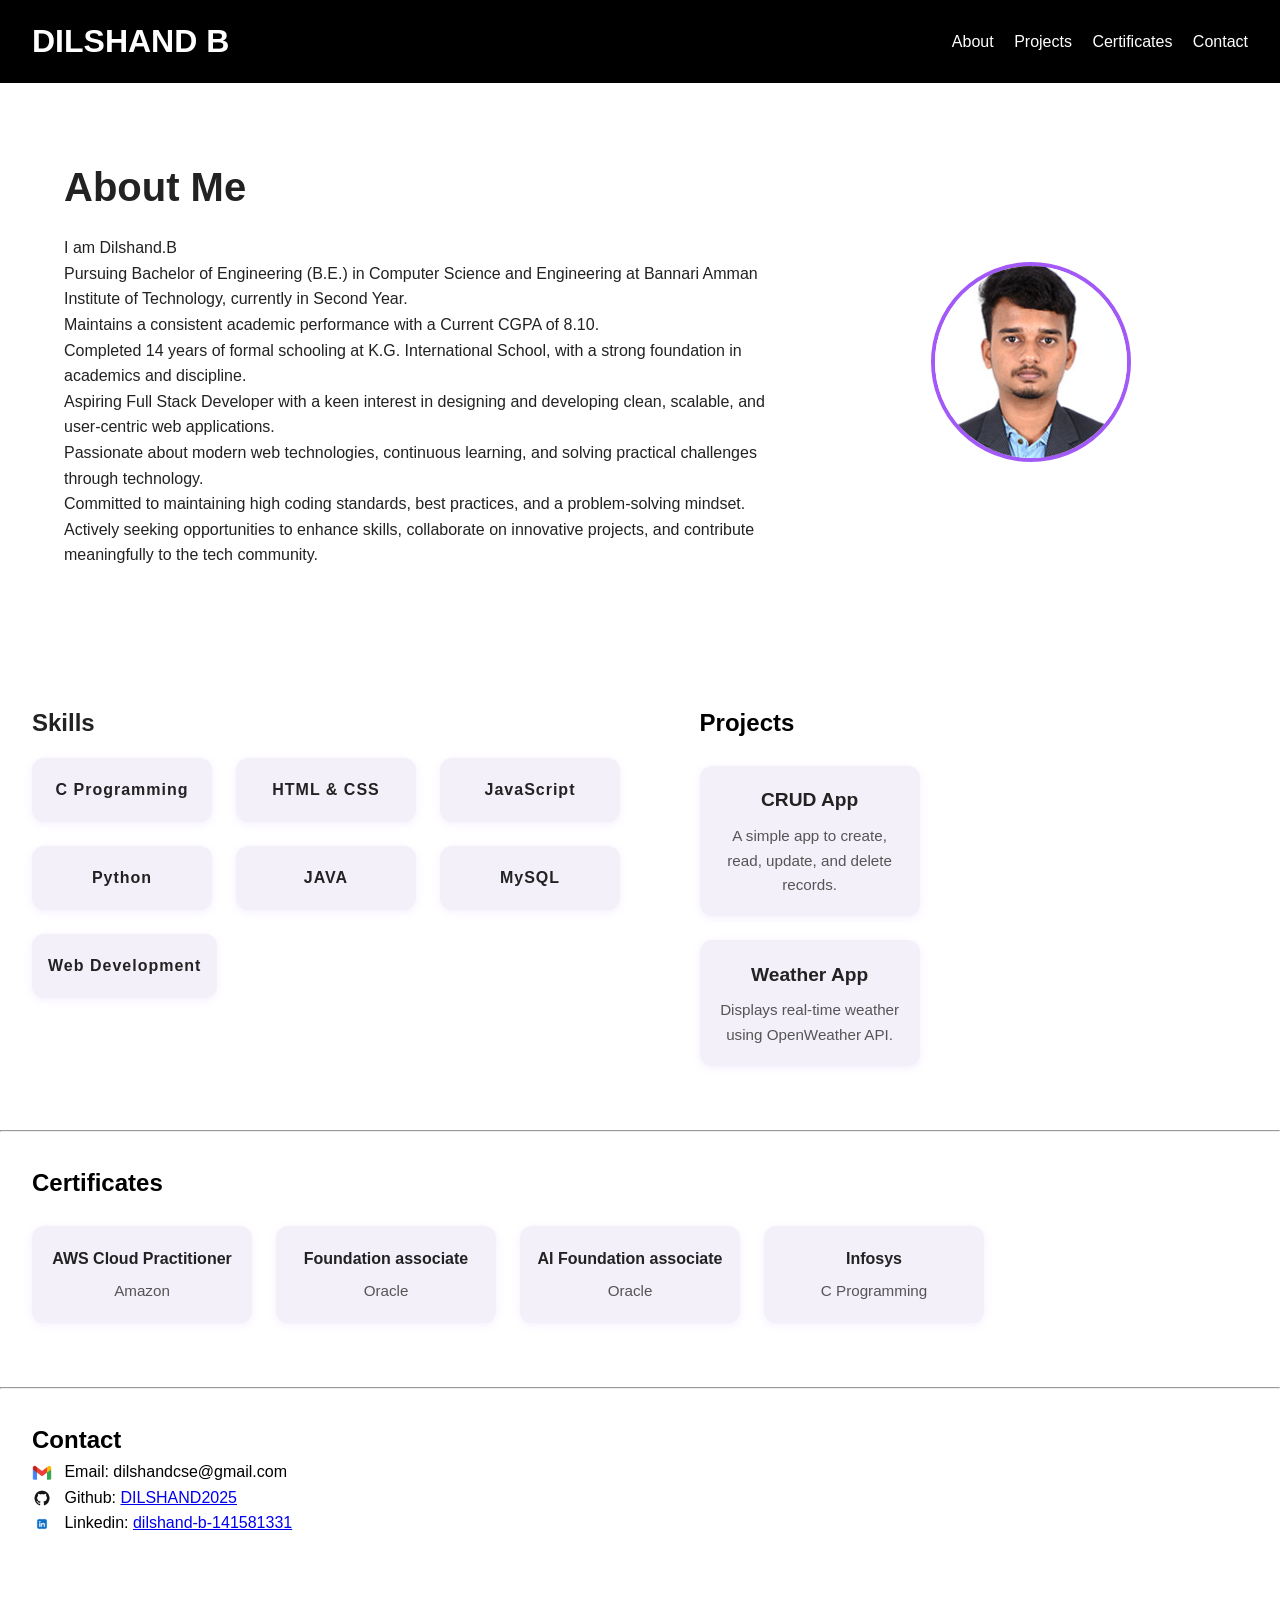
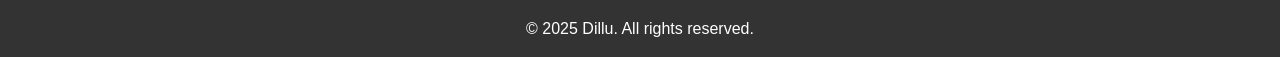
==== index.html @ a8beb942 "initial commit to portfolio" ====
<!DOCTYPE html>
<html lang="en">
<head>
  <meta charset="UTF-8" />
  <meta name="viewport" content="width=device-width, initial-scale=1.0"/>
  <title>Dilshand's Portfolio</title>
  <link rel="icon" type="image/png" href="images/DILLU.jpg" />
  <link rel="stylesheet" href="portfolio.css" />
</head>
<body>
  <header>
    <h1>DILSHAND B</h1>
    <nav>
      <a href="#about">About</a>
      <a href="#projects">Projects</a>
      <a href="#certificates">Certificates</a>
      <a href="#contact">Contact</a>
    </nav>
  </header>

<section id="about">
  <div class="about-container">
    <div class="about-text">
      <h2>About Me</h2>
      <p>I am Dilshand.B</p>
      <p>Pursuing Bachelor of Engineering (B.E.) in Computer Science and Engineering at Bannari Amman Institute of Technology, currently in Second Year.</p>
      <p>Maintains a consistent academic performance with a Current CGPA of 8.10.</p>
      <p>Completed 14 years of formal schooling at K.G. International School, with a strong foundation in academics and discipline.</p>
      <p>Aspiring Full Stack Developer with a keen interest in designing and developing clean, scalable, and user-centric web applications.</p>
      <p>Passionate about modern web technologies, continuous learning, and solving practical challenges through technology.</p>
      <p>Committed to maintaining high coding standards, best practices, and a problem-solving mindset.</p>
      <p>Actively seeking opportunities to enhance skills, collaborate on innovative projects, and contribute meaningfully to the tech community.</p>
    </div>
    <div class="about-image">
      <img src="images/DILLU.jpg" alt="Profile Photo" class="profile-photo">
    </div>
  </div>
</section>

<section class="main-sections">
  <div class="skills-container">
    <h2>Skills</h2>
    <ul class="skills-list">
      <li><a href="c programming.html">C Programming</a></li>
      <li><a href="Htmlcss.html">HTML &amp; CSS</a></li>
      <li><a href="javascript.html">JavaScript</a></li>
      <li><a href="python.html">Python</a></li>
      <li><a href="MongoDB.html">JAVA</a></li>
      <li><a href="Mysql.html">MySQL</a></li>
      <li><a href="Web Development.html">Web Development</a></li>
    </ul>
  </div>
  <div class="projects-container">
    <h2>Projects</h2>
    <div class="project">
      <h3>CRUD App</h3>
      <p>A simple app to create, read, update, and delete records.</p>
    </div>
    <div class="project">
      <h3>Weather App</h3>
      <p>Displays real-time weather using OpenWeather API.</p>
    </div>
  </div>
</section>

<hr>

<section id="certificates">
  <h2>Certificates</h2>
  <div class="certificates-grid">
    <a href="certificates\AWS Course Completion Certificate.pdf" target="_self" class="certificate-box">
      <span>AWS Cloud Practitioner</span>
      <small>Amazon</small>
    </a>
    <a href="certificates\eCertificate oracle  foundation associate.pdf" target="_self" class="certificate-box">
      <span>Foundation associate</span>
      <small>Oracle</small>
    </a>
    <a href="certificates\eCertificate oracle ai foundation associate.pdf" target="_self" class="certificate-box">
      <span>AI Foundation associate</span>
      <small>Oracle</small>
    </a>
    <a href="certificates\programming in c.pdf" target="_self" class="certificate-box">
      <span>Infosys</span>
      <small>C Programming</small>
    </a>
  </div>
</section>

<hr>

<section id="contact">
  <h2>Contact</h2>
  <p>
    <img src="images/mail.jpg" alt="Email" class="icon">
    Email: dilshandcse@gmail.com
  </p>
  <p>
    <img src="images/github.png" alt="GitHub" class="icon">
    Github: <a href="https://github.com/DILSHAND2025" target="_blank">DILSHAND2025</a>
  </p>
  <p>
    <img src="images/linkedin.jpg" alt="LinkedIn" class="icon">
    Linkedin: <a href="https://www.linkedin.com/in/dilshand-b-141581331" target="_blank">dilshand-b-141581331</a>
  </p>
</section>

  <footer>
    <p>&copy; 2025 Dillu. All rights reserved.</p>
  </footer>
</body>
---- portfolio.css ----
* {
  margin: 0;
  padding: 0;
  box-sizing: border-box;
}

body {
  font-family: Arial, sans-serif;
  line-height: 1.6;
}

header {
  background: black;
  color:white;
  padding: 1rem 2rem;
  display: flex;
  justify-content: space-between;
  align-items: center;
  flex-wrap: wrap;
  position: relative;
}

header nav a {
  color: white;
  margin-left: 1rem;
  text-decoration: none;
}

section {
  padding: 2rem;
}

footer {
  text-align: center;
  padding: 1rem;
  background: #333;
  color: white;
  margin-top: 2rem;
}

/* Responsive Design */
@media (max-width: 600px) {
  header {
    flex-direction: column;
    align-items: flex-start;
  }

  header nav {
    margin-top: 1rem;
  }
  .main-sections {
    flex-direction: column;
    gap: 1rem;
  }
  .certificates-grid {
    flex-direction: column;
    gap: 1rem;
  }
  .skills-list {
    flex-direction: column;
    gap: 1rem;
  }
  .projects-container {
    gap: 1rem;
  }
}

.about-container {
  display: flex;
  align-items: center;
  justify-content: space-between;
  gap: 40px;
  flex-wrap: wrap;
  padding: 2.5rem 2rem;
  margin-bottom: 2rem;
}

.about-text {
  flex: 2;
  min-width: 250px;
  color: #222;
}

.about-image {
  flex: 1;
  display: flex;
  justify-content: flex-end;
}

.profile-photo {
  width: 200px;
  height: 200px;
  border-radius: 50%;
  object-fit: cover;
  object-position: center;
  display: block;
  margin: 0 auto;
  border: 4px solid #a259f7;
}

.icon {
  width: 20px;
  height: 20px;
  vertical-align: middle;
  margin-right: 8px;
}

.about-text h2 {
  font-size: 2.5rem;
  font-weight: bold;
  margin-bottom: 1rem;
  color: #222;
}

.skills-container {
  background: none;
  border-radius: 0;
  box-shadow: none;
  padding: 0;
  margin-bottom: 2rem;
  color: #222;
  max-width: 100%;
  margin-left: 0;
  margin-right: 0;
  text-align: left;
}

.skills-list {
  list-style: none;
  padding: 0;
  margin: 1rem 0 0 0;
  display: flex;
  flex-wrap: wrap;
  gap: 1.5rem;
}

.skills-list li {
  margin-bottom: 0;
}

.skills-list a {
  display: flex;
  flex-direction: column;
  align-items: center;
  justify-content: center;
  background: #f3f0fa;
  color: #222;
  padding: 1.2rem 1rem;
  border-radius: 12px;
  font-weight: bold;
  letter-spacing: 1px;
  text-decoration: none;
  box-shadow: 0 2px 8px rgba(162, 89, 247, 0.10);
  transition: background 0.2s, color 0.2s, transform 0.2s;
  min-width: 180px;
  max-width: 220px;
  text-align: center;
}

.skills-list a:hover {
  background: #a259f7;
  color: #fff;
  transform: translateY(-4px) scale(1.03);
}

.main-sections {
  display: flex;
  gap: 2rem;
  align-items: flex-start;
  justify-content: center;
  margin-bottom: 2rem;
}

.projects-container {
  display: flex;
  flex-direction: column;
  gap: 1.5rem;
  width: 100%;
}

.project {
  background: #f3f0fa;
  color: #222;
  border-radius: 12px;
  padding: 1.2rem 1rem;
  box-shadow: 0 2px 8px rgba(162, 89, 247, 0.10);
  transition: background 0.2s, color 0.2s, transform 0.2s;
  font-weight: bold;
  min-width: 180px;
  max-width: 220px;
  text-align: center;
  margin-bottom: 0;
  display: flex;
  flex-direction: column;
  align-items: center;
}

.project:hover {
  background: #a259f7;
  color: #fff;
  transform: translateY(-4px) scale(1.03);
}

.project h3 {
  margin-bottom: 0.5rem;
  font-size: 1.2rem;
  font-weight: bold;
}

.project p {
  font-weight: normal;
  font-size: 0.95rem;
  margin: 0;
  color: #555;
}

.project:hover p {
  color: #fff;
}

/* Certificates Section */
.certificates-grid {
  display: flex;
  gap: 1.5rem;
  flex-wrap: wrap;
  margin: 1.5rem 0 2rem 0;
  justify-content: flex-start;
}

.certificate-box {
  flex: 1 1 180px;
  min-width: 180px;
  max-width: 220px;
  background: #f3f0fa;
  color: #222;
  border-radius: 12px;
  padding: 1.2rem 1rem;
  text-align: center;
  text-decoration: none;
  box-shadow: 0 2px 8px rgba(162, 89, 247, 0.10);
  transition: background 0.2s, transform 0.2s;
  font-weight: bold;
  display: flex;
  flex-direction: column;
  align-items: center;
}

.certificate-box:hover {
  background: #a259f7;
  color: #fff;
  transform: translateY(-4px) scale(1.03);
}

.certificate-box small {
  font-weight: normal;
  font-size: 0.95rem;
  margin-top: 0.5rem;
  color: #555;
}

.certificate-box:hover small {
  color: #fff;
}
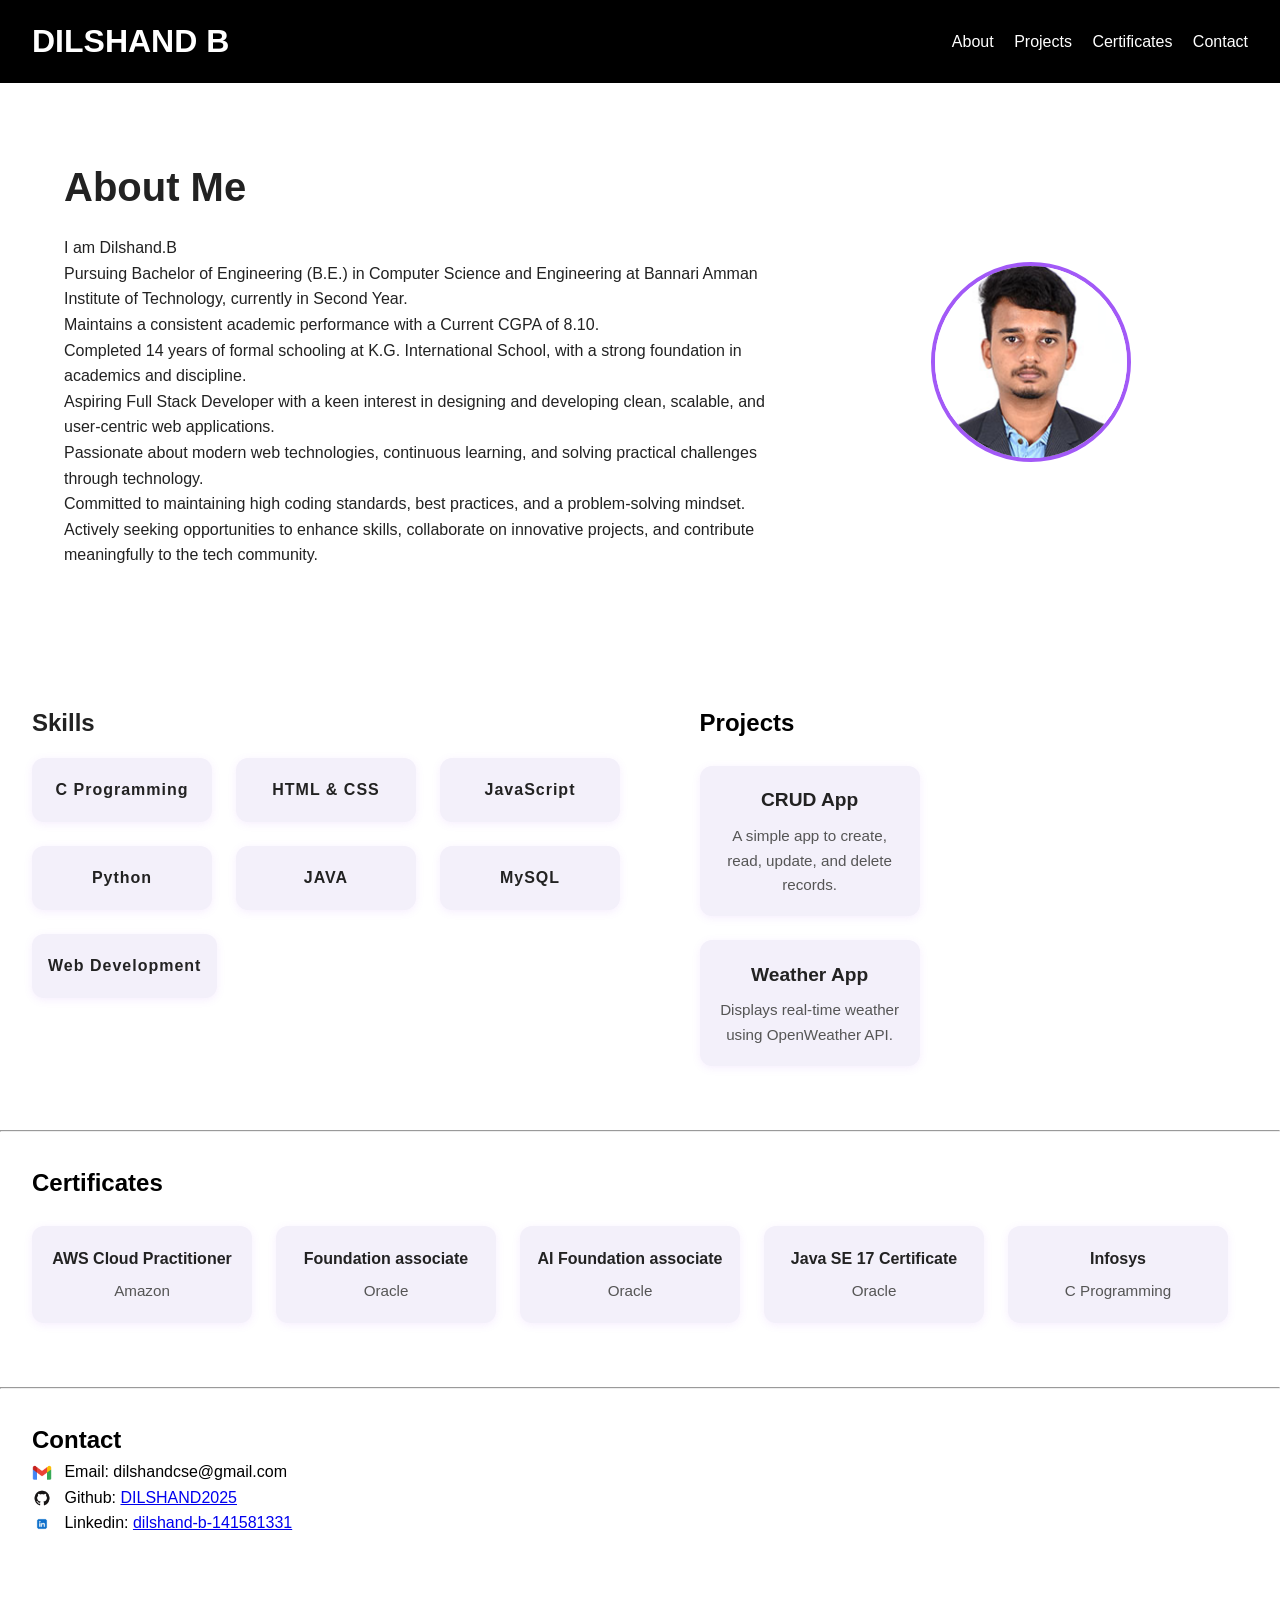
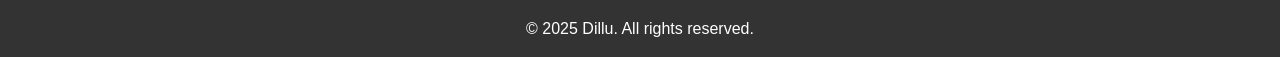
==== commit 3204ec58: "Add Oracle Java SE-17 certificate to portfolio" ====
--- a/index.html
+++ b/index.html
@@ -80,6 +80,10 @@
       <span>AI Foundation associate</span>
       <small>Oracle</small>
     </a>
+    <a href="certificates\Oracle java SE-17 Certificate.pdf" target="_self" class="certificate-box">
+      <span>Java SE 17 Certificate</span>
+      <small>Oracle</small>
+    </a>
     <a href="certificates\programming in c.pdf" target="_self" class="certificate-box">
       <span>Infosys</span>
       <small>C Programming</small>
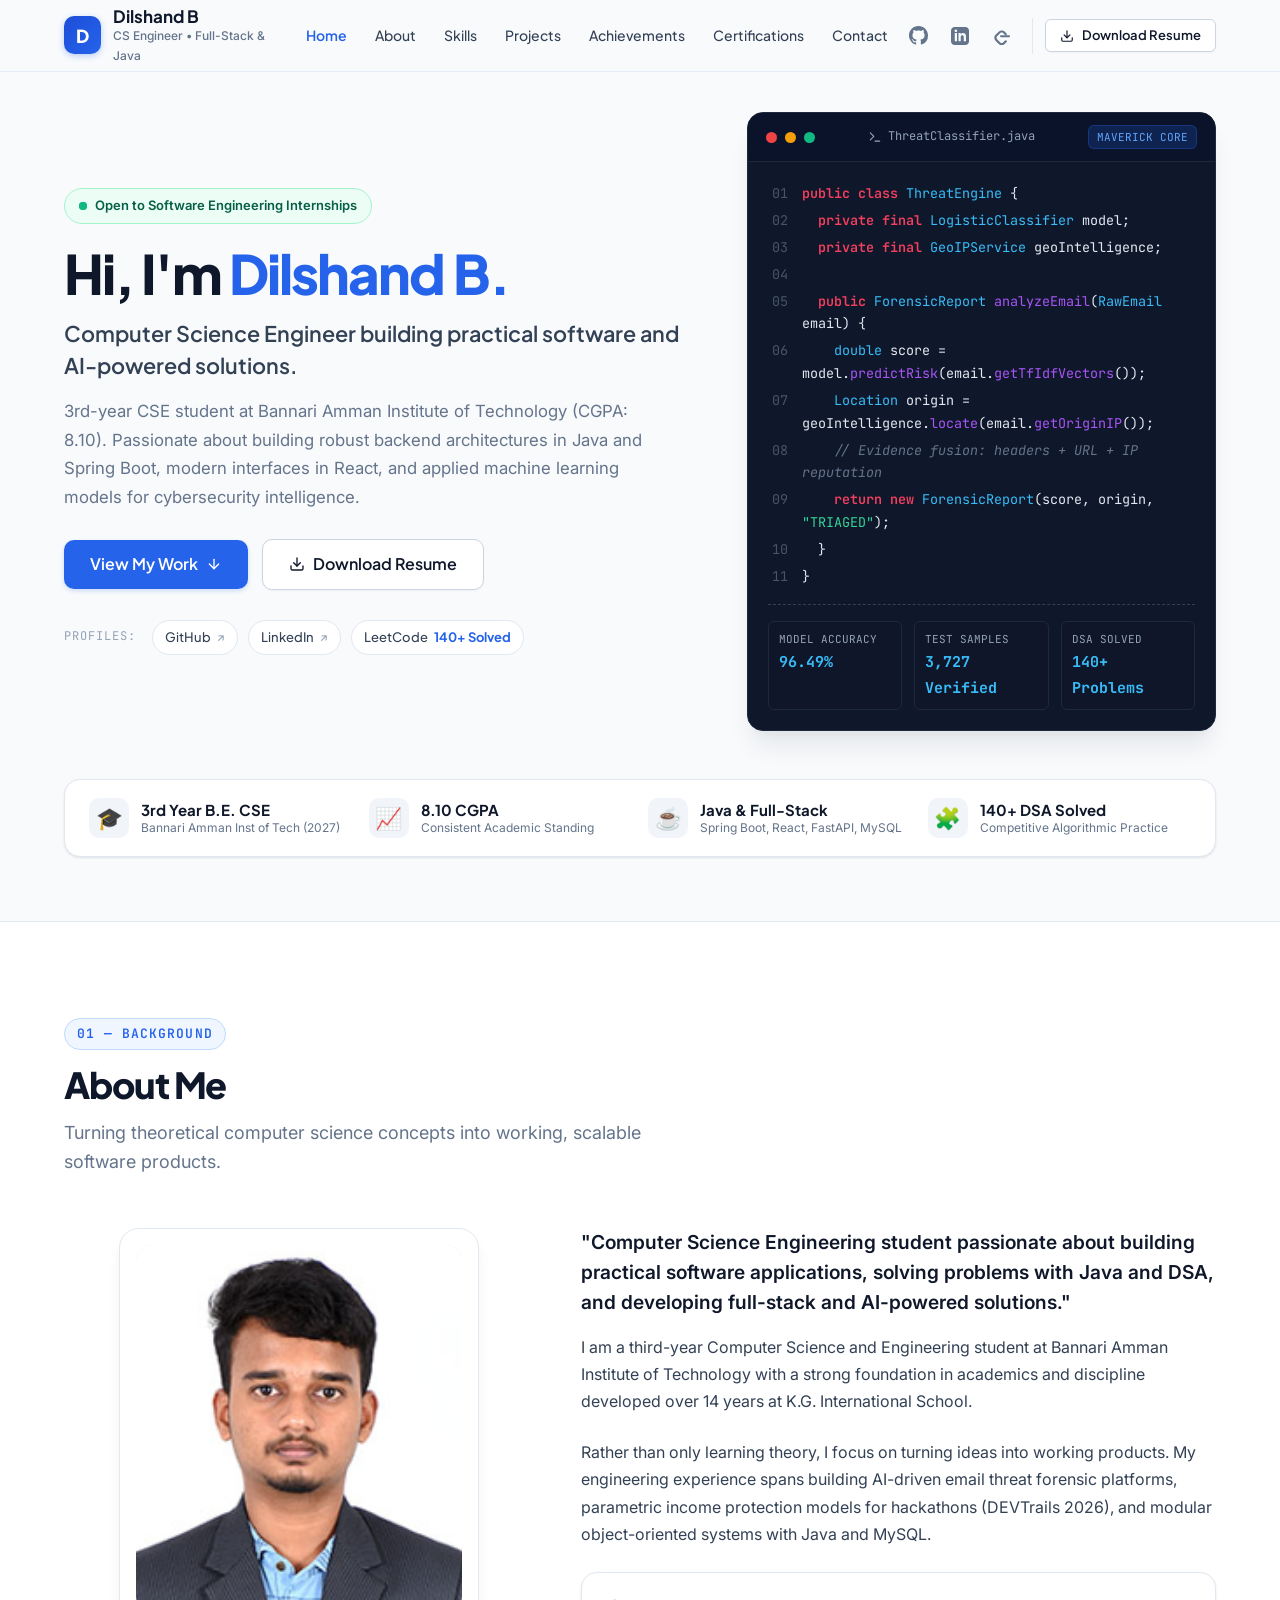
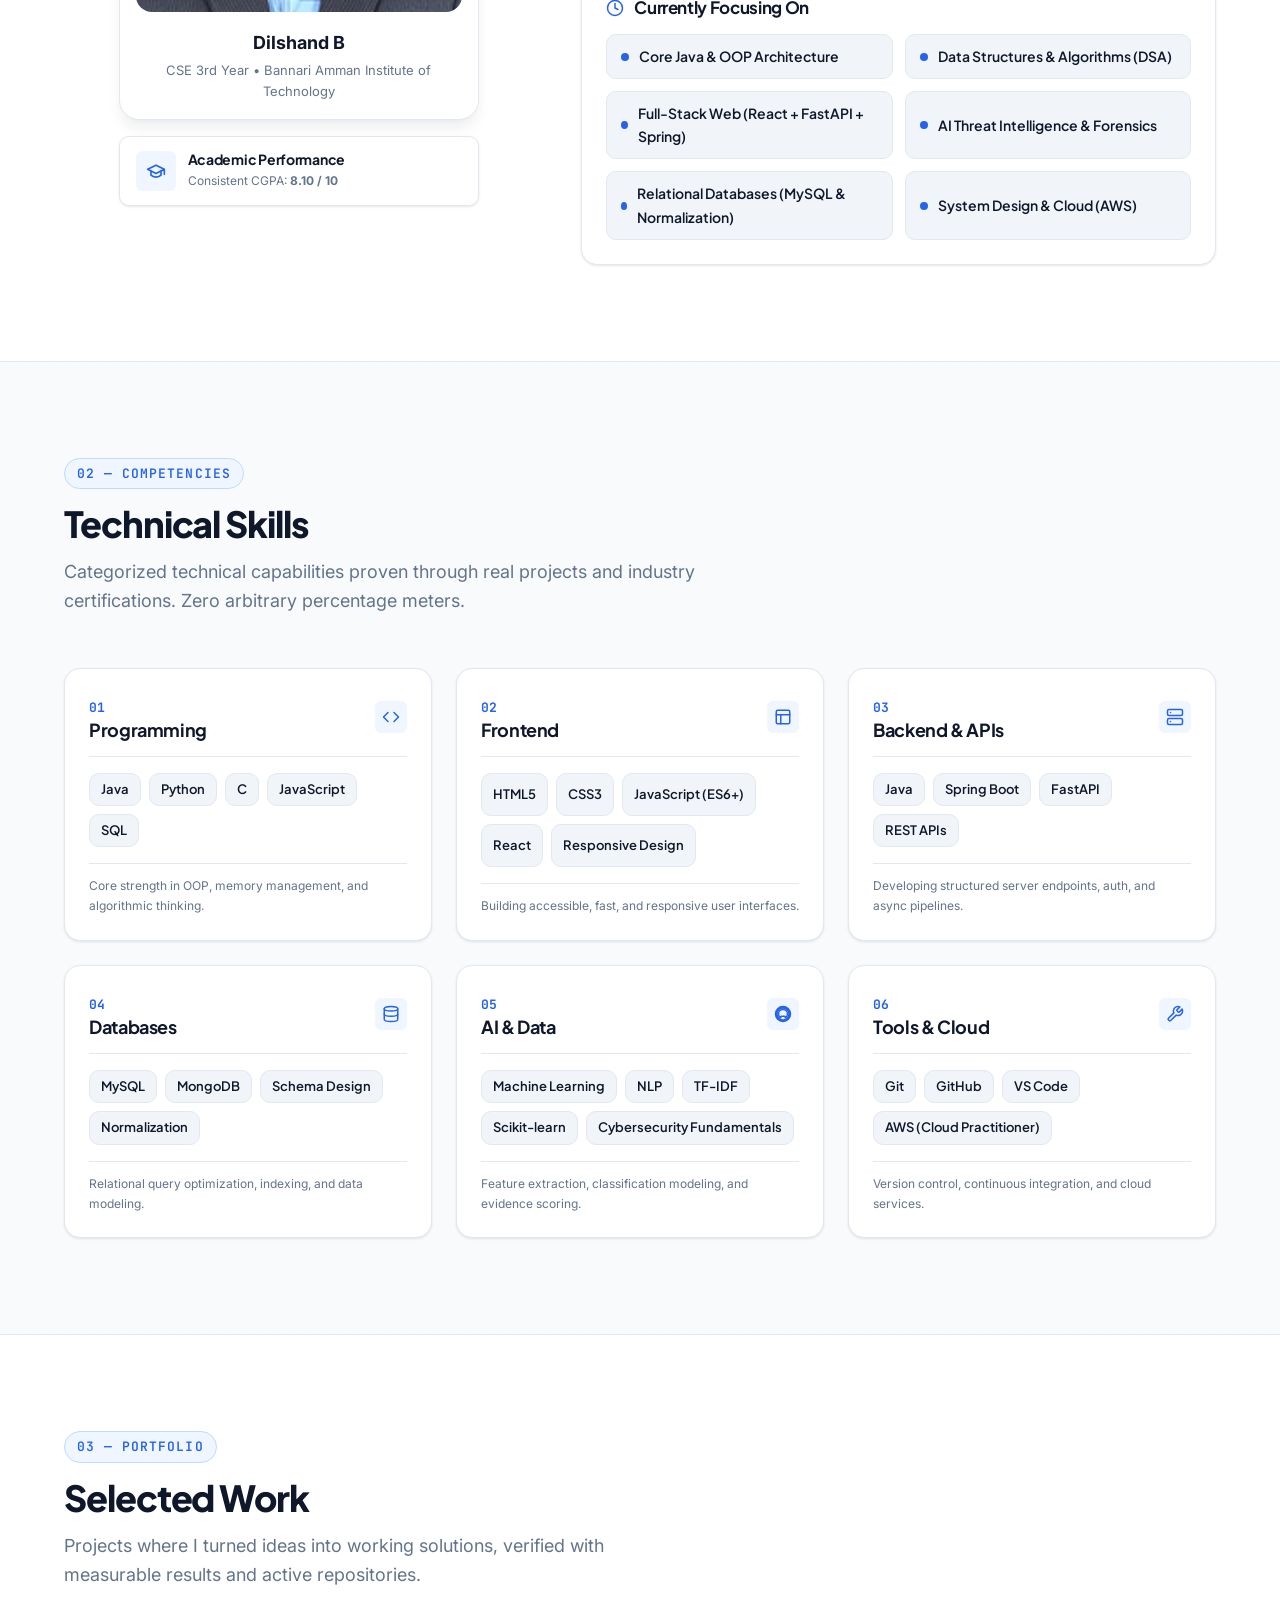
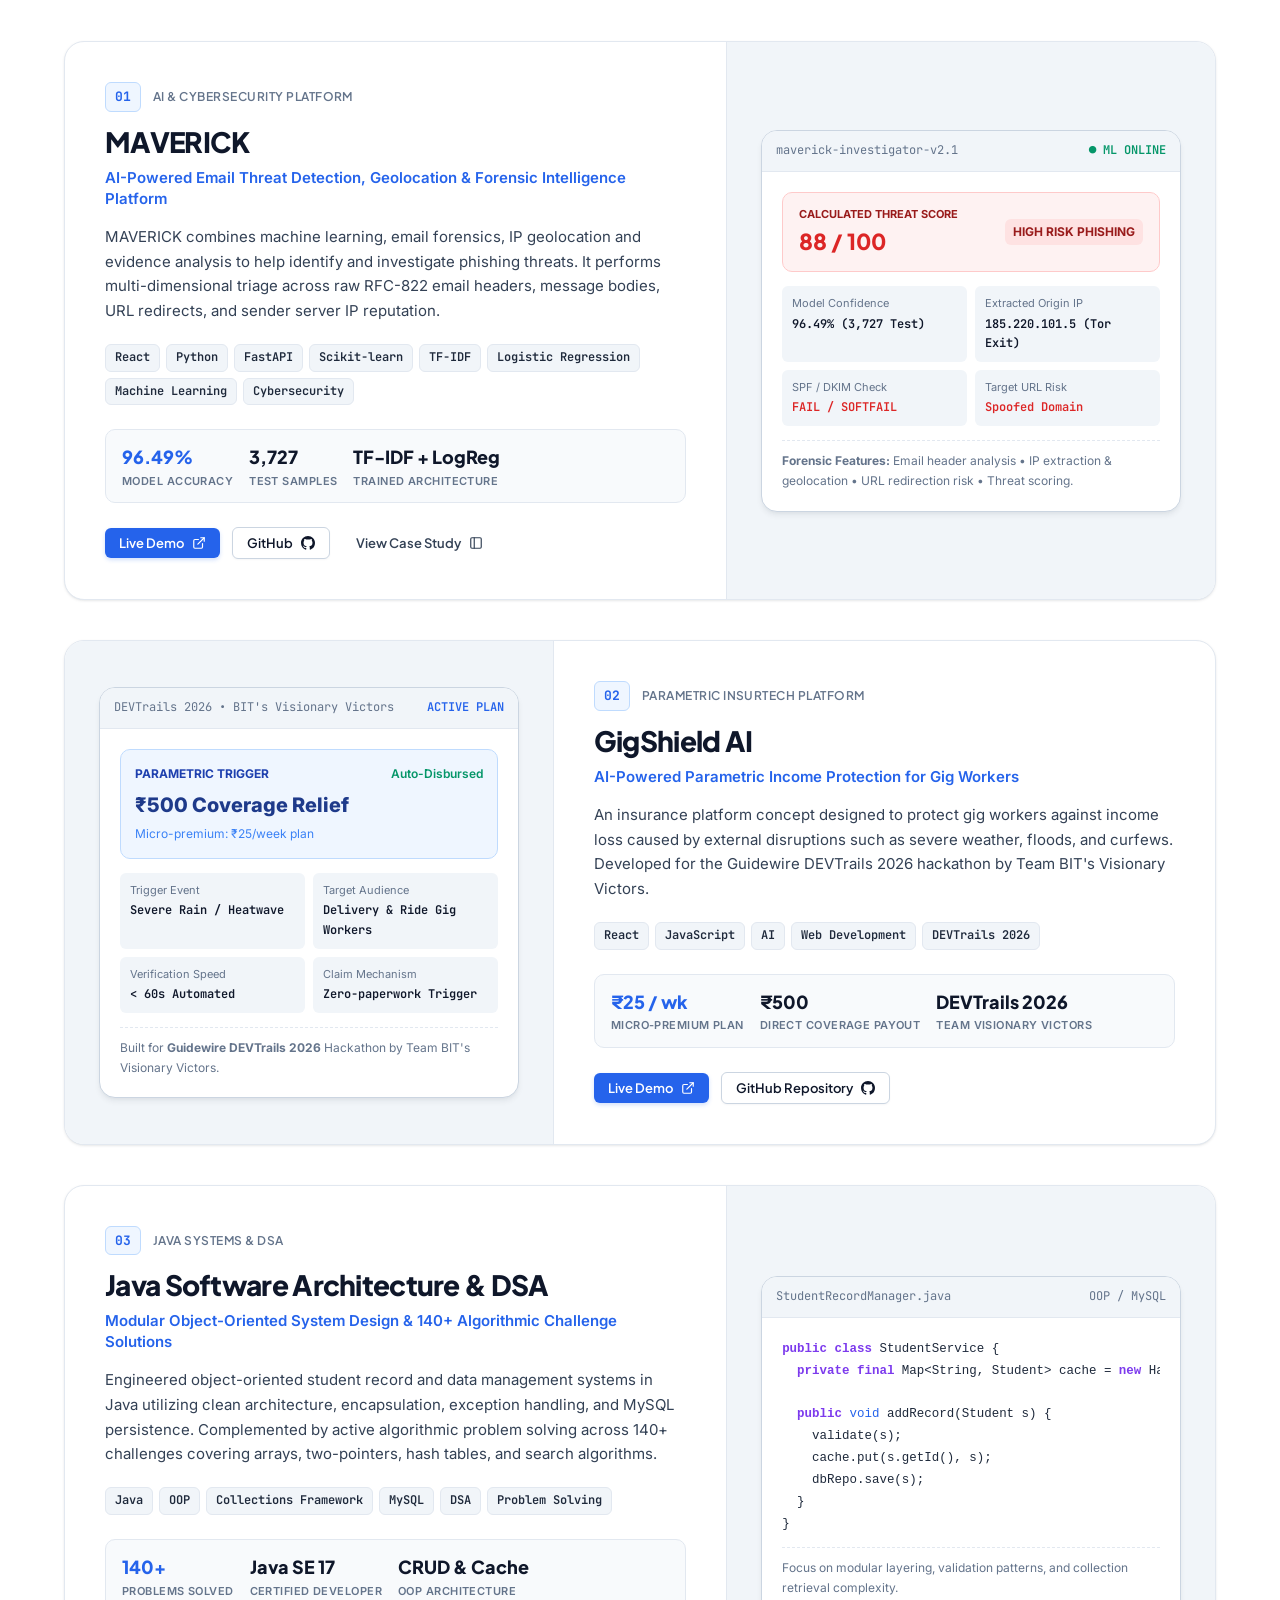
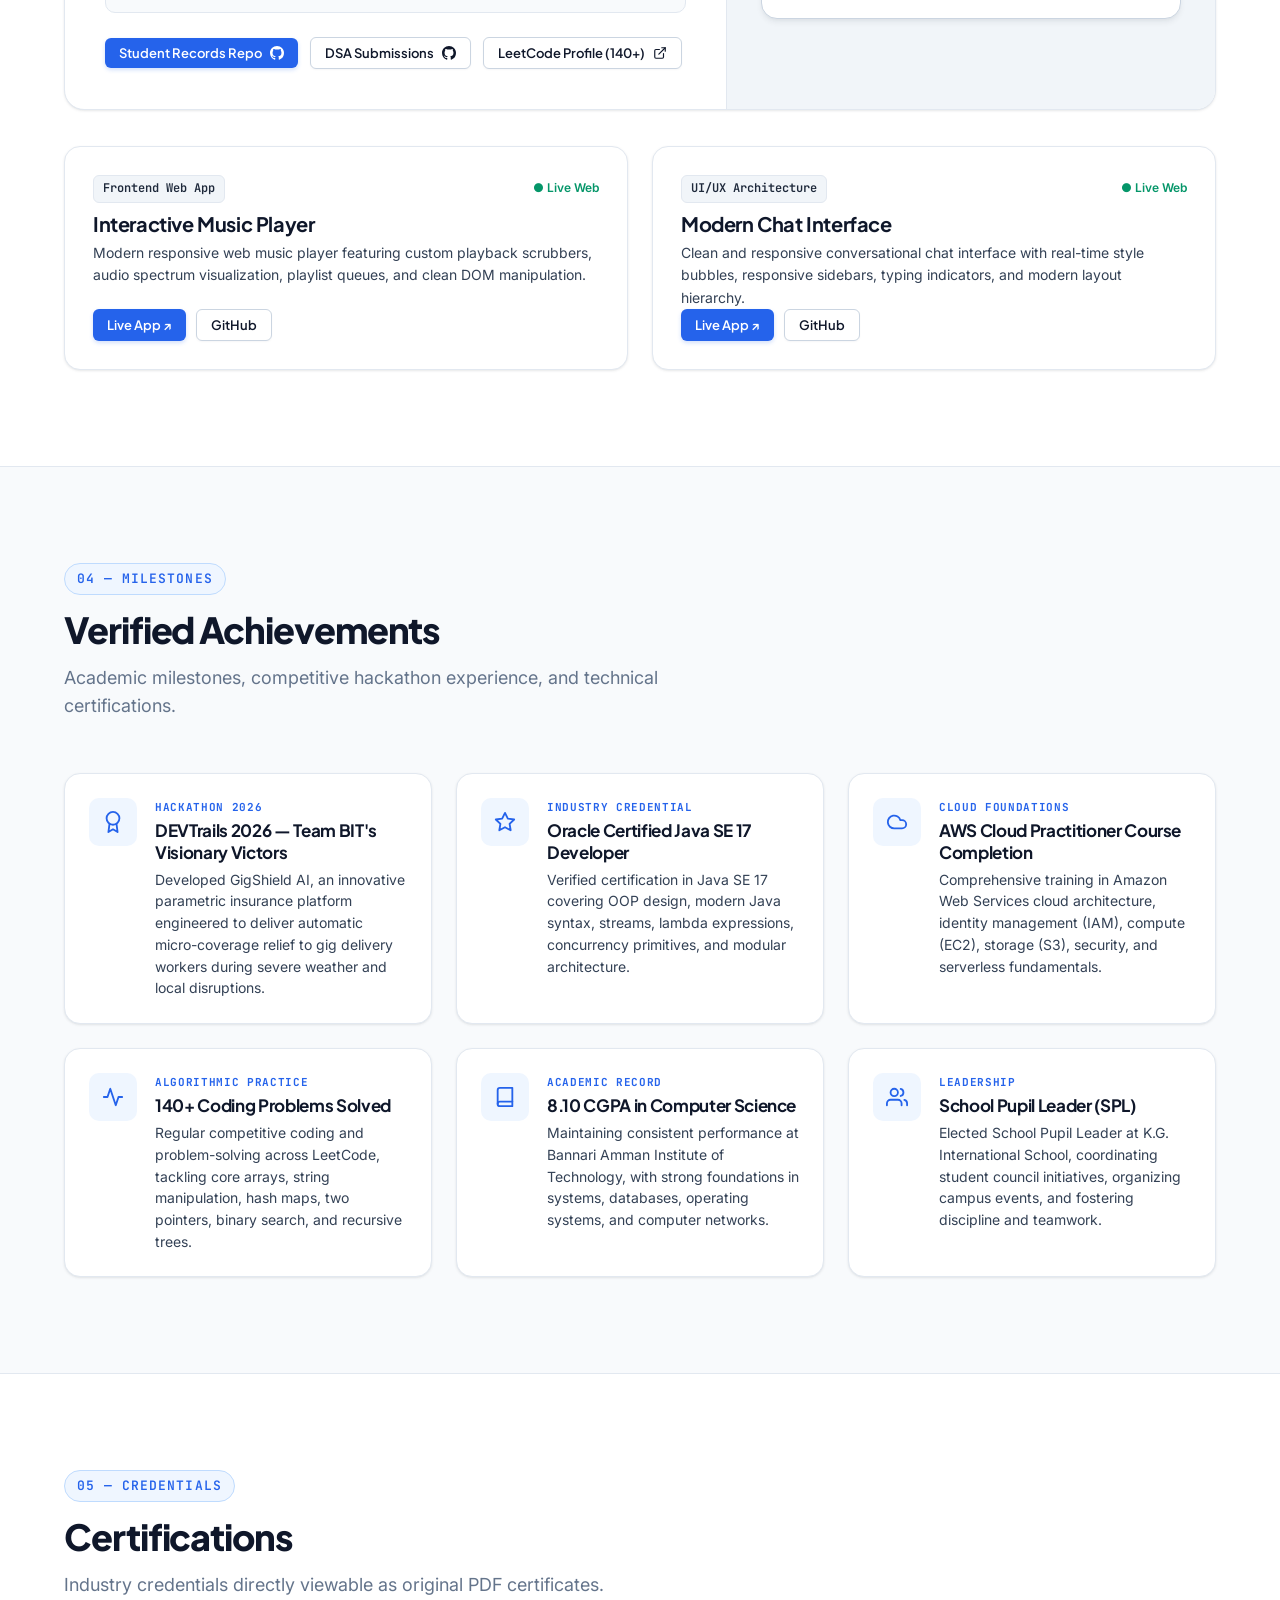
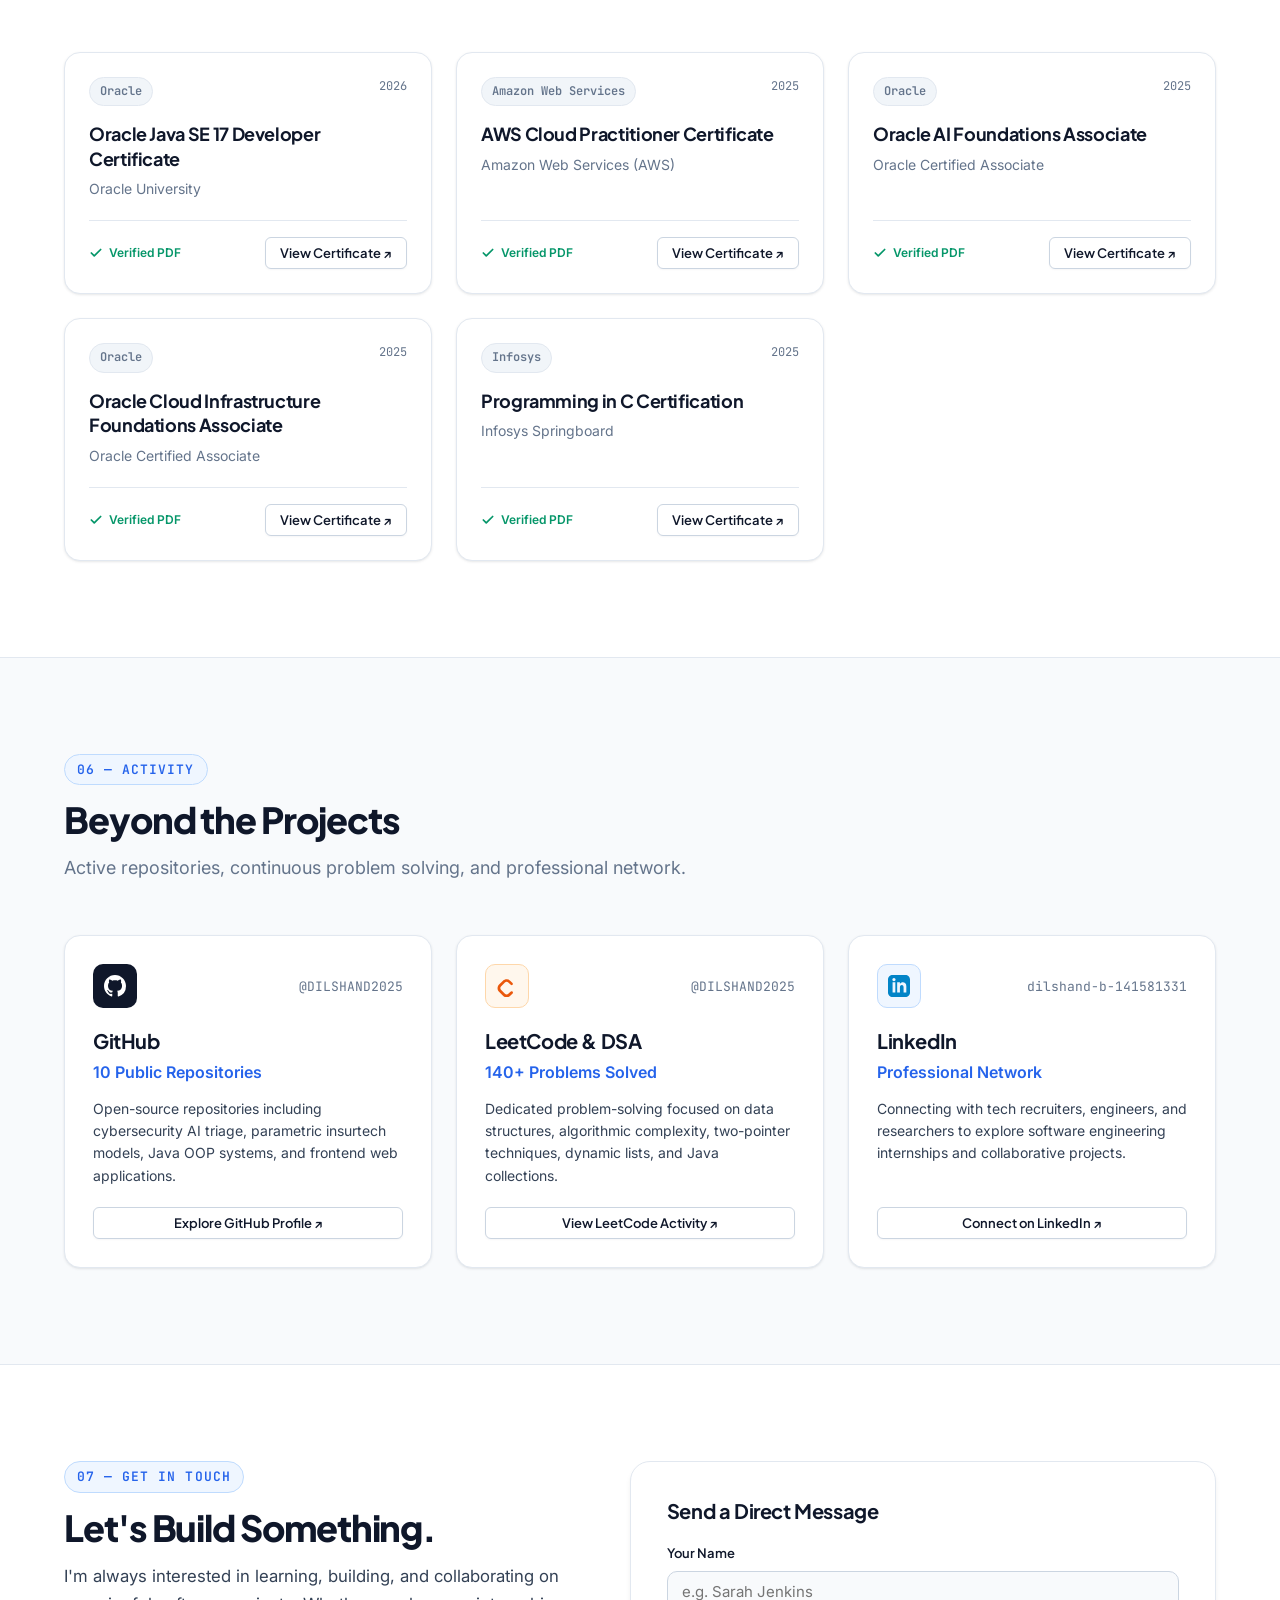
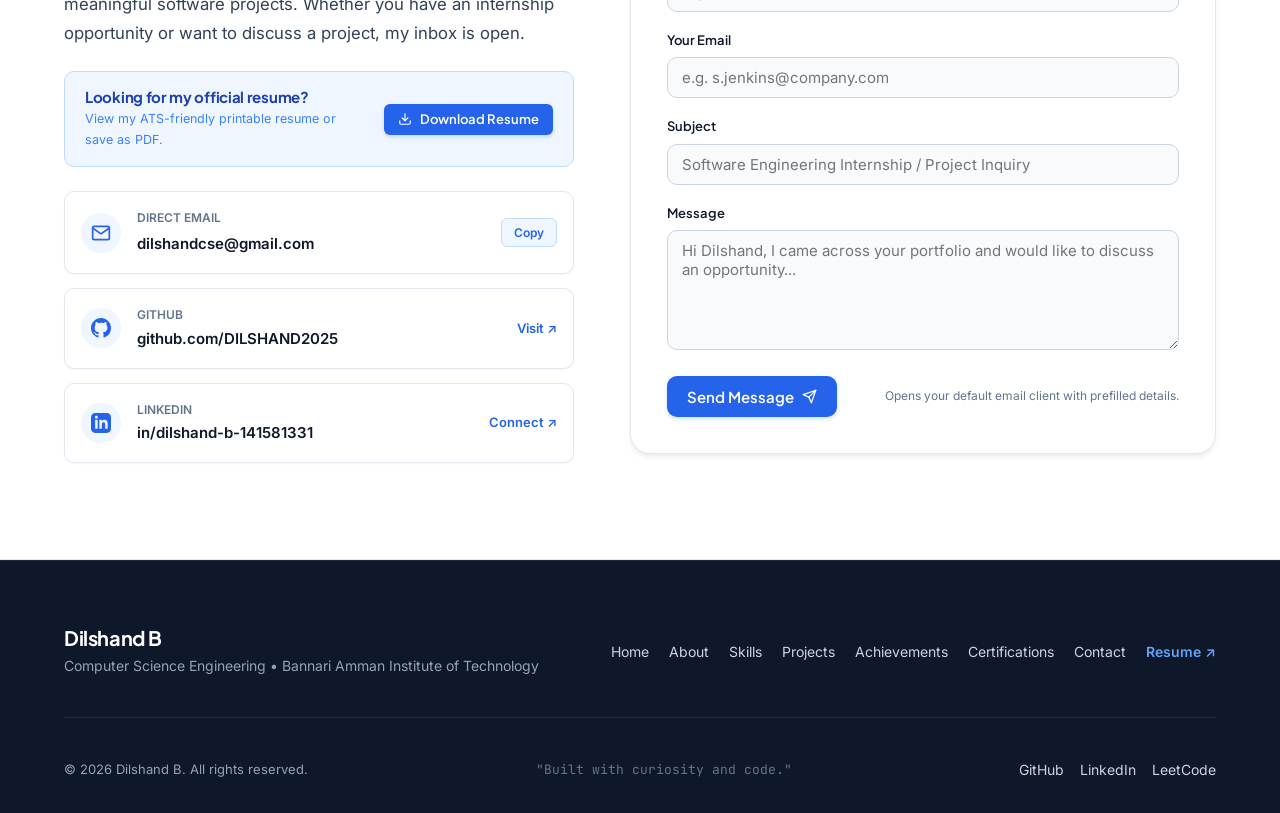
==== commit d6b6a93f: "refactor: restructure project files, migrate legacy notes, add assets, and implement core portfolio " ====
--- a/index.html
+++ b/index.html
@@ -2,114 +2,1622 @@
 <html lang="en">
 <head>
   <meta charset="UTF-8" />
-  <meta name="viewport" content="width=device-width, initial-scale=1.0"/>
-  <title>Dilshand's Portfolio</title>
-  <link rel="icon" type="image/png" href="images/DILLU.jpg" />
-  <link rel="stylesheet" href="portfolio.css" />
+  <meta name="viewport" content="width=device-width, initial-scale=1.0" />
+  
+  <!-- Primary Meta Tags -->
+  <title>Dilshand B | Computer Science Engineer | Java & Full-Stack Developer</title>
+  <meta name="title" content="Dilshand B | Computer Science Engineer | Java & Full-Stack Developer" />
+  <meta name="description" content="Portfolio of Dilshand B, a 3rd-year Computer Science Engineering student focused on Java, full-stack development, AI/ML threat intelligence, and cybersecurity." />
+  <meta name="author" content="Dilshand B" />
+  <meta name="keywords" content="Dilshand B, Software Engineer, Java Developer, Full-Stack Developer, AI ML, Phishing Detection, MAVERICK, Bannari Amman Institute of Technology, Bannari Amman, Computer Science, DSA, LeetCode" />
+  <link rel="canonical" href="https://dilshand2025.github.io/portfolio/" />
+
+  <!-- Open Graph / Facebook / LinkedIn -->
+  <meta property="og:type" content="website" />
+  <meta property="og:url" content="https://dilshand2025.github.io/portfolio/" />
+  <meta property="og:title" content="Dilshand B | Computer Science Engineer | Java & Full-Stack Developer" />
+  <meta property="og:description" content="Portfolio of Dilshand B: Building practical software, full-stack applications, and AI-powered solutions. Explore MAVERICK, GigShield AI, and 140+ DSA problem solutions." />
+  <meta property="og:image" content="https://dilshand2025.github.io/portfolio/assets/images/DILLU.jpg" />
+
+  <!-- Twitter Card -->
+  <meta name="twitter:card" content="summary_large_image" />
+  <meta name="twitter:url" content="https://dilshand2025.github.io/portfolio/" />
+  <meta name="twitter:title" content="Dilshand B | Computer Science Engineer | Java & Full-Stack Developer" />
+  <meta name="twitter:description" content="Portfolio of Dilshand B: Building practical software, full-stack applications, and AI-powered solutions." />
+  <meta name="twitter:image" content="https://dilshand2025.github.io/portfolio/assets/images/DILLU.jpg" />
+
+  <!-- Favicon -->
+  <link rel="icon" type="image/jpeg" href="assets/images/DILLU.jpg" />
+
+  <!-- Google Fonts: Plus Jakarta Sans, Inter, JetBrains Mono -->
+  <link rel="preconnect" href="https://fonts.googleapis.com" />
+  <link rel="preconnect" href="https://fonts.gstatic.com" crossorigin />
+  <link href="https://fonts.googleapis.com/css2?family=Inter:wght@400;500;600;700&family=JetBrains+Mono:wght@500;600;700&family=Plus+Jakarta+Sans:wght@600;700;800&display=swap" rel="stylesheet" />
+
+  <!-- Production Stylesheet -->
+  <link rel="stylesheet" href="css/style.css" />
 </head>
 <body>
-  <header>
-    <h1>DILSHAND B</h1>
-    <nav>
-      <a href="#about">About</a>
-      <a href="#projects">Projects</a>
-      <a href="#certificates">Certificates</a>
-      <a href="#contact">Contact</a>
-    </nav>
+  <!-- Accessibility Skip Link -->
+  <a href="#main-content" class="skip-link">Skip to main content</a>
+
+  <!-- =========================================================================
+       01. STICKY NAVIGATION BAR
+       ========================================================================= -->
+  <header class="navbar" id="navbar">
+    <div class="container nav-container">
+      <!-- Left: Developer Brand Mark -->
+      <a href="#home" class="nav-brand" aria-label="Dilshand B Home">
+        <div class="brand-mark">D</div>
+        <div class="brand-info">
+          <span class="brand-name">Dilshand B</span>
+          <span class="brand-role">CS Engineer • Full-Stack &amp; Java</span>
+        </div>
+      </a>
+
+      <!-- Desktop Navigation Links -->
+      <nav class="nav-menu" aria-label="Main Navigation">
+        <a href="#home" class="nav-link active">Home</a>
+        <a href="#about" class="nav-link">About</a>
+        <a href="#skills" class="nav-link">Skills</a>
+        <a href="#projects" class="nav-link">Projects</a>
+        <a href="#achievements" class="nav-link">Achievements</a>
+        <a href="#certifications" class="nav-link">Certifications</a>
+        <a href="#contact" class="nav-link">Contact</a>
+      </nav>
+
+      <!-- Right: Social & Download Resume Action -->
+      <div class="nav-actions">
+        <div class="social-links-nav" aria-label="Social Profiles">
+          <a href="https://github.com/DILSHAND2025" target="_blank" rel="noopener noreferrer" class="social-icon-btn" aria-label="GitHub Profile" title="GitHub">
+            <svg width="19" height="19" viewBox="0 0 24 24" fill="currentColor" aria-hidden="true">
+              <path d="M12 0C5.37 0 0 5.37 0 12c0 5.31 3.435 9.795 8.205 11.385.6.105.825-.255.825-.57 0-.285-.015-1.23-.015-2.235-3.015.555-3.795-.735-4.035-1.41-.135-.345-.72-1.41-1.23-1.695-.42-.225-1.02-.78-.015-.795.945-.015 1.62.87 1.845 1.23 1.08 1.815 2.805 1.305 3.495.99.105-.78.42-1.305.765-1.605-2.67-.3-5.46-1.335-5.46-5.925 0-1.305.465-2.385 1.23-3.225-.12-.3-.54-1.53.12-3.18 0 0 1.005-.315 3.3 1.23.96-.27 1.98-.405 3-.405s2.04.135 3 .405c2.295-1.56 3.3-1.23 3.3-1.23.66 1.65.24 2.88.12 3.18.765.84 1.23 1.905 1.23 3.225 0 4.605-2.805 5.625-5.475 5.925.435.375.81 1.095.81 2.22 0 1.605-.015 2.895-.015 3.3 0 .315.225.69.825.57A12.02 12.02 0 0024 12c0-6.63-5.37-12-12-12z"/>
+            </svg>
+          </a>
+          <a href="https://www.linkedin.com/in/dilshand-b-141581331" target="_blank" rel="noopener noreferrer" class="social-icon-btn" aria-label="LinkedIn Profile" title="LinkedIn">
+            <svg width="18" height="18" viewBox="0 0 24 24" fill="currentColor" aria-hidden="true">
+              <path d="M19 0h-14c-2.761 0-5 2.239-5 5v14c0 2.761 2.239 5 5 5h14c2.762 0 5-2.239 5-5v-14c0-2.761-2.238-5-5-5zm-11 19h-3v-11h3v11zm-1.5-12.268c-.966 0-1.75-.79-1.75-1.764s.784-1.764 1.75-1.764 1.75.79 1.75 1.764-.783 1.764-1.75 1.764zm13.5 12.268h-3v-5.604c0-3.368-4-3.113-4 0v5.604h-3v-11h3v1.765c1.396-2.586 7-2.777 7 2.476v6.759z"/>
+            </svg>
+          </a>
+          <a href="https://leetcode.com/u/DILSHAND2025/" target="_blank" rel="noopener noreferrer" class="social-icon-btn" aria-label="LeetCode Profile" title="LeetCode (140+ Solved)">
+            <svg width="18" height="18" viewBox="0 0 24 24" fill="currentColor" aria-hidden="true">
+              <path d="M16.102 17.93l-2.697 2.607c-.466.467-1.111.662-1.823.662s-1.357-.195-1.824-.662l-4.332-4.363c-.467-.467-.702-1.15-.702-1.863s.235-1.357.702-1.824l4.319-4.38c.467-.467 1.125-.645 1.837-.645s1.357.195 1.823.662l2.697 2.606c.514.515 1.365.497 1.9-.038.535-.536.553-1.387.039-1.901l-2.609-2.636a5.215 5.215 0 0 0-3.85-1.455c-1.472 0-2.916.582-3.96 1.626L3.308 10.45C2.264 11.494 1.682 12.938 1.682 14.41s.582 2.916 1.626 3.96l4.332 4.363c1.044 1.044 2.488 1.626 3.96 1.626s2.916-.582 3.96-1.626l2.609-2.636c.514-.514.496-1.365-.039-1.901-.535-.535-1.386-.553-1.9.038z"/>
+              <path d="M10.802 13.567h10.45c.745 0 1.349-.604 1.349-1.349s-.604-1.349-1.349-1.349h-10.45c-.745 0-1.349.604-1.349 1.349s.604 1.349 1.349 1.349z"/>
+            </svg>
+          </a>
+        </div>
+
+        <a href="resume/index.html" target="_blank" rel="noopener noreferrer" class="btn btn-secondary btn-sm" id="nav-resume-btn" title="Download & View Resume">
+          <svg width="14" height="14" viewBox="0 0 24 24" fill="none" stroke="currentColor" stroke-width="2" stroke-linecap="round" stroke-linejoin="round" aria-hidden="true">
+            <path d="M21 15v4a2 2 0 0 1-2 2H5a2 2 0 0 1-2-2v-4"></path>
+            <polyline points="7 10 12 15 17 10"></polyline>
+            <line x1="12" y1="15" x2="12" y2="3"></line>
+          </svg>
+          Download Resume
+        </a>
+
+        <!-- Mobile Hamburger Menu Button -->
+        <button class="hamburger-btn" id="hamburger-btn" aria-label="Open Mobile Navigation Menu" aria-expanded="false">
+          <svg width="22" height="22" viewBox="0 0 24 24" fill="none" stroke="currentColor" stroke-width="2" stroke-linecap="round" stroke-linejoin="round" aria-hidden="true">
+            <line x1="3" y1="12" x2="21" y2="12"></line>
+            <line x1="3" y1="6" x2="21" y2="6"></line>
+            <line x1="3" y1="18" x2="21" y2="18"></line>
+          </svg>
+        </button>
+      </div>
+    </div>
   </header>
 
-<section id="about">
-  <div class="about-container">
-    <div class="about-text">
-      <h2>About Me</h2>
-      <p>I am Dilshand.B</p>
-      <p>Pursuing Bachelor of Engineering (B.E.) in Computer Science and Engineering at Bannari Amman Institute of Technology, currently in Second Year.</p>
-      <p>Maintains a consistent academic performance with a Current CGPA of 8.10.</p>
-      <p>Completed 14 years of formal schooling at K.G. International School, with a strong foundation in academics and discipline.</p>
-      <p>Aspiring Full Stack Developer with a keen interest in designing and developing clean, scalable, and user-centric web applications.</p>
-      <p>Passionate about modern web technologies, continuous learning, and solving practical challenges through technology.</p>
-      <p>Committed to maintaining high coding standards, best practices, and a problem-solving mindset.</p>
-      <p>Actively seeking opportunities to enhance skills, collaborate on innovative projects, and contribute meaningfully to the tech community.</p>
+  <!-- Mobile Drawer & Overlay -->
+  <div class="mobile-nav-overlay" id="mobile-overlay"></div>
+  <aside class="mobile-nav-drawer" id="mobile-drawer" aria-label="Mobile Navigation">
+    <div class="mobile-nav-header">
+      <div class="brand-info">
+        <span class="brand-name">Dilshand B</span>
+        <span class="brand-role">Computer Science Engineer</span>
+      </div>
+      <button class="modal-close-btn" id="mobile-close-btn" aria-label="Close navigation menu">
+        <svg width="18" height="18" viewBox="0 0 24 24" fill="none" stroke="currentColor" stroke-width="2" stroke-linecap="round" stroke-linejoin="round" aria-hidden="true">
+          <line x1="18" y1="6" x2="6" y2="18"></line>
+          <line x1="6" y1="6" x2="18" y2="18"></line>
+        </svg>
+      </button>
     </div>
-    <div class="about-image">
-      <img src="images/DILLU.jpg" alt="Profile Photo" class="profile-photo">
+    <div class="mobile-nav-links">
+      <a href="#home" class="mobile-nav-link active">Home</a>
+      <a href="#about" class="mobile-nav-link">About</a>
+      <a href="#skills" class="mobile-nav-link">Skills</a>
+      <a href="#projects" class="mobile-nav-link">Selected Work</a>
+      <a href="#achievements" class="mobile-nav-link">Achievements</a>
+      <a href="#certifications" class="mobile-nav-link">Certifications</a>
+      <a href="#contact" class="mobile-nav-link">Contact</a>
+    </div>
+    <div class="mobile-nav-footer">
+      <a href="resume/index.html" target="_blank" rel="noopener noreferrer" class="btn btn-primary" style="width: 100%;">
+        Download Resume (PDF)
+      </a>
+      <div style="display: flex; gap: 12px; justify-content: center;">
+        <a href="https://github.com/DILSHAND2025" target="_blank" rel="noopener noreferrer" class="social-pill">GitHub</a>
+        <a href="https://www.linkedin.com/in/dilshand-b-141581331" target="_blank" rel="noopener noreferrer" class="social-pill">LinkedIn</a>
+        <a href="https://leetcode.com/u/DILSHAND2025/" target="_blank" rel="noopener noreferrer" class="social-pill">LeetCode</a>
+      </div>
+    </div>
+  </aside>
+
+  <!-- =========================================================================
+       MAIN CONTENT
+       ========================================================================= -->
+  <main id="main-content">
+
+    <!-- =======================================================================
+         02. HERO SECTION
+         ======================================================================= -->
+    <section class="hero-section" id="home">
+      <div class="container">
+        <div class="hero-grid">
+          <!-- Left: Identity & Core Proposition -->
+          <div class="hero-content">
+            <div class="hero-badge-container">
+              <div class="status-badge" role="status">
+                <span class="status-pulse" aria-hidden="true"></span>
+                <span>Open to Software Engineering Internships</span>
+              </div>
+            </div>
+
+            <h1 class="hero-title">
+              Hi, I'm <span class="highlight">Dilshand B.</span>
+            </h1>
+
+            <div class="hero-headline">
+              Computer Science Engineer building practical software and AI-powered solutions.
+            </div>
+
+            <p class="hero-description">
+              3rd-year CSE student at Bannari Amman Institute of Technology (CGPA: 8.10). Passionate about building robust backend architectures in Java and Spring Boot, modern interfaces in React, and applied machine learning models for cybersecurity intelligence.
+            </p>
+
+            <div class="hero-cta-group">
+              <a href="#projects" class="btn btn-primary btn-lg">
+                View My Work
+                <svg width="16" height="16" viewBox="0 0 24 24" fill="none" stroke="currentColor" stroke-width="2" stroke-linecap="round" stroke-linejoin="round" aria-hidden="true">
+                  <line x1="12" y1="5" x2="12" y2="19"></line>
+                  <polyline points="19 12 12 19 5 12"></polyline>
+                </svg>
+              </a>
+              <a href="resume/index.html" target="_blank" rel="noopener noreferrer" class="btn btn-secondary btn-lg" id="hero-resume-btn">
+                <svg width="16" height="16" viewBox="0 0 24 24" fill="none" stroke="currentColor" stroke-width="2" stroke-linecap="round" stroke-linejoin="round" aria-hidden="true">
+                  <path d="M21 15v4a2 2 0 0 1-2 2H5a2 2 0 0 1-2-2v-4"></path>
+                  <polyline points="7 10 12 15 17 10"></polyline>
+                  <line x1="12" y1="15" x2="12" y2="3"></line>
+                </svg>
+                Download Resume
+              </a>
+            </div>
+
+            <div class="hero-social-row">
+              <span class="hero-social-label">Profiles:</span>
+              <div class="hero-social-links">
+                <a href="https://github.com/DILSHAND2025" target="_blank" rel="noopener noreferrer" class="social-pill">
+                  GitHub
+                  <span style="color: var(--text-light); font-size: 0.75rem;">↗</span>
+                </a>
+                <a href="https://www.linkedin.com/in/dilshand-b-141581331" target="_blank" rel="noopener noreferrer" class="social-pill">
+                  LinkedIn
+                  <span style="color: var(--text-light); font-size: 0.75rem;">↗</span>
+                </a>
+                <a href="https://leetcode.com/u/DILSHAND2025/" target="_blank" rel="noopener noreferrer" class="social-pill">
+                  LeetCode
+                  <span style="color: var(--accent-primary); font-weight: 700;">140+ Solved</span>
+                </a>
+              </div>
+            </div>
+          </div>
+
+          <!-- Right: Technical Developer Visual Card -->
+          <div class="hero-visual-card" aria-label="System Pipeline & Architecture Visual">
+            <div class="terminal-header">
+              <div class="terminal-controls">
+                <span class="control-dot dot-red"></span>
+                <span class="control-dot dot-yellow"></span>
+                <span class="control-dot dot-green"></span>
+              </div>
+              <div class="terminal-title">
+                <svg width="14" height="14" viewBox="0 0 24 24" fill="none" stroke="currentColor" stroke-width="2" stroke-linecap="round" stroke-linejoin="round" aria-hidden="true">
+                  <polyline points="4 17 10 11 4 5"></polyline>
+                  <line x1="12" y1="19" x2="20" y2="19"></line>
+                </svg>
+                ThreatClassifier.java
+              </div>
+              <span class="terminal-badge">MAVERICK CORE</span>
+            </div>
+
+            <div class="terminal-body">
+              <div class="code-line">
+                <span class="line-no">01</span>
+                <span class="code-content"><span class="c-keyword">public class</span> <span class="c-type">ThreatEngine</span> {</span>
+              </div>
+              <div class="code-line">
+                <span class="line-no">02</span>
+                <span class="code-content">&nbsp;&nbsp;<span class="c-keyword">private final</span> <span class="c-type">LogisticClassifier</span> <span class="c-var">model</span>;</span>
+              </div>
+              <div class="code-line">
+                <span class="line-no">03</span>
+                <span class="code-content">&nbsp;&nbsp;<span class="c-keyword">private final</span> <span class="c-type">GeoIPService</span> <span class="c-var">geoIntelligence</span>;</span>
+              </div>
+              <div class="code-line">
+                <span class="line-no">04</span>
+                <span class="code-content"></span>
+              </div>
+              <div class="code-line">
+                <span class="line-no">05</span>
+                <span class="code-content">&nbsp;&nbsp;<span class="c-keyword">public</span> <span class="c-type">ForensicReport</span> <span class="c-fn">analyzeEmail</span>(<span class="c-type">RawEmail</span> <span class="c-var">email</span>) {</span>
+              </div>
+              <div class="code-line">
+                <span class="line-no">06</span>
+                <span class="code-content">&nbsp;&nbsp;&nbsp;&nbsp;<span class="c-type">double</span> <span class="c-var">score</span> = <span class="c-var">model</span>.<span class="c-fn">predictRisk</span>(<span class="c-var">email</span>.<span class="c-fn">getTfIdfVectors</span>());</span>
+              </div>
+              <div class="code-line">
+                <span class="line-no">07</span>
+                <span class="code-content">&nbsp;&nbsp;&nbsp;&nbsp;<span class="c-type">Location</span> <span class="c-var">origin</span> = <span class="c-var">geoIntelligence</span>.<span class="c-fn">locate</span>(<span class="c-var">email</span>.<span class="c-fn">getOriginIP</span>());</span>
+              </div>
+              <div class="code-line">
+                <span class="line-no">08</span>
+                <span class="code-content">&nbsp;&nbsp;&nbsp;&nbsp;<span class="c-comment">// Evidence fusion: headers + URL + IP reputation</span></span>
+              </div>
+              <div class="code-line">
+                <span class="line-no">09</span>
+                <span class="code-content">&nbsp;&nbsp;&nbsp;&nbsp;<span class="c-keyword">return new</span> <span class="c-type">ForensicReport</span>(<span class="c-var">score</span>, <span class="c-var">origin</span>, <span class="c-str">"TRIAGED"</span>);</span>
+              </div>
+              <div class="code-line">
+                <span class="line-no">10</span>
+                <span class="code-content">&nbsp;&nbsp;}</span>
+              </div>
+              <div class="code-line">
+                <span class="line-no">11</span>
+                <span class="code-content">}</span>
+              </div>
+
+              <!-- Technical Metric Callouts -->
+              <div class="terminal-metrics-box">
+                <div class="t-metric">
+                  <div class="t-metric-label">Model Accuracy</div>
+                  <div class="t-metric-value">96.49%</div>
+                </div>
+                <div class="t-metric">
+                  <div class="t-metric-label">Test Samples</div>
+                  <div class="t-metric-value">3,727 Verified</div>
+                </div>
+                <div class="t-metric">
+                  <div class="t-metric-label">DSA Solved</div>
+                  <div class="t-metric-value">140+ Problems</div>
+                </div>
+              </div>
+            </div>
+          </div>
+        </div>
+
+        <!-- Recruiter 5-Second Quick Snapshot Strip -->
+        <div class="recruiter-quick-strip" aria-label="Recruiter Quick Facts">
+          <div class="quick-stat-item">
+            <span class="quick-stat-icon">🎓</span>
+            <div>
+              <span class="quick-stat-val">3rd Year B.E. CSE</span>
+              <span class="quick-stat-desc">Bannari Amman Inst of Tech (2027)</span>
+            </div>
+          </div>
+          <div class="quick-stat-item">
+            <span class="quick-stat-icon">📈</span>
+            <div>
+              <span class="quick-stat-val">8.10 CGPA</span>
+              <span class="quick-stat-desc">Consistent Academic Standing</span>
+            </div>
+          </div>
+          <div class="quick-stat-item">
+            <span class="quick-stat-icon">☕</span>
+            <div>
+              <span class="quick-stat-val">Java &amp; Full-Stack</span>
+              <span class="quick-stat-desc">Spring Boot, React, FastAPI, MySQL</span>
+            </div>
+          </div>
+          <div class="quick-stat-item">
+            <span class="quick-stat-icon">🧩</span>
+            <div>
+              <span class="quick-stat-val">140+ DSA Solved</span>
+              <span class="quick-stat-desc">Competitive Algorithmic Practice</span>
+            </div>
+          </div>
+        </div>
+
+      </div>
+    </section>
+
+    <!-- =======================================================================
+         03. ABOUT SECTION
+         ======================================================================= -->
+    <section class="section section-alt" id="about">
+      <div class="container">
+        <div class="section-header">
+          <div class="section-tag">01 — Background</div>
+          <h2 class="section-title">About Me</h2>
+          <p class="section-subtitle">
+            Turning theoretical computer science concepts into working, scalable software products.
+          </p>
+        </div>
+
+        <div class="about-grid">
+          <!-- Left: Refined Profile Card & Academic Proof -->
+          <div class="about-photo-wrapper">
+            <div class="about-photo-card">
+              <div class="about-photo-frame">
+                <img src="assets/images/DILLU.jpg" alt="Dilshand B - Computer Science Engineering Student" class="about-photo" />
+              </div>
+              <div class="about-photo-info">
+                <div class="about-photo-name">Dilshand B</div>
+                <div class="about-photo-meta">CSE 3rd Year • Bannari Amman Institute of Technology</div>
+              </div>
+            </div>
+
+            <div class="education-pill-card">
+              <div class="edu-icon-box" aria-hidden="true">
+                <svg width="20" height="20" viewBox="0 0 24 24" fill="none" stroke="currentColor" stroke-width="2" stroke-linecap="round" stroke-linejoin="round">
+                  <path d="M22 10v6M2 10l10-5 10 5-10 5z"></path>
+                  <path d="M6 12v5c3 3 9 3 12 0v-5"></path>
+                </svg>
+              </div>
+              <div class="edu-text">
+                <h4>Academic Performance</h4>
+                <p>Consistent CGPA: <strong>8.10 / 10</strong></p>
+              </div>
+            </div>
+          </div>
+
+          <!-- Right: Engineering Narrative & Focus Areas -->
+          <div class="about-details">
+            <div class="about-lead">
+              "Computer Science Engineering student passionate about building practical software applications, solving problems with Java and DSA, and developing full-stack and AI-powered solutions."
+            </div>
+
+            <p class="about-text-body">
+              I am a third-year Computer Science and Engineering student at Bannari Amman Institute of Technology with a strong foundation in academics and discipline developed over 14 years at K.G. International School.
+            </p>
+
+            <p class="about-text-body">
+              Rather than only learning theory, I focus on turning ideas into working products. My engineering experience spans building AI-driven email threat forensic platforms, parametric income protection models for hackathons (DEVTrails 2026), and modular object-oriented systems with Java and MySQL.
+            </p>
+
+            <!-- Focus Areas Grid -->
+            <div class="focus-card-group">
+              <div class="focus-header">
+                <svg width="18" height="18" viewBox="0 0 24 24" fill="none" stroke="var(--accent-primary)" stroke-width="2" stroke-linecap="round" stroke-linejoin="round" aria-hidden="true">
+                  <circle cx="12" cy="12" r="10"></circle>
+                  <polyline points="12 6 12 12 16 14"></polyline>
+                </svg>
+                <h3>Currently Focusing On</h3>
+              </div>
+
+              <div class="focus-badge-grid">
+                <div class="focus-item">
+                  <span class="focus-dot"></span>
+                  <span class="focus-name">Core Java &amp; OOP Architecture</span>
+                </div>
+                <div class="focus-item">
+                  <span class="focus-dot"></span>
+                  <span class="focus-name">Data Structures &amp; Algorithms (DSA)</span>
+                </div>
+                <div class="focus-item">
+                  <span class="focus-dot"></span>
+                  <span class="focus-name">Full-Stack Web (React + FastAPI + Spring)</span>
+                </div>
+                <div class="focus-item">
+                  <span class="focus-dot"></span>
+                  <span class="focus-name">AI Threat Intelligence &amp; Forensics</span>
+                </div>
+                <div class="focus-item">
+                  <span class="focus-dot"></span>
+                  <span class="focus-name">Relational Databases (MySQL &amp; Normalization)</span>
+                </div>
+                <div class="focus-item">
+                  <span class="focus-dot"></span>
+                  <span class="focus-name">System Design &amp; Cloud (AWS)</span>
+                </div>
+              </div>
+            </div>
+          </div>
+        </div>
+      </div>
+    </section>
+
+    <!-- =======================================================================
+         04. SKILLS SECTION
+         ======================================================================= -->
+    <section class="section" id="skills">
+      <div class="container">
+        <div class="section-header">
+          <div class="section-tag">02 — Competencies</div>
+          <h2 class="section-title">Technical Skills</h2>
+          <p class="section-subtitle">
+            Categorized technical capabilities proven through real projects and industry certifications. Zero arbitrary percentage meters.
+          </p>
+        </div>
+
+        <div class="skills-grid">
+          <!-- Card 01: Programming Languages -->
+          <div class="skill-category-card">
+            <div class="skill-card-top">
+              <div>
+                <span class="skill-index">01</span>
+                <h3 class="skill-title">Programming</h3>
+              </div>
+              <div class="skill-icon-box" aria-hidden="true">
+                <svg width="18" height="18" viewBox="0 0 24 24" fill="none" stroke="currentColor" stroke-width="2" stroke-linecap="round" stroke-linejoin="round">
+                  <polyline points="16 18 22 12 16 6"></polyline>
+                  <polyline points="8 6 2 12 8 18"></polyline>
+                </svg>
+              </div>
+            </div>
+            <div class="skill-pills-list">
+              <span class="skill-pill">Java</span>
+              <span class="skill-pill">Python</span>
+              <span class="skill-pill">C</span>
+              <span class="skill-pill">JavaScript</span>
+              <span class="skill-pill">SQL</span>
+            </div>
+            <div class="skill-card-footer">
+              Core strength in OOP, memory management, and algorithmic thinking.
+            </div>
+          </div>
+
+          <!-- Card 02: Frontend -->
+          <div class="skill-category-card">
+            <div class="skill-card-top">
+              <div>
+                <span class="skill-index">02</span>
+                <h3 class="skill-title">Frontend</h3>
+              </div>
+              <div class="skill-icon-box" aria-hidden="true">
+                <svg width="18" height="18" viewBox="0 0 24 24" fill="none" stroke="currentColor" stroke-width="2" stroke-linecap="round" stroke-linejoin="round">
+                  <rect x="3" y="3" width="18" height="18" rx="2" ry="2"></rect>
+                  <line x1="3" y1="9" x2="21" y2="9"></line>
+                  <line x1="9" y1="21" x2="9" y2="9"></line>
+                </svg>
+              </div>
+            </div>
+            <div class="skill-pills-list">
+              <span class="skill-pill">HTML5</span>
+              <span class="skill-pill">CSS3</span>
+              <span class="skill-pill">JavaScript (ES6+)</span>
+              <span class="skill-pill">React</span>
+              <span class="skill-pill">Responsive Design</span>
+            </div>
+            <div class="skill-card-footer">
+              Building accessible, fast, and responsive user interfaces.
+            </div>
+          </div>
+
+          <!-- Card 03: Backend & APIs -->
+          <div class="skill-category-card">
+            <div class="skill-card-top">
+              <div>
+                <span class="skill-index">03</span>
+                <h3 class="skill-title">Backend &amp; APIs</h3>
+              </div>
+              <div class="skill-icon-box" aria-hidden="true">
+                <svg width="18" height="18" viewBox="0 0 24 24" fill="none" stroke="currentColor" stroke-width="2" stroke-linecap="round" stroke-linejoin="round">
+                  <rect x="2" y="2" width="20" height="8" rx="2" ry="2"></rect>
+                  <rect x="2" y="14" width="20" height="8" rx="2" ry="2"></rect>
+                  <line x1="6" y1="6" x2="6.01" y2="6"></line>
+                  <line x1="6" y1="18" x2="6.01" y2="18"></line>
+                </svg>
+              </div>
+            </div>
+            <div class="skill-pills-list">
+              <span class="skill-pill">Java</span>
+              <span class="skill-pill">Spring Boot</span>
+              <span class="skill-pill">FastAPI</span>
+              <span class="skill-pill">REST APIs</span>
+            </div>
+            <div class="skill-card-footer">
+              Developing structured server endpoints, auth, and async pipelines.
+            </div>
+          </div>
+
+          <!-- Card 04: Databases -->
+          <div class="skill-category-card">
+            <div class="skill-card-top">
+              <div>
+                <span class="skill-index">04</span>
+                <h3 class="skill-title">Databases</h3>
+              </div>
+              <div class="skill-icon-box" aria-hidden="true">
+                <svg width="18" height="18" viewBox="0 0 24 24" fill="none" stroke="currentColor" stroke-width="2" stroke-linecap="round" stroke-linejoin="round">
+                  <ellipse cx="12" cy="5" rx="9" ry="3"></ellipse>
+                  <path d="M21 12c0 1.66-4 3-9 3s-9-1.34-9-3"></path>
+                  <path d="M3 5v14c0 1.66 4 3 9 3s9-1.34 9-3V5"></path>
+                </svg>
+              </div>
+            </div>
+            <div class="skill-pills-list">
+              <span class="skill-pill">MySQL</span>
+              <span class="skill-pill">MongoDB</span>
+              <span class="skill-pill">Schema Design</span>
+              <span class="skill-pill">Normalization</span>
+            </div>
+            <div class="skill-card-footer">
+              Relational query optimization, indexing, and data modeling.
+            </div>
+          </div>
+
+          <!-- Card 05: AI / Data -->
+          <div class="skill-category-card">
+            <div class="skill-card-top">
+              <div>
+                <span class="skill-index">05</span>
+                <h3 class="skill-title">AI &amp; Data</h3>
+              </div>
+              <div class="skill-icon-box" aria-hidden="true">
+                <svg width="18" height="18" viewBox="0 0 24 24" fill="none" stroke="currentColor" stroke-width="2" stroke-linecap="round" stroke-linejoin="round">
+                  <path d="M12 2a10 10 0 1 0 10 10A10 10 0 0 0 12 2zm0 18a8 8 0 1 1 8-8 8 8 0 0 1-8 8z"></path>
+                  <path d="M12 6a6 6 0 0 0-6 6c0 2.2 1.2 4.1 3 5.2V16a1 1 0 0 1 1-1h4a1 1 0 0 1 1 1v1.2c1.8-1.1 3-3 3-5.2a6 6 0 0 0-6-6z"></path>
+                </svg>
+              </div>
+            </div>
+            <div class="skill-pills-list">
+              <span class="skill-pill">Machine Learning</span>
+              <span class="skill-pill">NLP</span>
+              <span class="skill-pill">TF-IDF</span>
+              <span class="skill-pill">Scikit-learn</span>
+              <span class="skill-pill">Cybersecurity Fundamentals</span>
+            </div>
+            <div class="skill-card-footer">
+              Feature extraction, classification modeling, and evidence scoring.
+            </div>
+          </div>
+
+          <!-- Card 06: Tools & Cloud -->
+          <div class="skill-category-card">
+            <div class="skill-card-top">
+              <div>
+                <span class="skill-index">06</span>
+                <h3 class="skill-title">Tools &amp; Cloud</h3>
+              </div>
+              <div class="skill-icon-box" aria-hidden="true">
+                <svg width="18" height="18" viewBox="0 0 24 24" fill="none" stroke="currentColor" stroke-width="2" stroke-linecap="round" stroke-linejoin="round">
+                  <path d="M14.7 6.3a1 1 0 0 0 0 1.4l1.6 1.6a1 1 0 0 0 1.4 0l3.77-3.77a6 6 0 0 1-7.94 7.94l-6.91 6.91a2.12 2.12 0 0 1-3-3l6.91-6.91a6 6 0 0 1 7.94-7.94l-3.76 3.76z"></path>
+                </svg>
+              </div>
+            </div>
+            <div class="skill-pills-list">
+              <span class="skill-pill">Git</span>
+              <span class="skill-pill">GitHub</span>
+              <span class="skill-pill">VS Code</span>
+              <span class="skill-pill">AWS (Cloud Practitioner)</span>
+            </div>
+            <div class="skill-card-footer">
+              Version control, continuous integration, and cloud services.
+            </div>
+          </div>
+        </div>
+      </div>
+    </section>
+
+    <!-- =======================================================================
+         05. FEATURED PROJECTS ("SELECTED WORK")
+         ======================================================================= -->
+    <section class="section section-alt" id="projects">
+      <div class="container">
+        <div class="section-header">
+          <div class="section-tag">03 — Portfolio</div>
+          <h2 class="section-title">Selected Work</h2>
+          <p class="section-subtitle">
+            Projects where I turned ideas into working solutions, verified with measurable results and active repositories.
+          </p>
+        </div>
+
+        <div class="projects-container">
+
+          <!-- =================================================================
+               PROJECT 1: MAVERICK
+               ================================================================= -->
+          <article class="project-card" id="project-maverick">
+            <div class="project-card-layout">
+              <!-- Left: Project Information -->
+              <div class="project-info">
+                <div>
+                  <div class="project-meta-row">
+                    <span class="project-number">01</span>
+                    <span class="project-tag-pill">AI &amp; Cybersecurity Platform</span>
+                  </div>
+
+                  <h3 class="project-title">MAVERICK</h3>
+                  <div class="project-subtitle">
+                    AI-Powered Email Threat Detection, Geolocation &amp; Forensic Intelligence Platform
+                  </div>
+
+                  <p class="project-description">
+                    MAVERICK combines machine learning, email forensics, IP geolocation and evidence analysis to help identify and investigate phishing threats. It performs multi-dimensional triage across raw RFC-822 email headers, message bodies, URL redirects, and sender server IP reputation.
+                  </p>
+
+                  <div class="project-tech-tags">
+                    <span class="p-tech-pill">React</span>
+                    <span class="p-tech-pill">Python</span>
+                    <span class="p-tech-pill">FastAPI</span>
+                    <span class="p-tech-pill">Scikit-learn</span>
+                    <span class="p-tech-pill">TF-IDF</span>
+                    <span class="p-tech-pill">Logistic Regression</span>
+                    <span class="p-tech-pill">Machine Learning</span>
+                    <span class="p-tech-pill">Cybersecurity</span>
+                  </div>
+
+                  <!-- Measurable Result Strip -->
+                  <div class="project-metrics-strip">
+                    <div class="p-metric-item">
+                      <span class="p-metric-num highlight">96.49%</span>
+                      <span class="p-metric-label">Model Accuracy</span>
+                    </div>
+                    <div class="p-metric-item">
+                      <span class="p-metric-num">3,727</span>
+                      <span class="p-metric-label">Test Samples</span>
+                    </div>
+                    <div class="p-metric-item">
+                      <span class="p-metric-num">TF-IDF + LogReg</span>
+                      <span class="p-metric-label">Trained Architecture</span>
+                    </div>
+                  </div>
+                </div>
+
+                <!-- Action Buttons -->
+                <div class="project-actions">
+                  <a href="https://phishguard-ai-mu-fawn.vercel.app" target="_blank" rel="noopener noreferrer" class="btn btn-primary btn-sm">
+                    Live Demo
+                    <svg width="14" height="14" viewBox="0 0 24 24" fill="none" stroke="currentColor" stroke-width="2" stroke-linecap="round" stroke-linejoin="round" aria-hidden="true">
+                      <path d="M18 13v6a2 2 0 0 1-2 2H5a2 2 0 0 1-2-2V8a2 2 0 0 1 2-2h6"></path>
+                      <polyline points="15 3 21 3 21 9"></polyline>
+                      <line x1="10" y1="14" x2="21" y2="3"></line>
+                    </svg>
+                  </a>
+                  <a href="https://github.com/DILSHAND2025/phishguard-ai" target="_blank" rel="noopener noreferrer" class="btn btn-secondary btn-sm">
+                    GitHub
+                    <svg width="14" height="14" viewBox="0 0 24 24" fill="currentColor" aria-hidden="true">
+                      <path d="M12 0C5.37 0 0 5.37 0 12c0 5.31 3.435 9.795 8.205 11.385.6.105.825-.255.825-.57 0-.285-.015-1.23-.015-2.235-3.015.555-3.795-.735-4.035-1.41-.135-.345-.72-1.41-1.23-1.695-.42-.225-1.02-.78-.015-.795.945-.015 1.62.87 1.845 1.23 1.08 1.815 2.805 1.305 3.495.99.105-.78.42-1.305.765-1.605-2.67-.3-5.46-1.335-5.46-5.925 0-1.305.465-2.385 1.23-3.225-.12-.3-.54-1.53.12-3.18 0 0 1.005-.315 3.3 1.23.96-.27 1.98-.405 3-.405s2.04.135 3 .405c2.295-1.56 3.3-1.23 3.3-1.23.66 1.65.24 2.88.12 3.18.765.84 1.23 1.905 1.23 3.225 0 4.605-2.805 5.625-5.475 5.925.435.375.81 1.095.81 2.22 0 1.605-.015 2.895-.015 3.3 0 .315.225.69.825.57A12.02 12.02 0 0024 12c0-6.63-5.37-12-12-12z"/>
+                    </svg>
+                  </a>
+                  <button type="button" class="btn btn-ghost btn-sm open-case-study-btn" aria-haspopup="dialog">
+                    View Case Study
+                    <svg width="14" height="14" viewBox="0 0 24 24" fill="none" stroke="currentColor" stroke-width="2" stroke-linecap="round" stroke-linejoin="round" aria-hidden="true">
+                      <rect x="3" y="3" width="18" height="18" rx="2" ry="2"></rect>
+                      <line x1="9" y1="3" x2="9" y2="21"></line>
+                    </svg>
+                  </button>
+                </div>
+              </div>
+
+              <!-- Right: Visual Interactive Triage Preview -->
+              <div class="project-visual">
+                <div class="interactive-preview-card" aria-label="MAVERICK Forensic Triage Interface Preview">
+                  <div class="preview-bar">
+                    <span>maverick-investigator-v2.1</span>
+                    <span style="color: #059669; font-weight: 600;">● ML ONLINE</span>
+                  </div>
+                  <div class="preview-content">
+                    <div class="threat-rating-box">
+                      <div>
+                        <div style="font-size: 0.6875rem; color: #991b1b; text-transform: uppercase; font-weight: 700;">Calculated Threat Score</div>
+                        <div class="threat-score-val">88 / 100</div>
+                      </div>
+                      <span class="threat-badge">High Risk Phishing</span>
+                    </div>
+
+                    <div class="forensic-mini-grid">
+                      <div class="f-mini-item">
+                        <div class="f-mini-title">Model Confidence</div>
+                        <div class="f-mini-val">96.49% (3,727 Test)</div>
+                      </div>
+                      <div class="f-mini-item">
+                        <div class="f-mini-title">Extracted Origin IP</div>
+                        <div class="f-mini-val">185.220.101.5 (Tor Exit)</div>
+                      </div>
+                      <div class="f-mini-item">
+                        <div class="f-mini-title">SPF / DKIM Check</div>
+                        <div class="f-mini-val" style="color: #dc2626;">FAIL / SOFTFAIL</div>
+                      </div>
+                      <div class="f-mini-item">
+                        <div class="f-mini-title">Target URL Risk</div>
+                        <div class="f-mini-val" style="color: #dc2626;">Spoofed Domain</div>
+                      </div>
+                    </div>
+
+                    <div style="font-size: 0.75rem; color: var(--text-muted); border-top: 1px dashed var(--border-subtle); padding-top: 10px;">
+                      <strong>Forensic Features:</strong> Email header analysis • IP extraction &amp; geolocation • URL redirection risk • Threat scoring.
+                    </div>
+                  </div>
+                </div>
+              </div>
+            </div>
+          </article>
+
+          <!-- =================================================================
+               PROJECT 2: GIGSHIELD AI
+               ================================================================= -->
+          <article class="project-card project-card-reversed" id="project-gigshield">
+            <div class="project-card-layout">
+              <!-- Left: Visual Card -->
+              <div class="project-visual">
+                <div class="interactive-preview-card" aria-label="GigShield AI Parametric Trigger Card">
+                  <div class="preview-bar">
+                    <span>DEVTrails 2026 • BIT's Visionary Victors</span>
+                    <span style="color: #2563eb; font-weight: 600;">ACTIVE PLAN</span>
+                  </div>
+                  <div class="preview-content">
+                    <div style="background-color: #eff6ff; border: 1px solid #bfdbfe; border-radius: var(--radius-md); padding: 14px; margin-bottom: 14px;">
+                      <div style="display: flex; justify-content: space-between; align-items: baseline; margin-bottom: 6px;">
+                        <span style="font-size: 0.75rem; font-weight: 700; color: #1e40af; text-transform: uppercase;">Parametric Trigger</span>
+                        <span style="font-size: 0.75rem; font-weight: 600; color: #059669;">Auto-Disbursed</span>
+                      </div>
+                      <div style="font-size: 1.25rem; font-weight: 800; color: #1e3a8a;">₹500 Coverage Relief</div>
+                      <div style="font-size: 0.75rem; color: #3b82f6; margin-top: 2px;">Micro-premium: ₹25/week plan</div>
+                    </div>
+
+                    <div class="forensic-mini-grid">
+                      <div class="f-mini-item">
+                        <div class="f-mini-title">Trigger Event</div>
+                        <div class="f-mini-val">Severe Rain / Heatwave</div>
+                      </div>
+                      <div class="f-mini-item">
+                        <div class="f-mini-title">Target Audience</div>
+                        <div class="f-mini-val">Delivery &amp; Ride Gig Workers</div>
+                      </div>
+                      <div class="f-mini-item">
+                        <div class="f-mini-title">Verification Speed</div>
+                        <div class="f-mini-val">&lt; 60s Automated</div>
+                      </div>
+                      <div class="f-mini-item">
+                        <div class="f-mini-title">Claim Mechanism</div>
+                        <div class="f-mini-val">Zero-paperwork Trigger</div>
+                      </div>
+                    </div>
+
+                    <div style="font-size: 0.75rem; color: var(--text-muted); border-top: 1px dashed var(--border-subtle); padding-top: 10px;">
+                      Built for <strong>Guidewire DEVTrails 2026</strong> Hackathon by Team BIT's Visionary Victors.
+                    </div>
+                  </div>
+                </div>
+              </div>
+
+              <!-- Right: Project Information -->
+              <div class="project-info">
+                <div>
+                  <div class="project-meta-row">
+                    <span class="project-number">02</span>
+                    <span class="project-tag-pill">Parametric InsurTech Platform</span>
+                  </div>
+
+                  <h3 class="project-title">GigShield AI</h3>
+                  <div class="project-subtitle">
+                    AI-Powered Parametric Income Protection for Gig Workers
+                  </div>
+
+                  <p class="project-description">
+                    An insurance platform concept designed to protect gig workers against income loss caused by external disruptions such as severe weather, floods, and curfews. Developed for the Guidewire DEVTrails 2026 hackathon by Team BIT's Visionary Victors.
+                  </p>
+
+                  <div class="project-tech-tags">
+                    <span class="p-tech-pill">React</span>
+                    <span class="p-tech-pill">JavaScript</span>
+                    <span class="p-tech-pill">AI</span>
+                    <span class="p-tech-pill">Web Development</span>
+                    <span class="p-tech-pill">DEVTrails 2026</span>
+                  </div>
+
+                  <div class="project-metrics-strip">
+                    <div class="p-metric-item">
+                      <span class="p-metric-num highlight">₹25 / wk</span>
+                      <span class="p-metric-label">Micro-Premium Plan</span>
+                    </div>
+                    <div class="p-metric-item">
+                      <span class="p-metric-num">₹500</span>
+                      <span class="p-metric-label">Direct Coverage Payout</span>
+                    </div>
+                    <div class="p-metric-item">
+                      <span class="p-metric-num">DEVTrails 2026</span>
+                      <span class="p-metric-label">Team Visionary Victors</span>
+                    </div>
+                  </div>
+                </div>
+
+                <div class="project-actions">
+                  <a href="https://dilshand2025.github.io/Guidewire_DEVTrail-2026/" target="_blank" rel="noopener noreferrer" class="btn btn-primary btn-sm">
+                    Live Demo
+                    <svg width="14" height="14" viewBox="0 0 24 24" fill="none" stroke="currentColor" stroke-width="2" stroke-linecap="round" stroke-linejoin="round" aria-hidden="true">
+                      <path d="M18 13v6a2 2 0 0 1-2 2H5a2 2 0 0 1-2-2V8a2 2 0 0 1 2-2h6"></path>
+                      <polyline points="15 3 21 3 21 9"></polyline>
+                      <line x1="10" y1="14" x2="21" y2="3"></line>
+                    </svg>
+                  </a>
+                  <a href="https://github.com/DILSHAND2025/Guidewire_DEVTrail-2026" target="_blank" rel="noopener noreferrer" class="btn btn-secondary btn-sm">
+                    GitHub Repository
+                    <svg width="14" height="14" viewBox="0 0 24 24" fill="currentColor" aria-hidden="true">
+                      <path d="M12 0C5.37 0 0 5.37 0 12c0 5.31 3.435 9.795 8.205 11.385.6.105.825-.255.825-.57 0-.285-.015-1.23-.015-2.235-3.015.555-3.795-.735-4.035-1.41-.135-.345-.72-1.41-1.23-1.695-.42-.225-1.02-.78-.015-.795.945-.015 1.62.87 1.845 1.23 1.08 1.815 2.805 1.305 3.495.99.105-.78.42-1.305.765-1.605-2.67-.3-5.46-1.335-5.46-5.925 0-1.305.465-2.385 1.23-3.225-.12-.3-.54-1.53.12-3.18 0 0 1.005-.315 3.3 1.23.96-.27 1.98-.405 3-.405s2.04.135 3 .405c2.295-1.56 3.3-1.23 3.3-1.23.66 1.65.24 2.88.12 3.18.765.84 1.23 1.905 1.23 3.225 0 4.605-2.805 5.625-5.475 5.925.435.375.81 1.095.81 2.22 0 1.605-.015 2.895-.015 3.3 0 .315.225.69.825.57A12.02 12.02 0 0024 12c0-6.63-5.37-12-12-12z"/>
+                    </svg>
+                  </a>
+                </div>
+              </div>
+            </div>
+          </article>
+
+          <!-- =================================================================
+               PROJECT 3: JAVA & PROBLEM SOLVING
+               ================================================================= -->
+          <article class="project-card" id="project-java-dsa">
+            <div class="project-card-layout">
+              <!-- Left: Project Information -->
+              <div class="project-info">
+                <div>
+                  <div class="project-meta-row">
+                    <span class="project-number">03</span>
+                    <span class="project-tag-pill">Java Systems &amp; DSA</span>
+                  </div>
+
+                  <h3 class="project-title">Java Software Architecture &amp; DSA</h3>
+                  <div class="project-subtitle">
+                    Modular Object-Oriented System Design &amp; 140+ Algorithmic Challenge Solutions
+                  </div>
+
+                  <p class="project-description">
+                    Engineered object-oriented student record and data management systems in Java utilizing clean architecture, encapsulation, exception handling, and MySQL persistence. Complemented by active algorithmic problem solving across 140+ challenges covering arrays, two-pointers, hash tables, and search algorithms.
+                  </p>
+
+                  <div class="project-tech-tags">
+                    <span class="p-tech-pill">Java</span>
+                    <span class="p-tech-pill">OOP</span>
+                    <span class="p-tech-pill">Collections Framework</span>
+                    <span class="p-tech-pill">MySQL</span>
+                    <span class="p-tech-pill">DSA</span>
+                    <span class="p-tech-pill">Problem Solving</span>
+                  </div>
+
+                  <div class="project-metrics-strip">
+                    <div class="p-metric-item">
+                      <span class="p-metric-num highlight">140+</span>
+                      <span class="p-metric-label">Problems Solved</span>
+                    </div>
+                    <div class="p-metric-item">
+                      <span class="p-metric-num">Java SE 17</span>
+                      <span class="p-metric-label">Certified Developer</span>
+                    </div>
+                    <div class="p-metric-item">
+                      <span class="p-metric-num">CRUD &amp; Cache</span>
+                      <span class="p-metric-label">OOP Architecture</span>
+                    </div>
+                  </div>
+                </div>
+
+                <div class="project-actions">
+                  <a href="https://github.com/DILSHAND2025/Student-Record-Management" target="_blank" rel="noopener noreferrer" class="btn btn-primary btn-sm">
+                    Student Records Repo
+                    <svg width="14" height="14" viewBox="0 0 24 24" fill="currentColor" aria-hidden="true">
+                      <path d="M12 0C5.37 0 0 5.37 0 12c0 5.31 3.435 9.795 8.205 11.385.6.105.825-.255.825-.57 0-.285-.015-1.23-.015-2.235-3.015.555-3.795-.735-4.035-1.41-.135-.345-.72-1.41-1.23-1.695-.42-.225-1.02-.78-.015-.795.945-.015 1.62.87 1.845 1.23 1.08 1.815 2.805 1.305 3.495.99.105-.78.42-1.305.765-1.605-2.67-.3-5.46-1.335-5.46-5.925 0-1.305.465-2.385 1.23-3.225-.12-.3-.54-1.53.12-3.18 0 0 1.005-.315 3.3 1.23.96-.27 1.98-.405 3-.405s2.04.135 3 .405c2.295-1.56 3.3-1.23 3.3-1.23.66 1.65.24 2.88.12 3.18.765.84 1.23 1.905 1.23 3.225 0 4.605-2.805 5.625-5.475 5.925.435.375.81 1.095.81 2.22 0 1.605-.015 2.895-.015 3.3 0 .315.225.69.825.57A12.02 12.02 0 0024 12c0-6.63-5.37-12-12-12z"/>
+                    </svg>
+                  </a>
+                  <a href="https://github.com/DILSHAND2025/DSA" target="_blank" rel="noopener noreferrer" class="btn btn-secondary btn-sm">
+                    DSA Submissions
+                    <svg width="14" height="14" viewBox="0 0 24 24" fill="currentColor" aria-hidden="true">
+                      <path d="M12 0C5.37 0 0 5.37 0 12c0 5.31 3.435 9.795 8.205 11.385.6.105.825-.255.825-.57 0-.285-.015-1.23-.015-2.235-3.015.555-3.795-.735-4.035-1.41-.135-.345-.72-1.41-1.23-1.695-.42-.225-1.02-.78-.015-.795.945-.015 1.62.87 1.845 1.23 1.08 1.815 2.805 1.305 3.495.99.105-.78.42-1.305.765-1.605-2.67-.3-5.46-1.335-5.46-5.925 0-1.305.465-2.385 1.23-3.225-.12-.3-.54-1.53.12-3.18 0 0 1.005-.315 3.3 1.23.96-.27 1.98-.405 3-.405s2.04.135 3 .405c2.295-1.56 3.3-1.23 3.3-1.23.66 1.65.24 2.88.12 3.18.765.84 1.23 1.905 1.23 3.225 0 4.605-2.805 5.625-5.475 5.925.435.375.81 1.095.81 2.22 0 1.605-.015 2.895-.015 3.3 0 .315.225.69.825.57A12.02 12.02 0 0024 12c0-6.63-5.37-12-12-12z"/>
+                    </svg>
+                  </a>
+                  <a href="https://leetcode.com/u/DILSHAND2025/" target="_blank" rel="noopener noreferrer" class="btn btn-secondary btn-sm">
+                    LeetCode Profile (140+)
+                    <svg width="14" height="14" viewBox="0 0 24 24" fill="none" stroke="currentColor" stroke-width="2" stroke-linecap="round" stroke-linejoin="round" aria-hidden="true">
+                      <path d="M18 13v6a2 2 0 0 1-2 2H5a2 2 0 0 1-2-2V8a2 2 0 0 1 2-2h6"></path>
+                      <polyline points="15 3 21 3 21 9"></polyline>
+                      <line x1="10" y1="14" x2="21" y2="3"></line>
+                    </svg>
+                  </a>
+                </div>
+              </div>
+
+              <!-- Right: Java Architecture Code Snippet -->
+              <div class="project-visual">
+                <div class="interactive-preview-card" aria-label="Student Record Management Code Architecture">
+                  <div class="preview-bar">
+                    <span>StudentRecordManager.java</span>
+                    <span style="color: #64748b;">OOP / MySQL</span>
+                  </div>
+                  <div class="preview-content">
+                    <pre style="font-family: var(--font-mono); font-size: 0.78rem; line-height: 1.6; color: #1e293b; overflow-x: auto;"><code><span style="color: #7c3aed; font-weight:600;">public class</span> StudentService {
+  <span style="color: #7c3aed; font-weight:600;">private final</span> Map&lt;String, Student&gt; cache = <span style="color: #7c3aed; font-weight:600;">new</span> HashMap&lt;&gt;();
+
+  <span style="color: #7c3aed; font-weight:600;">public</span> <span style="color: #2563eb;">void</span> addRecord(Student s) {
+    validate(s);
+    cache.put(s.getId(), s);
+    dbRepo.save(s);
+  }
+}</code></pre>
+                    <div style="font-size: 0.75rem; color: var(--text-muted); border-top: 1px dashed var(--border-subtle); padding-top: 10px; margin-top: 12px;">
+                      Focus on modular layering, validation patterns, and collection retrieval complexity.
+                    </div>
+                  </div>
+                </div>
+              </div>
+            </div>
+          </article>
+
+        </div>
+
+        <!-- Additional Notable Web Applications -->
+        <div class="compact-projects-grid">
+          <!-- Music Player -->
+          <div class="compact-project-card">
+            <div>
+              <div style="display: flex; justify-content: space-between; align-items: baseline; margin-bottom: 8px;">
+                <span class="p-tech-pill">Frontend Web App</span>
+                <span style="font-size: 0.75rem; color: #059669; font-weight: 600;">● Live Web</span>
+              </div>
+              <h4 class="compact-p-title">Interactive Music Player</h4>
+              <p class="compact-p-desc">
+                Modern responsive web music player featuring custom playback scrubbers, audio spectrum visualization, playlist queues, and clean DOM manipulation.
+              </p>
+            </div>
+            <div style="display: flex; gap: 10px;">
+              <a href="https://dilshand2025.github.io/Music-player/" target="_blank" rel="noopener noreferrer" class="btn btn-primary btn-sm">
+                Live App ↗
+              </a>
+              <a href="https://github.com/DILSHAND2025/Music-player" target="_blank" rel="noopener noreferrer" class="btn btn-secondary btn-sm">
+                GitHub
+              </a>
+            </div>
+          </div>
+
+          <!-- Chat UI -->
+          <div class="compact-project-card">
+            <div>
+              <div style="display: flex; justify-content: space-between; align-items: baseline; margin-bottom: 8px;">
+                <span class="p-tech-pill">UI/UX Architecture</span>
+                <span style="font-size: 0.75rem; color: #059669; font-weight: 600;">● Live Web</span>
+              </div>
+              <h4 class="compact-p-title">Modern Chat Interface</h4>
+              <p class="compact-p-desc">
+                Clean and responsive conversational chat interface with real-time style bubbles, responsive sidebars, typing indicators, and modern layout hierarchy.
+              </p>
+            </div>
+            <div style="display: flex; gap: 10px;">
+              <a href="https://dilshand2025.github.io/Chat-UI/" target="_blank" rel="noopener noreferrer" class="btn btn-primary btn-sm">
+                Live App ↗
+              </a>
+              <a href="https://github.com/DILSHAND2025/Chat-UI" target="_blank" rel="noopener noreferrer" class="btn btn-secondary btn-sm">
+                GitHub
+              </a>
+            </div>
+          </div>
+        </div>
+
+      </div>
+    </section>
+
+    <!-- =======================================================================
+         06. ACHIEVEMENTS SECTION
+         ======================================================================= -->
+    <section class="section" id="achievements">
+      <div class="container">
+        <div class="section-header">
+          <div class="section-tag">04 — Milestones</div>
+          <h2 class="section-title">Verified Achievements</h2>
+          <p class="section-subtitle">
+            Academic milestones, competitive hackathon experience, and technical certifications.
+          </p>
+        </div>
+
+        <div class="achievements-grid">
+          <!-- Item 1: DEVTrails 2026 -->
+          <div class="achievement-card">
+            <div class="achievement-icon-box" aria-hidden="true">
+              <svg width="22" height="22" viewBox="0 0 24 24" fill="none" stroke="currentColor" stroke-width="2" stroke-linecap="round" stroke-linejoin="round">
+                <circle cx="12" cy="8" r="7"></circle>
+                <polyline points="8.21 13.89 7 23 12 20 17 23 15.79 13.88"></polyline>
+              </svg>
+            </div>
+            <div class="achievement-details">
+              <span class="achievement-badge">Hackathon 2026</span>
+              <h3 class="achievement-title">DEVTrails 2026 — Team BIT's Visionary Victors</h3>
+              <p class="achievement-description">
+                Developed GigShield AI, an innovative parametric insurance platform engineered to deliver automatic micro-coverage relief to gig delivery workers during severe weather and local disruptions.
+              </p>
+            </div>
+          </div>
+
+          <!-- Item 2: Oracle Java SE 17 -->
+          <div class="achievement-card">
+            <div class="achievement-icon-box" aria-hidden="true">
+              <svg width="22" height="22" viewBox="0 0 24 24" fill="none" stroke="currentColor" stroke-width="2" stroke-linecap="round" stroke-linejoin="round">
+                <path d="M12 2l3.09 6.26L22 9.27l-5 4.87 1.18 6.88L12 17.77l-6.18 3.25L7 14.14 2 9.27l6.91-1.01L12 2z"></path>
+              </svg>
+            </div>
+            <div class="achievement-details">
+              <span class="achievement-badge">Industry Credential</span>
+              <h3 class="achievement-title">Oracle Certified Java SE 17 Developer</h3>
+              <p class="achievement-description">
+                Verified certification in Java SE 17 covering OOP design, modern Java syntax, streams, lambda expressions, concurrency primitives, and modular architecture.
+              </p>
+            </div>
+          </div>
+
+          <!-- Item 3: AWS Cloud Practitioner -->
+          <div class="achievement-card">
+            <div class="achievement-icon-box" aria-hidden="true">
+              <svg width="22" height="22" viewBox="0 0 24 24" fill="none" stroke="currentColor" stroke-width="2" stroke-linecap="round" stroke-linejoin="round">
+                <path d="M17.5 19H9a7 7 0 1 1 6.71-9h1.79a4.5 4.5 0 1 1 0 9Z"></path>
+              </svg>
+            </div>
+            <div class="achievement-details">
+              <span class="achievement-badge">Cloud Foundations</span>
+              <h3 class="achievement-title">AWS Cloud Practitioner Course Completion</h3>
+              <p class="achievement-description">
+                Comprehensive training in Amazon Web Services cloud architecture, identity management (IAM), compute (EC2), storage (S3), security, and serverless fundamentals.
+              </p>
+            </div>
+          </div>
+
+          <!-- Item 4: 140+ Problem Solving Milestones -->
+          <div class="achievement-card">
+            <div class="achievement-icon-box" aria-hidden="true">
+              <svg width="22" height="22" viewBox="0 0 24 24" fill="none" stroke="currentColor" stroke-width="2" stroke-linecap="round" stroke-linejoin="round">
+                <polyline points="22 12 18 12 15 21 9 3 6 12 2 12"></polyline>
+              </svg>
+            </div>
+            <div class="achievement-details">
+              <span class="achievement-badge">Algorithmic Practice</span>
+              <h3 class="achievement-title">140+ Coding Problems Solved</h3>
+              <p class="achievement-description">
+                Regular competitive coding and problem-solving across LeetCode, tackling core arrays, string manipulation, hash maps, two pointers, binary search, and recursive trees.
+              </p>
+            </div>
+          </div>
+
+          <!-- Item 5: Academic Standing -->
+          <div class="achievement-card">
+            <div class="achievement-icon-box" aria-hidden="true">
+              <svg width="22" height="22" viewBox="0 0 24 24" fill="none" stroke="currentColor" stroke-width="2" stroke-linecap="round" stroke-linejoin="round">
+                <path d="M4 19.5A2.5 2.5 0 0 1 6.5 17H20"></path>
+                <path d="M6.5 2H20v20H6.5A2.5 2.5 0 0 1 4 19.5v-15A2.5 2.5 0 0 1 6.5 2z"></path>
+              </svg>
+            </div>
+            <div class="achievement-details">
+              <span class="achievement-badge">Academic Record</span>
+              <h3 class="achievement-title">8.10 CGPA in Computer Science</h3>
+              <p class="achievement-description">
+                Maintaining consistent performance at Bannari Amman Institute of Technology, with strong foundations in systems, databases, operating systems, and computer networks.
+              </p>
+            </div>
+          </div>
+
+          <!-- Item 6: Leadership -->
+          <div class="achievement-card">
+            <div class="achievement-icon-box" aria-hidden="true">
+              <svg width="22" height="22" viewBox="0 0 24 24" fill="none" stroke="currentColor" stroke-width="2" stroke-linecap="round" stroke-linejoin="round">
+                <path d="M17 21v-2a4 4 0 0 0-4-4H5a4 4 0 0 0-4 4v2"></path>
+                <circle cx="9" cy="7" r="4"></circle>
+                <path d="M23 21v-2a4 4 0 0 0-3-3.87"></path>
+                <path d="M16 3.13a4 4 0 0 1 0 7.75"></path>
+              </svg>
+            </div>
+            <div class="achievement-details">
+              <span class="achievement-badge">Leadership</span>
+              <h3 class="achievement-title">School Pupil Leader (SPL)</h3>
+              <p class="achievement-description">
+                Elected School Pupil Leader at K.G. International School, coordinating student council initiatives, organizing campus events, and fostering discipline and teamwork.
+              </p>
+            </div>
+          </div>
+        </div>
+      </div>
+    </section>
+
+    <!-- =======================================================================
+         07. CERTIFICATIONS SECTION
+         ======================================================================= -->
+    <section class="section section-alt" id="certifications">
+      <div class="container">
+        <div class="section-header">
+          <div class="section-tag">05 — Credentials</div>
+          <h2 class="section-title">Certifications</h2>
+          <p class="section-subtitle">
+            Industry credentials directly viewable as original PDF certificates.
+          </p>
+        </div>
+
+        <div class="certificates-grid">
+          <!-- Cert 1: Oracle Java SE 17 -->
+          <div class="certificate-card">
+            <div>
+              <div class="cert-card-header">
+                <span class="cert-issuer-badge">Oracle</span>
+                <span style="font-family: var(--font-mono); font-size: 0.75rem; color: var(--text-muted);">2026</span>
+              </div>
+              <h3 class="cert-title">Oracle Java SE 17 Developer Certificate</h3>
+              <div class="cert-issuer-name">Oracle University</div>
+            </div>
+            <div class="cert-card-footer">
+              <span class="cert-status">
+                <svg width="14" height="14" viewBox="0 0 24 24" fill="none" stroke="currentColor" stroke-width="3" stroke-linecap="round" stroke-linejoin="round" aria-hidden="true">
+                  <polyline points="20 6 9 17 4 12"></polyline>
+                </svg>
+                Verified PDF
+              </span>
+              <a href="assets/certificates/oracle-java-se-17-certificate.pdf" target="_blank" rel="noopener noreferrer" class="btn btn-secondary btn-sm">
+                View Certificate ↗
+              </a>
+            </div>
+          </div>
+
+          <!-- Cert 2: AWS Course Completion -->
+          <div class="certificate-card">
+            <div>
+              <div class="cert-card-header">
+                <span class="cert-issuer-badge">Amazon Web Services</span>
+                <span style="font-family: var(--font-mono); font-size: 0.75rem; color: var(--text-muted);">2025</span>
+              </div>
+              <h3 class="cert-title">AWS Cloud Practitioner Certificate</h3>
+              <div class="cert-issuer-name">Amazon Web Services (AWS)</div>
+            </div>
+            <div class="cert-card-footer">
+              <span class="cert-status">
+                <svg width="14" height="14" viewBox="0 0 24 24" fill="none" stroke="currentColor" stroke-width="3" stroke-linecap="round" stroke-linejoin="round" aria-hidden="true">
+                  <polyline points="20 6 9 17 4 12"></polyline>
+                </svg>
+                Verified PDF
+              </span>
+              <a href="assets/certificates/aws-cloud-practitioner-certificate.pdf" target="_blank" rel="noopener noreferrer" class="btn btn-secondary btn-sm">
+                View Certificate ↗
+              </a>
+            </div>
+          </div>
+
+          <!-- Cert 3: Oracle AI Foundation Associate -->
+          <div class="certificate-card">
+            <div>
+              <div class="cert-card-header">
+                <span class="cert-issuer-badge">Oracle</span>
+                <span style="font-family: var(--font-mono); font-size: 0.75rem; color: var(--text-muted);">2025</span>
+              </div>
+              <h3 class="cert-title">Oracle AI Foundations Associate</h3>
+              <div class="cert-issuer-name">Oracle Certified Associate</div>
+            </div>
+            <div class="cert-card-footer">
+              <span class="cert-status">
+                <svg width="14" height="14" viewBox="0 0 24 24" fill="none" stroke="currentColor" stroke-width="3" stroke-linecap="round" stroke-linejoin="round" aria-hidden="true">
+                  <polyline points="20 6 9 17 4 12"></polyline>
+                </svg>
+                Verified PDF
+              </span>
+              <a href="assets/certificates/oracle-ai-foundation-associate.pdf" target="_blank" rel="noopener noreferrer" class="btn btn-secondary btn-sm">
+                View Certificate ↗
+              </a>
+            </div>
+          </div>
+
+          <!-- Cert 4: Oracle OCI Foundation Associate -->
+          <div class="certificate-card">
+            <div>
+              <div class="cert-card-header">
+                <span class="cert-issuer-badge">Oracle</span>
+                <span style="font-family: var(--font-mono); font-size: 0.75rem; color: var(--text-muted);">2025</span>
+              </div>
+              <h3 class="cert-title">Oracle Cloud Infrastructure Foundations Associate</h3>
+              <div class="cert-issuer-name">Oracle Certified Associate</div>
+            </div>
+            <div class="cert-card-footer">
+              <span class="cert-status">
+                <svg width="14" height="14" viewBox="0 0 24 24" fill="none" stroke="currentColor" stroke-width="3" stroke-linecap="round" stroke-linejoin="round" aria-hidden="true">
+                  <polyline points="20 6 9 17 4 12"></polyline>
+                </svg>
+                Verified PDF
+              </span>
+              <a href="assets/certificates/oracle-cloud-foundation-associate.pdf" target="_blank" rel="noopener noreferrer" class="btn btn-secondary btn-sm">
+                View Certificate ↗
+              </a>
+            </div>
+          </div>
+
+          <!-- Cert 5: Programming in C (Infosys) -->
+          <div class="certificate-card">
+            <div>
+              <div class="cert-card-header">
+                <span class="cert-issuer-badge">Infosys</span>
+                <span style="font-family: var(--font-mono); font-size: 0.75rem; color: var(--text-muted);">2025</span>
+              </div>
+              <h3 class="cert-title">Programming in C Certification</h3>
+              <div class="cert-issuer-name">Infosys Springboard</div>
+            </div>
+            <div class="cert-card-footer">
+              <span class="cert-status">
+                <svg width="14" height="14" viewBox="0 0 24 24" fill="none" stroke="currentColor" stroke-width="3" stroke-linecap="round" stroke-linejoin="round" aria-hidden="true">
+                  <polyline points="20 6 9 17 4 12"></polyline>
+                </svg>
+                Verified PDF
+              </span>
+              <a href="assets/certificates/infosys-programming-in-c.pdf" target="_blank" rel="noopener noreferrer" class="btn btn-secondary btn-sm">
+                View Certificate ↗
+              </a>
+            </div>
+          </div>
+        </div>
+      </div>
+    </section>
+
+    <!-- =======================================================================
+         08. CODING PROFILE SECTION ("BEYOND THE PROJECTS")
+         ======================================================================= -->
+    <section class="section" id="coding-profiles">
+      <div class="container">
+        <div class="section-header">
+          <div class="section-tag">06 — Activity</div>
+          <h2 class="section-title">Beyond the Projects</h2>
+          <p class="section-subtitle">
+            Active repositories, continuous problem solving, and professional network.
+          </p>
+        </div>
+
+        <div class="profiles-grid">
+          <!-- Card 1: GitHub -->
+          <div class="profile-card">
+            <div class="profile-card-top">
+              <div class="profile-icon-box icon-github" aria-hidden="true">
+                <svg width="22" height="22" viewBox="0 0 24 24" fill="currentColor">
+                  <path d="M12 0C5.37 0 0 5.37 0 12c0 5.31 3.435 9.795 8.205 11.385.6.105.825-.255.825-.57 0-.285-.015-1.23-.015-2.235-3.015.555-3.795-.735-4.035-1.41-.135-.345-.72-1.41-1.23-1.695-.42-.225-1.02-.78-.015-.795.945-.015 1.62.87 1.845 1.23 1.08 1.815 2.805 1.305 3.495.99.105-.78.42-1.305.765-1.605-2.67-.3-5.46-1.335-5.46-5.925 0-1.305.465-2.385 1.23-3.225-.12-.3-.54-1.53.12-3.18 0 0 1.005-.315 3.3 1.23.96-.27 1.98-.405 3-.405s2.04.135 3 .405c2.295-1.56 3.3-1.23 3.3-1.23.66 1.65.24 2.88.12 3.18.765.84 1.23 1.905 1.23 3.225 0 4.605-2.805 5.625-5.475 5.925.435.375.81 1.095.81 2.22 0 1.605-.015 2.895-.015 3.3 0 .315.225.69.825.57A12.02 12.02 0 0024 12c0-6.63-5.37-12-12-12z"/>
+                </svg>
+              </div>
+              <span class="profile-handle">@DILSHAND2025</span>
+            </div>
+            <h3 class="profile-title">GitHub</h3>
+            <div class="profile-metric">10 Public Repositories</div>
+            <p class="profile-desc">
+              Open-source repositories including cybersecurity AI triage, parametric insurtech models, Java OOP systems, and frontend web applications.
+            </p>
+            <a href="https://github.com/DILSHAND2025" target="_blank" rel="noopener noreferrer" class="btn btn-secondary btn-sm">
+              Explore GitHub Profile ↗
+            </a>
+          </div>
+
+          <!-- Card 2: LeetCode -->
+          <div class="profile-card">
+            <div class="profile-card-top">
+              <div class="profile-icon-box icon-leetcode" aria-hidden="true">
+                <svg width="22" height="22" viewBox="0 0 24 24" fill="currentColor">
+                  <path d="M16.102 17.93l-2.697 2.607c-.466.467-1.111.662-1.823.662s-1.357-.195-1.824-.662l-4.332-4.363c-.467-.467-.702-1.15-.702-1.863s.235-1.357.702-1.824l4.319-4.38c.467-.467 1.125-.645 1.837-.645s1.357.195 1.823.662l2.697 2.606c.514.515 1.365.497 1.9-.038.535-.536.553-1.387.039-1.901l-2.609-2.636a5.215 5.215 0 0 0-3.85-1.455c-1.472 0-2.916.582-3.96 1.626L3.308 10.45C2.264 11.494 1.682 12.938 1.682 14.41s.582 2.916 1.626 3.96l4.332 4.363c1.044 1.044 2.488 1.626 3.96 1.626s2.916-.582 3.96-1.626l2.609-2.636c.514-.514.496-1.365-.039-1.901-.535-.535-1.386-.553-1.9.038z"/>
+                </svg>
+              </div>
+              <span class="profile-handle">@DILSHAND2025</span>
+            </div>
+            <h3 class="profile-title">LeetCode &amp; DSA</h3>
+            <div class="profile-metric">140+ Problems Solved</div>
+            <p class="profile-desc">
+              Dedicated problem-solving focused on data structures, algorithmic complexity, two-pointer techniques, dynamic lists, and Java collections.
+            </p>
+            <a href="https://leetcode.com/u/DILSHAND2025/" target="_blank" rel="noopener noreferrer" class="btn btn-secondary btn-sm">
+              View LeetCode Activity ↗
+            </a>
+          </div>
+
+          <!-- Card 3: LinkedIn -->
+          <div class="profile-card">
+            <div class="profile-card-top">
+              <div class="profile-icon-box icon-linkedin" aria-hidden="true">
+                <svg width="22" height="22" viewBox="0 0 24 24" fill="currentColor">
+                  <path d="M19 0h-14c-2.761 0-5 2.239-5 5v14c0 2.761 2.239 5 5 5h14c2.762 0 5-2.239 5-5v-14c0-2.761-2.238-5-5-5zm-11 19h-3v-11h3v11zm-1.5-12.268c-.966 0-1.75-.79-1.75-1.764s.784-1.764 1.75-1.764 1.75.79 1.75 1.764-.783 1.764-1.75 1.764zm13.5 12.268h-3v-5.604c0-3.368-4-3.113-4 0v5.604h-3v-11h3v1.765c1.396-2.586 7-2.777 7 2.476v6.759z"/>
+                </svg>
+              </div>
+              <span class="profile-handle">dilshand-b-141581331</span>
+            </div>
+            <h3 class="profile-title">LinkedIn</h3>
+            <div class="profile-metric">Professional Network</div>
+            <p class="profile-desc">
+              Connecting with tech recruiters, engineers, and researchers to explore software engineering internships and collaborative projects.
+            </p>
+            <a href="https://www.linkedin.com/in/dilshand-b-141581331" target="_blank" rel="noopener noreferrer" class="btn btn-secondary btn-sm">
+              Connect on LinkedIn ↗
+            </a>
+          </div>
+        </div>
+      </div>
+    </section>
+
+    <!-- =======================================================================
+         09. CONTACT SECTION
+         ======================================================================= -->
+    <section class="section section-alt" id="contact">
+      <div class="container">
+        <div class="contact-layout">
+          <!-- Left: Information & One-click Actions -->
+          <div class="contact-info-card">
+            <div>
+              <div class="section-tag">07 — Get in Touch</div>
+              <h2 class="contact-heading">Let's Build Something.</h2>
+              <p class="contact-subtext">
+                I'm always interested in learning, building, and collaborating on meaningful software projects. Whether you have an internship opportunity or want to discuss a project, my inbox is open.
+              </p>
+            </div>
+
+            <!-- Prominent Resume Action Card -->
+            <div class="contact-resume-banner">
+              <div class="contact-resume-text">
+                <h4>Looking for my official resume?</h4>
+                <p>View my ATS-friendly printable resume or save as PDF.</p>
+              </div>
+              <a href="resume/index.html" target="_blank" rel="noopener noreferrer" class="btn btn-primary btn-sm">
+                <svg width="14" height="14" viewBox="0 0 24 24" fill="none" stroke="currentColor" stroke-width="2" stroke-linecap="round" stroke-linejoin="round" aria-hidden="true">
+                  <path d="M21 15v4a2 2 0 0 1-2 2H5a2 2 0 0 1-2-2v-4"></path>
+                  <polyline points="7 10 12 15 17 10"></polyline>
+                  <line x1="12" y1="15" x2="12" y2="3"></line>
+                </svg>
+                Download Resume
+              </a>
+            </div>
+
+            <div class="contact-items-list">
+              <!-- Email Row with One-Click Copy & Direct Mailto -->
+              <div class="contact-item-row">
+                <div class="c-icon-circle" aria-hidden="true">
+                  <svg width="20" height="20" viewBox="0 0 24 24" fill="none" stroke="currentColor" stroke-width="2" stroke-linecap="round" stroke-linejoin="round">
+                    <path d="M4 4h16c1.1 0 2 .9 2 2v12c0 1.1-.9 2-2 2H4c-1.1 0-2-.9-2-2V6c0-1.1.9-2 2-2z"></path>
+                    <polyline points="22,6 12,13 2,6"></polyline>
+                  </svg>
+                </div>
+                <div class="c-row-text">
+                  <div class="c-row-label">Direct Email</div>
+                  <a href="mailto:dilshandcse@gmail.com" class="c-row-val" style="color: var(--text-primary);">dilshandcse@gmail.com</a>
+                </div>
+                <button type="button" class="copy-btn copy-email-btn" data-email="dilshandcse@gmail.com" title="Copy email address">
+                  Copy
+                </button>
+              </div>
+
+              <!-- GitHub Row -->
+              <a href="https://github.com/DILSHAND2025" target="_blank" rel="noopener noreferrer" class="contact-item-row">
+                <div class="c-icon-circle" aria-hidden="true">
+                  <svg width="20" height="20" viewBox="0 0 24 24" fill="currentColor">
+                    <path d="M12 0C5.37 0 0 5.37 0 12c0 5.31 3.435 9.795 8.205 11.385.6.105.825-.255.825-.57 0-.285-.015-1.23-.015-2.235-3.015.555-3.795-.735-4.035-1.41-.135-.345-.72-1.41-1.23-1.695-.42-.225-1.02-.78-.015-.795.945-.015 1.62.87 1.845 1.23 1.08 1.815 2.805 1.305 3.495.99.105-.78.42-1.305.765-1.605-2.67-.3-5.46-1.335-5.46-5.925 0-1.305.465-2.385 1.23-3.225-.12-.3-.54-1.53.12-3.18 0 0 1.005-.315 3.3 1.23.96-.27 1.98-.405 3-.405s2.04.135 3 .405c2.295-1.56 3.3-1.23 3.3-1.23.66 1.65.24 2.88.12 3.18.765.84 1.23 1.905 1.23 3.225 0 4.605-2.805 5.625-5.475 5.925.435.375.81 1.095.81 2.22 0 1.605-.015 2.895-.015 3.3 0 .315.225.69.825.57A12.02 12.02 0 0024 12c0-6.63-5.37-12-12-12z"/>
+                  </svg>
+                </div>
+                <div class="c-row-text">
+                  <div class="c-row-label">GitHub</div>
+                  <div class="c-row-val">github.com/DILSHAND2025</div>
+                </div>
+                <span style="color: var(--accent-primary); font-size: 0.8125rem; font-weight: 600;">Visit ↗</span>
+              </a>
+
+              <!-- LinkedIn Row -->
+              <a href="https://www.linkedin.com/in/dilshand-b-141581331" target="_blank" rel="noopener noreferrer" class="contact-item-row">
+                <div class="c-icon-circle" aria-hidden="true">
+                  <svg width="20" height="20" viewBox="0 0 24 24" fill="currentColor">
+                    <path d="M19 0h-14c-2.761 0-5 2.239-5 5v14c0 2.761 2.239 5 5 5h14c2.762 0 5-2.239 5-5v-14c0-2.761-2.238-5-5-5zm-11 19h-3v-11h3v11zm-1.5-12.268c-.966 0-1.75-.79-1.75-1.764s.784-1.764 1.75-1.764 1.75.79 1.75 1.764-.783 1.764-1.75 1.764zm13.5 12.268h-3v-5.604c0-3.368-4-3.113-4 0v5.604h-3v-11h3v1.765c1.396-2.586 7-2.777 7 2.476v6.759z"/>
+                  </svg>
+                </div>
+                <div class="c-row-text">
+                  <div class="c-row-label">LinkedIn</div>
+                  <div class="c-row-val">in/dilshand-b-141581331</div>
+                </div>
+                <span style="color: var(--accent-primary); font-size: 0.8125rem; font-weight: 600;">Connect ↗</span>
+              </a>
+            </div>
+          </div>
+
+          <!-- Right: Functional Client-Side Contact Form -->
+          <div class="contact-form-box">
+            <h3>Send a Direct Message</h3>
+            <form id="contact-form" novalidate>
+              <div class="form-group">
+                <label for="contact-name" class="form-label">Your Name</label>
+                <input type="text" id="contact-name" class="form-control" placeholder="e.g. Sarah Jenkins" required />
+              </div>
+
+              <div class="form-group">
+                <label for="contact-email" class="form-label">Your Email</label>
+                <input type="email" id="contact-email" class="form-control" placeholder="e.g. s.jenkins@company.com" required />
+              </div>
+
+              <div class="form-group">
+                <label for="contact-subject" class="form-label">Subject</label>
+                <input type="text" id="contact-subject" class="form-control" placeholder="Software Engineering Internship / Project Inquiry" />
+              </div>
+
+              <div class="form-group">
+                <label for="contact-message" class="form-label">Message</label>
+                <textarea id="contact-message" class="form-control" placeholder="Hi Dilshand, I came across your portfolio and would like to discuss an opportunity..." required></textarea>
+              </div>
+
+              <div class="form-submit-row">
+                <button type="submit" class="btn btn-primary" id="contact-submit-btn">
+                  Send Message
+                  <svg width="15" height="15" viewBox="0 0 24 24" fill="none" stroke="currentColor" stroke-width="2" stroke-linecap="round" stroke-linejoin="round" aria-hidden="true">
+                    <line x1="22" y1="2" x2="11" y2="13"></line>
+                    <polygon points="22 2 15 22 11 13 2 9 22 2"></polygon>
+                  </svg>
+                </button>
+                <span class="form-notice">Opens your default email client with prefilled details.</span>
+              </div>
+            </form>
+          </div>
+        </div>
+      </div>
+    </section>
+
+  </main>
+
+  <!-- =========================================================================
+       10. MAVERICK FORENSIC CASE STUDY MODAL
+       ========================================================================= -->
+  <div class="modal-overlay" id="case-study-modal" role="dialog" aria-modal="true" aria-labelledby="modal-case-title" aria-hidden="true">
+    <div class="modal-card">
+      <div class="modal-header">
+        <div class="modal-title-group">
+          <h3 id="modal-case-title">MAVERICK Case Study</h3>
+          <p>AI-Powered Email Threat Detection, Geolocation &amp; Forensic Intelligence Platform</p>
+        </div>
+        <button class="modal-close-btn" id="close-case-study-btn" aria-label="Close Case Study Modal">
+          <svg width="20" height="20" viewBox="0 0 24 24" fill="none" stroke="currentColor" stroke-width="2" stroke-linecap="round" stroke-linejoin="round" aria-hidden="true">
+            <line x1="18" y1="6" x2="6" y2="18"></line>
+            <line x1="6" y1="6" x2="18" y2="18"></line>
+          </svg>
+        </button>
+      </div>
+
+      <div class="modal-body">
+        <!-- 01 Problem -->
+        <div class="case-section">
+          <h4 class="case-section-title">01 — The Problem</h4>
+          <p class="case-text">
+            Traditional email spam filters rely heavily on static blacklists and signature rules. Sophisticated modern phishing attacks easily evade these by rotating domains, employing homoglyph characters, and hosting payload redirectors behind legitimate cloud CDNs. Additionally, security teams lack transparent, consolidated forensic intelligence to rapidly understand why an incoming message poses danger.
+          </p>
+        </div>
+
+        <!-- 02 Solution -->
+        <div class="case-section">
+          <h4 class="case-section-title">02 — The Solution</h4>
+          <p class="case-text">
+            MAVERICK was engineered as a multi-stage threat intelligence platform. It analyzes email body text with a calibrated Natural Language Processing pipeline, extracts sender hops and IP headers for geolocation mapping, parses SPF/DKIM/DMARC authentication records, and fuses these indicators into a unified 0–100 threat score with actionable triage verdicts.
+          </p>
+        </div>
+
+        <!-- 03 Architecture Diagram -->
+        <div class="case-section">
+          <h4 class="case-section-title">03 — System Architecture</h4>
+          <div class="architecture-flow-diagram">
+            <div class="arch-flow-title">Pipeline Architecture Flow</div>
+            <div class="arch-steps-container">
+              <div class="arch-step-box">
+                <div class="arch-step-title">1. React UI</div>
+                <div class="arch-step-sub">Raw Email Ingestion</div>
+              </div>
+              <div class="arch-arrow">→</div>
+              <div class="arch-step-box">
+                <div class="arch-step-title">2. FastAPI Gateway</div>
+                <div class="arch-step-sub">Header &amp; URL Parsing</div>
+              </div>
+              <div class="arch-arrow">→</div>
+              <div class="arch-step-box">
+                <div class="arch-step-title">3. ML Classifier</div>
+                <div class="arch-step-sub">TF-IDF + Logistic Reg</div>
+              </div>
+              <div class="arch-arrow">→</div>
+              <div class="arch-step-box">
+                <div class="arch-step-title">4. Evidence Fusion</div>
+                <div class="arch-step-sub">GeoIP &amp; SPF Checks</div>
+              </div>
+              <div class="arch-arrow">→</div>
+              <div class="arch-step-box">
+                <div class="arch-step-title">5. Triage Verdict</div>
+                <div class="arch-step-sub">Threat Rating 0–100</div>
+              </div>
+            </div>
+          </div>
+        </div>
+
+        <!-- 04 Machine Learning Engine -->
+        <div class="case-section">
+          <h4 class="case-section-title">04 — Machine Learning &amp; Evaluation Results</h4>
+          <p class="case-text">
+            The detection engine uses a customized <strong>TF-IDF (Term Frequency-Inverse Document Frequency)</strong> feature extractor coupled with a tuned <strong>Logistic Regression</strong> classifier. The model was trained and evaluated against benchmark datasets of legitimate and malicious emails.
+          </p>
+          <div class="metrics-comparison-grid">
+            <div class="metric-stat-box">
+              <div class="stat-number">96.49%</div>
+              <div class="stat-label">Model Accuracy</div>
+            </div>
+            <div class="metric-stat-box">
+              <div class="stat-number">3,727</div>
+              <div class="stat-label">Evaluated Test Samples</div>
+            </div>
+            <div class="metric-stat-box">
+              <div class="stat-number">&lt; 120ms</div>
+              <div class="stat-label">Inference Latency</div>
+            </div>
+          </div>
+        </div>
+
+        <!-- 05 Key Forensic Capabilities -->
+        <div class="case-section">
+          <h4 class="case-section-title">05 — Key Forensic Capabilities</h4>
+          <ul style="list-style: disc; padding-left: 20px; color: var(--text-secondary); font-size: 0.9375rem; line-height: 1.7;">
+            <li><strong>Phishing Email Classification:</strong> Real-time linguistic feature extraction targeting urgency triggers, credential requests, and brand spoofing patterns.</li>
+            <li><strong>Email Header Inspection:</strong> Automated parsing of Received headers, SPF, DKIM, and DMARC alignment status.</li>
+            <li><strong>IP Extraction &amp; Geolocation:</strong> Tracing sender server IP hops and mapping geographic origin to pinpoint spoofed locations.</li>
+            <li><strong>URL Security Analysis:</strong> Extracting inline hyperlinks, detecting domain mismatch, and flagging suspicious redirection paths.</li>
+            <li><strong>Evidence Fusion &amp; Triage:</strong> Weighted aggregation combining ML confidence and cryptographic header checks into an interpretable threat rating.</li>
+          </ul>
+        </div>
+      </div>
+
+      <div class="modal-footer">
+        <div style="font-size: 0.8125rem; color: var(--text-muted);">
+          Repository: <a href="https://github.com/DILSHAND2025/phishguard-ai" target="_blank" rel="noopener noreferrer" style="color: var(--accent-primary); font-weight: 600;">DILSHAND2025/phishguard-ai</a>
+        </div>
+        <div style="display: flex; gap: 10px;">
+          <a href="https://phishguard-ai-mu-fawn.vercel.app" target="_blank" rel="noopener noreferrer" class="btn btn-primary btn-sm">
+            Launch Live Demo ↗
+          </a>
+          <a href="https://github.com/DILSHAND2025/phishguard-ai" target="_blank" rel="noopener noreferrer" class="btn btn-secondary btn-sm">
+            View Source Code
+          </a>
+        </div>
+      </div>
     </div>
   </div>
-</section>
-
-<section class="main-sections">
-  <div class="skills-container">
-    <h2>Skills</h2>
-    <ul class="skills-list">
-      <li><a href="c programming.html">C Programming</a></li>
-      <li><a href="Htmlcss.html">HTML &amp; CSS</a></li>
-      <li><a href="javascript.html">JavaScript</a></li>
-      <li><a href="python.html">Python</a></li>
-      <li><a href="MongoDB.html">JAVA</a></li>
-      <li><a href="Mysql.html">MySQL</a></li>
-      <li><a href="Web Development.html">Web Development</a></li>
-    </ul>
+
+  <!-- Toast Alert for Copy Feedback -->
+  <div class="toast-alert" id="toast-alert" role="status" aria-live="polite">
+    <svg width="18" height="18" viewBox="0 0 24 24" fill="none" stroke="#10b981" stroke-width="2" stroke-linecap="round" stroke-linejoin="round" aria-hidden="true">
+      <path d="M22 11.08V12a10 10 0 1 1-5.93-9.14"></path>
+      <polyline points="22 4 12 14.01 9 11.01"></polyline>
+    </svg>
+    <span class="toast-message">Email address copied to clipboard!</span>
   </div>
-  <div class="projects-container">
-    <h2>Projects</h2>
-    <div class="project">
-      <h3>CRUD App</h3>
-      <p>A simple app to create, read, update, and delete records.</p>
+
+  <!-- Floating Back to Top Button -->
+  <button type="button" class="back-to-top-btn" id="back-to-top-btn" aria-label="Scroll back to top">
+    <svg width="20" height="20" viewBox="0 0 24 24" fill="none" stroke="currentColor" stroke-width="2.5" stroke-linecap="round" stroke-linejoin="round" aria-hidden="true">
+      <polyline points="18 15 12 9 6 15"></polyline>
+    </svg>
+  </button>
+
+  <!-- =========================================================================
+       11. MINIMAL PROFESSIONAL FOOTER
+       ========================================================================= -->
+  <footer class="site-footer">
+    <div class="container">
+      <div class="footer-top">
+        <div class="footer-brand">
+          <h4>Dilshand B</h4>
+          <p>Computer Science Engineering • Bannari Amman Institute of Technology</p>
+        </div>
+
+        <nav class="footer-nav-list" aria-label="Footer Navigation">
+          <a href="#home" class="footer-nav-link">Home</a>
+          <a href="#about" class="footer-nav-link">About</a>
+          <a href="#skills" class="footer-nav-link">Skills</a>
+          <a href="#projects" class="footer-nav-link">Projects</a>
+          <a href="#achievements" class="footer-nav-link">Achievements</a>
+          <a href="#certifications" class="footer-nav-link">Certifications</a>
+          <a href="#contact" class="footer-nav-link">Contact</a>
+          <a href="resume/index.html" class="footer-nav-link" style="color: #60a5fa; font-weight: 600;">Resume ↗</a>
+        </nav>
+      </div>
+
+      <div class="footer-bottom">
+        <div>
+          &copy; <span id="current-year">2026</span> Dilshand B. All rights reserved.
+        </div>
+        <div class="footer-quote">
+          "Built with curiosity and code."
+        </div>
+        <div style="display: flex; gap: 16px;">
+          <a href="https://github.com/DILSHAND2025" target="_blank" rel="noopener noreferrer" class="footer-nav-link" title="GitHub">GitHub</a>
+          <a href="https://www.linkedin.com/in/dilshand-b-141581331" target="_blank" rel="noopener noreferrer" class="footer-nav-link" title="LinkedIn">LinkedIn</a>
+          <a href="https://leetcode.com/u/DILSHAND2025/" target="_blank" rel="noopener noreferrer" class="footer-nav-link" title="LeetCode">LeetCode</a>
+        </div>
+      </div>
     </div>
-    <div class="project">
-      <h3>Weather App</h3>
-      <p>Displays real-time weather using OpenWeather API.</p>
-    </div>
-  </div>
-</section>
-
-<hr>
-
-<section id="certificates">
-  <h2>Certificates</h2>
-  <div class="certificates-grid">
-    <a href="certificates\AWS Course Completion Certificate.pdf" target="_self" class="certificate-box">
-      <span>AWS Cloud Practitioner</span>
-      <small>Amazon</small>
-    </a>
-    <a href="certificates\eCertificate oracle  foundation associate.pdf" target="_self" class="certificate-box">
-      <span>Foundation associate</span>
-      <small>Oracle</small>
-    </a>
-    <a href="certificates\eCertificate oracle ai foundation associate.pdf" target="_self" class="certificate-box">
-      <span>AI Foundation associate</span>
-      <small>Oracle</small>
-    </a>
-    <a href="certificates\Oracle java SE-17 Certificate.pdf" target="_self" class="certificate-box">
-      <span>Java SE 17 Certificate</span>
-      <small>Oracle</small>
-    </a>
-    <a href="certificates\programming in c.pdf" target="_self" class="certificate-box">
-      <span>Infosys</span>
-      <small>C Programming</small>
-    </a>
-  </div>
-</section>
-
-<hr>
-
-<section id="contact">
-  <h2>Contact</h2>
-  <p>
-    <img src="images/mail.jpg" alt="Email" class="icon">
-    Email: dilshandcse@gmail.com
-  </p>
-  <p>
-    <img src="images/github.png" alt="GitHub" class="icon">
-    Github: <a href="https://github.com/DILSHAND2025" target="_blank">DILSHAND2025</a>
-  </p>
-  <p>
-    <img src="images/linkedin.jpg" alt="LinkedIn" class="icon">
-    Linkedin: <a href="https://www.linkedin.com/in/dilshand-b-141581331" target="_blank">dilshand-b-141581331</a>
-  </p>
-</section>
-
-  <footer>
-    <p>&copy; 2025 Dillu. All rights reserved.</p>
   </footer>
-</body>+
+  <!-- Production Script -->
+  <script src="js/script.js"></script>
+</body>
+</html>
--- a/css/style.css
+++ b/css/style.css
@@ -0,0 +1,2309 @@
+/* ==========================================================================
+   DILSHAND B — PORTFOLIO DESIGN SYSTEM & STYLESHEET
+   Clean, Modern, Product-Engineer Aesthetic
+   Colors: White / Slate / Electric Blue Accent / Emerald Badge
+   ========================================================================== */
+
+/* --------------------------------------------------------------------------
+   01. DESIGN TOKENS & ROOT VARIABLES
+   -------------------------------------------------------------------------- */
+:root {
+  /* Color Palette */
+  --bg-primary: #f8fafc;
+  --bg-surface: #ffffff;
+  --bg-subtle: #f1f5f9;
+  --bg-card-hover: #ffffff;
+  --bg-code: #0b132b;
+  --bg-terminal: #0f172a;
+
+  /* Text Colors */
+  --text-primary: #0f172a;
+  --text-secondary: #334155;
+  --text-muted: #64748b;
+  --text-light: #94a3b8;
+  --text-on-accent: #ffffff;
+
+  /* Accent Colors */
+  --accent-primary: #2563eb;
+  --accent-hover: #1d4ed8;
+  --accent-subtle: #eff6ff;
+  --accent-border: #bfdbfe;
+  
+  /* Status Colors */
+  --status-emerald: #10b981;
+  --status-emerald-bg: #ecfdf5;
+  --status-emerald-border: #a7f3d0;
+  --status-amber: #f59e0b;
+  --status-amber-bg: #fffbeb;
+
+  /* Borders & Dividers */
+  --border-subtle: #e2e8f0;
+  --border-medium: #cbd5e1;
+  --border-focus: #2563eb;
+
+  /* Shadows */
+  --shadow-xs: 0 1px 2px 0 rgba(15, 23, 42, 0.04);
+  --shadow-sm: 0 1px 3px 0 rgba(15, 23, 42, 0.08), 0 1px 2px -1px rgba(15, 23, 42, 0.08);
+  --shadow-md: 0 4px 6px -1px rgba(15, 23, 42, 0.07), 0 2px 4px -2px rgba(15, 23, 42, 0.05);
+  --shadow-lg: 0 10px 15px -3px rgba(15, 23, 42, 0.08), 0 4px 6px -4px rgba(15, 23, 42, 0.03);
+  --shadow-xl: 0 20px 25px -5px rgba(15, 23, 42, 0.08), 0 8px 10px -6px rgba(15, 23, 42, 0.04);
+  --shadow-lift: 0 14px 28px -6px rgba(37, 99, 235, 0.12), 0 6px 14px -4px rgba(15, 23, 42, 0.06);
+
+  /* Typography */
+  --font-sans: 'Plus Jakarta Sans', -apple-system, BlinkMacSystemFont, 'Segoe UI', Roboto, sans-serif;
+  --font-body: 'Inter', -apple-system, BlinkMacSystemFont, 'Segoe UI', Roboto, sans-serif;
+  --font-mono: 'JetBrains Mono', 'Fira Code', monospace;
+
+  /* Layout & Spacing */
+  --container-max-width: 1200px;
+  --header-height: 72px;
+  --header-height-scrolled: 60px;
+  --radius-sm: 6px;
+  --radius-md: 10px;
+  --radius-lg: 16px;
+  --radius-xl: 20px;
+  --radius-full: 9999px;
+
+  /* Transitions */
+  --transition-fast: 150ms cubic-bezier(0.4, 0, 0.2, 1);
+  --transition-normal: 250ms cubic-bezier(0.4, 0, 0.2, 1);
+  --transition-smooth: 350ms cubic-bezier(0.16, 1, 0.3, 1);
+}
+
+/* --------------------------------------------------------------------------
+   02. RESET & BASE
+   -------------------------------------------------------------------------- */
+*, *::before, *::after {
+  box-sizing: border-box;
+  margin: 0;
+  padding: 0;
+}
+
+html {
+  scroll-behavior: smooth;
+  scroll-padding-top: calc(var(--header-height) + 16px);
+  -webkit-text-size-adjust: 100%;
+}
+
+body {
+  font-family: var(--font-body);
+  font-size: 1rem;
+  line-height: 1.65;
+  color: var(--text-secondary);
+  background-color: var(--bg-primary);
+  -webkit-font-smoothing: antialiased;
+  -moz-osx-font-smoothing: grayscale;
+  overflow-x: hidden;
+}
+
+h1, h2, h3, h4, h5, h6 {
+  font-family: var(--font-sans);
+  color: var(--text-primary);
+  font-weight: 700;
+  line-height: 1.25;
+  letter-spacing: -0.02em;
+}
+
+p {
+  margin-bottom: 1rem;
+}
+
+p:last-child {
+  margin-bottom: 0;
+}
+
+a {
+  color: inherit;
+  text-decoration: none;
+  transition: color var(--transition-fast);
+}
+
+img {
+  max-width: 100%;
+  height: auto;
+  display: block;
+}
+
+button {
+  font-family: inherit;
+  cursor: pointer;
+  border: none;
+  background: none;
+}
+
+ul, ol {
+  list-style: none;
+}
+
+::selection {
+  background-color: #bfdbfe;
+  color: #1e3a8a;
+}
+
+/* Focus styles for accessibility */
+:focus-visible {
+  outline: 2px solid var(--accent-primary);
+  outline-offset: 2px;
+}
+
+.skip-link {
+  position: absolute;
+  top: -100px;
+  left: 20px;
+  background: var(--text-primary);
+  color: #ffffff;
+  padding: 8px 16px;
+  border-radius: var(--radius-sm);
+  z-index: 1000;
+  transition: top var(--transition-fast);
+  font-weight: 600;
+}
+
+.skip-link:focus {
+  top: 16px;
+}
+
+/* --------------------------------------------------------------------------
+   03. LAYOUT UTILITIES
+   -------------------------------------------------------------------------- */
+.container {
+  width: 100%;
+  max-width: var(--container-max-width);
+  margin-left: auto;
+  margin-right: auto;
+  padding-left: 24px;
+  padding-right: 24px;
+}
+
+.section {
+  padding-top: 96px;
+  padding-bottom: 96px;
+  position: relative;
+}
+
+.section-alt {
+  background-color: var(--bg-surface);
+  border-top: 1px solid var(--border-subtle);
+  border-bottom: 1px solid var(--border-subtle);
+}
+
+.section-header {
+  margin-bottom: 52px;
+}
+
+.section-tag {
+  display: inline-flex;
+  align-items: center;
+  gap: 8px;
+  font-family: var(--font-mono);
+  font-size: 0.8125rem;
+  font-weight: 600;
+  text-transform: uppercase;
+  letter-spacing: 0.08em;
+  color: var(--accent-primary);
+  background-color: var(--accent-subtle);
+  padding: 4px 12px;
+  border-radius: var(--radius-full);
+  border: 1px solid var(--accent-border);
+  margin-bottom: 12px;
+}
+
+.section-title {
+  font-size: 2.25rem;
+  font-weight: 800;
+  letter-spacing: -0.03em;
+  color: var(--text-primary);
+  margin-bottom: 12px;
+}
+
+.section-subtitle {
+  font-size: 1.125rem;
+  color: var(--text-muted);
+  max-width: 640px;
+  line-height: 1.6;
+}
+
+/* --------------------------------------------------------------------------
+   04. BUTTONS & BADGES
+   -------------------------------------------------------------------------- */
+.btn {
+  display: inline-flex;
+  align-items: center;
+  justify-content: center;
+  gap: 8px;
+  padding: 10px 20px;
+  font-family: var(--font-sans);
+  font-size: 0.9375rem;
+  font-weight: 600;
+  border-radius: var(--radius-md);
+  transition: all var(--transition-fast);
+  white-space: nowrap;
+  line-height: 1.4;
+  cursor: pointer;
+}
+
+.btn-primary {
+  background-color: var(--accent-primary);
+  color: #ffffff;
+  box-shadow: 0 2px 4px rgba(37, 99, 235, 0.2);
+}
+
+.btn-primary:hover {
+  background-color: var(--accent-hover);
+  transform: translateY(-1px);
+  box-shadow: 0 6px 14px rgba(37, 99, 235, 0.25);
+  color: #ffffff;
+}
+
+.btn-secondary {
+  background-color: var(--bg-surface);
+  color: var(--text-primary);
+  border: 1px solid var(--border-medium);
+  box-shadow: var(--shadow-xs);
+}
+
+.btn-secondary:hover {
+  background-color: var(--bg-subtle);
+  border-color: var(--text-light);
+  transform: translateY(-1px);
+  color: var(--text-primary);
+}
+
+.btn-ghost {
+  background-color: transparent;
+  color: var(--text-secondary);
+  padding: 8px 14px;
+}
+
+.btn-ghost:hover {
+  color: var(--accent-primary);
+  background-color: var(--accent-subtle);
+}
+
+.btn-sm {
+  padding: 6px 14px;
+  font-size: 0.8125rem;
+  border-radius: var(--radius-sm);
+}
+
+.btn-lg {
+  padding: 13px 26px;
+  font-size: 1rem;
+}
+
+.status-badge {
+  display: inline-flex;
+  align-items: center;
+  gap: 8px;
+  padding: 6px 14px;
+  border-radius: var(--radius-full);
+  background-color: var(--status-emerald-bg);
+  border: 1px solid var(--status-emerald-border);
+  font-size: 0.8125rem;
+  font-weight: 600;
+  color: #065f46;
+}
+
+.status-pulse {
+  width: 8px;
+  height: 8px;
+  border-radius: 50%;
+  background-color: var(--status-emerald);
+  position: relative;
+}
+
+.status-pulse::after {
+  content: '';
+  position: absolute;
+  top: 0;
+  left: 0;
+  width: 100%;
+  height: 100%;
+  border-radius: 50%;
+  background-color: var(--status-emerald);
+  animation: pulse-ring 2s cubic-bezier(0.455, 0.03, 0.515, 0.955) infinite;
+}
+
+@keyframes pulse-ring {
+  0% { transform: scale(0.9); opacity: 0.8; }
+  50% { transform: scale(2.2); opacity: 0; }
+  100% { transform: scale(0.9); opacity: 0; }
+}
+
+/* --------------------------------------------------------------------------
+   05. NAVIGATION BAR
+   -------------------------------------------------------------------------- */
+.navbar {
+  position: fixed;
+  top: 0;
+  left: 0;
+  right: 0;
+  height: var(--header-height);
+  background-color: rgba(248, 250, 252, 0.92);
+  backdrop-filter: blur(12px);
+  -webkit-backdrop-filter: blur(12px);
+  border-bottom: 1px solid rgba(226, 232, 240, 0.8);
+  z-index: 100;
+  transition: all var(--transition-normal);
+}
+
+.navbar.scrolled {
+  height: var(--header-height-scrolled);
+  background-color: rgba(255, 255, 255, 0.96);
+  box-shadow: var(--shadow-sm);
+  border-bottom-color: var(--border-subtle);
+}
+
+.nav-container {
+  display: flex;
+  align-items: center;
+  justify-content: space-between;
+  height: 100%;
+}
+
+.nav-brand {
+  display: flex;
+  align-items: center;
+  gap: 12px;
+  text-decoration: none;
+}
+
+.brand-mark {
+  width: 38px;
+  height: 38px;
+  border-radius: var(--radius-md);
+  background: linear-gradient(135deg, #1d4ed8 0%, #2563eb 100%);
+  color: #ffffff;
+  display: flex;
+  align-items: center;
+  justify-content: center;
+  font-family: var(--font-sans);
+  font-weight: 800;
+  font-size: 1.125rem;
+  letter-spacing: -0.02em;
+  box-shadow: 0 2px 6px rgba(37, 99, 235, 0.3);
+}
+
+.brand-info {
+  display: flex;
+  flex-direction: column;
+}
+
+.brand-name {
+  font-family: var(--font-sans);
+  font-weight: 700;
+  font-size: 1.0625rem;
+  color: var(--text-primary);
+  line-height: 1.2;
+}
+
+.brand-role {
+  font-size: 0.75rem;
+  color: var(--text-muted);
+  font-weight: 500;
+}
+
+.nav-menu {
+  display: flex;
+  align-items: center;
+  gap: 4px;
+}
+
+.nav-link {
+  font-family: var(--font-sans);
+  font-size: 0.875rem;
+  font-weight: 500;
+  color: var(--text-secondary);
+  padding: 8px 12px;
+  border-radius: var(--radius-sm);
+  transition: all var(--transition-fast);
+  position: relative;
+}
+
+.nav-link:hover {
+  color: var(--text-primary);
+  background-color: rgba(15, 23, 42, 0.04);
+}
+
+.nav-link.active {
+  color: var(--accent-primary);
+  font-weight: 600;
+}
+
+.nav-actions {
+  display: flex;
+  align-items: center;
+  gap: 12px;
+}
+
+.social-links-nav {
+  display: flex;
+  align-items: center;
+  gap: 6px;
+  border-right: 1px solid var(--border-subtle);
+  padding-right: 12px;
+}
+
+.social-icon-btn {
+  width: 36px;
+  height: 36px;
+  border-radius: var(--radius-sm);
+  display: flex;
+  align-items: center;
+  justify-content: center;
+  color: var(--text-muted);
+  transition: all var(--transition-fast);
+}
+
+.social-icon-btn:hover {
+  color: var(--text-primary);
+  background-color: var(--bg-subtle);
+  transform: translateY(-1px);
+}
+
+.hamburger-btn {
+  display: none;
+  width: 40px;
+  height: 40px;
+  align-items: center;
+  justify-content: center;
+  border-radius: var(--radius-md);
+  color: var(--text-primary);
+  transition: background-color var(--transition-fast);
+}
+
+.hamburger-btn:hover {
+  background-color: var(--bg-subtle);
+}
+
+/* Mobile Nav Drawer */
+.mobile-nav-overlay {
+  position: fixed;
+  top: 0;
+  left: 0;
+  right: 0;
+  bottom: 0;
+  background-color: rgba(15, 23, 42, 0.4);
+  backdrop-filter: blur(4px);
+  z-index: 998;
+  opacity: 0;
+  visibility: hidden;
+  transition: all var(--transition-normal);
+}
+
+.mobile-nav-overlay.open {
+  opacity: 1;
+  visibility: visible;
+}
+
+.mobile-nav-drawer {
+  position: fixed;
+  top: 0;
+  right: -320px;
+  width: 300px;
+  height: 100vh;
+  background-color: var(--bg-surface);
+  box-shadow: var(--shadow-xl);
+  z-index: 999;
+  padding: 24px;
+  display: flex;
+  flex-direction: column;
+  transition: transform var(--transition-smooth);
+}
+
+.mobile-nav-drawer.open {
+  transform: translateX(-320px);
+}
+
+.mobile-nav-header {
+  display: flex;
+  align-items: center;
+  justify-content: space-between;
+  padding-bottom: 20px;
+  border-bottom: 1px solid var(--border-subtle);
+  margin-bottom: 20px;
+}
+
+.mobile-nav-links {
+  display: flex;
+  flex-direction: column;
+  gap: 6px;
+  flex-grow: 1;
+}
+
+.mobile-nav-link {
+  padding: 10px 14px;
+  font-family: var(--font-sans);
+  font-size: 1rem;
+  font-weight: 500;
+  color: var(--text-secondary);
+  border-radius: var(--radius-md);
+  transition: all var(--transition-fast);
+}
+
+.mobile-nav-link:hover, .mobile-nav-link.active {
+  background-color: var(--accent-subtle);
+  color: var(--accent-primary);
+  font-weight: 600;
+}
+
+.mobile-nav-footer {
+  padding-top: 20px;
+  border-top: 1px solid var(--border-subtle);
+  display: flex;
+  flex-direction: column;
+  gap: 16px;
+}
+
+/* --------------------------------------------------------------------------
+   06. HERO SECTION
+   -------------------------------------------------------------------------- */
+.hero-section {
+  padding-top: calc(var(--header-height) + 40px);
+  padding-bottom: 64px;
+  position: relative;
+  overflow: hidden;
+}
+
+.hero-grid {
+  display: grid;
+  grid-template-columns: 1.15fr 0.85fr;
+  gap: 48px;
+  align-items: center;
+}
+
+.hero-content {
+  display: flex;
+  flex-direction: column;
+  align-items: flex-start;
+}
+
+.hero-badge-container {
+  margin-bottom: 18px;
+}
+
+.hero-title {
+  font-size: clamp(2.4rem, 4.8vw, 3.4rem);
+  font-weight: 800;
+  line-height: 1.15;
+  letter-spacing: -0.035em;
+  color: var(--text-primary);
+  margin-bottom: 14px;
+}
+
+.hero-title span.highlight {
+  color: var(--accent-primary);
+}
+
+.hero-headline {
+  font-family: var(--font-sans);
+  font-size: clamp(1.125rem, 2.2vw, 1.35rem);
+  font-weight: 600;
+  color: var(--text-secondary);
+  line-height: 1.45;
+  margin-bottom: 16px;
+}
+
+.hero-description {
+  font-size: 1.05rem;
+  color: var(--text-muted);
+  line-height: 1.7;
+  max-width: 580px;
+  margin-bottom: 28px;
+}
+
+.hero-cta-group {
+  display: flex;
+  align-items: center;
+  flex-wrap: wrap;
+  gap: 14px;
+  margin-bottom: 30px;
+}
+
+.hero-social-row {
+  display: flex;
+  align-items: center;
+  gap: 16px;
+}
+
+.hero-social-label {
+  font-family: var(--font-mono);
+  font-size: 0.75rem;
+  text-transform: uppercase;
+  letter-spacing: 0.08em;
+  color: var(--text-light);
+}
+
+.hero-social-links {
+  display: flex;
+  align-items: center;
+  gap: 10px;
+}
+
+.social-pill {
+  display: inline-flex;
+  align-items: center;
+  gap: 6px;
+  font-family: var(--font-sans);
+  font-size: 0.8125rem;
+  font-weight: 500;
+  color: var(--text-secondary);
+  background-color: var(--bg-surface);
+  border: 1px solid var(--border-subtle);
+  padding: 6px 12px;
+  border-radius: var(--radius-full);
+  transition: all var(--transition-fast);
+}
+
+.social-pill:hover {
+  color: var(--accent-primary);
+  border-color: var(--accent-border);
+  background-color: var(--accent-subtle);
+  transform: translateY(-1px);
+}
+
+/* Recruiter Quick Snapshot Strip */
+.recruiter-quick-strip {
+  display: grid;
+  grid-template-columns: repeat(4, 1fr);
+  gap: 16px;
+  margin-top: 48px;
+  padding: 18px 24px;
+  background-color: var(--bg-surface);
+  border: 1px solid var(--border-subtle);
+  border-radius: var(--radius-lg);
+  box-shadow: var(--shadow-sm);
+}
+
+.quick-stat-item {
+  display: flex;
+  align-items: center;
+  gap: 12px;
+}
+
+.quick-stat-icon {
+  font-size: 1.35rem;
+  width: 40px;
+  height: 40px;
+  border-radius: var(--radius-md);
+  background-color: var(--bg-subtle);
+  display: flex;
+  align-items: center;
+  justify-content: center;
+  flex-shrink: 0;
+}
+
+.quick-stat-val {
+  display: block;
+  font-family: var(--font-sans);
+  font-size: 0.9375rem;
+  font-weight: 700;
+  color: var(--text-primary);
+  line-height: 1.25;
+}
+
+.quick-stat-desc {
+  display: block;
+  font-size: 0.75rem;
+  color: var(--text-muted);
+  line-height: 1.3;
+}
+
+/* Developer Dashboard Visual (Right Column) */
+.hero-visual-card {
+  background-color: var(--bg-terminal);
+  border: 1px solid #1e293b;
+  border-radius: var(--radius-lg);
+  box-shadow: var(--shadow-xl);
+  overflow: hidden;
+  position: relative;
+}
+
+.terminal-header {
+  background-color: #0b132b;
+  padding: 12px 18px;
+  display: flex;
+  align-items: center;
+  justify-content: space-between;
+  border-bottom: 1px solid #1e293b;
+}
+
+.terminal-controls {
+  display: flex;
+  align-items: center;
+  gap: 8px;
+}
+
+.control-dot {
+  width: 11px;
+  height: 11px;
+  border-radius: 50%;
+}
+
+.dot-red { background-color: #ef4444; }
+.dot-yellow { background-color: #f59e0b; }
+.dot-green { background-color: #10b981; }
+
+.terminal-title {
+  font-family: var(--font-mono);
+  font-size: 0.75rem;
+  color: #94a3b8;
+  display: flex;
+  align-items: center;
+  gap: 6px;
+}
+
+.terminal-badge {
+  background-color: rgba(37, 99, 235, 0.2);
+  color: #60a5fa;
+  font-family: var(--font-mono);
+  font-size: 0.6875rem;
+  padding: 2px 8px;
+  border-radius: var(--radius-sm);
+  border: 1px solid rgba(37, 99, 235, 0.3);
+}
+
+.terminal-body {
+  padding: 20px;
+  font-family: var(--font-mono);
+  font-size: 0.84rem;
+  line-height: 1.7;
+  color: #e2e8f0;
+  overflow-x: auto;
+}
+
+.code-line {
+  display: flex;
+  gap: 14px;
+  margin-bottom: 4px;
+}
+
+.line-no {
+  color: #475569;
+  user-select: none;
+  min-width: 20px;
+  text-align: right;
+}
+
+.code-content {
+  flex-grow: 1;
+}
+
+.c-keyword { color: #f43f5e; font-weight: 600; }
+.c-type { color: #38bdf8; }
+.c-fn { color: #a855f7; }
+.c-var { color: #e2e8f0; }
+.c-str { color: #34d399; }
+.c-num { color: #fbbf24; }
+.c-comment { color: #64748b; font-style: italic; }
+
+.terminal-metrics-box {
+  margin-top: 16px;
+  padding-top: 16px;
+  border-top: 1px dashed #334155;
+  display: grid;
+  grid-template-columns: repeat(3, 1fr);
+  gap: 12px;
+}
+
+.t-metric {
+  background-color: rgba(15, 23, 42, 0.6);
+  border: 1px solid #1e293b;
+  border-radius: var(--radius-sm);
+  padding: 8px 10px;
+}
+
+.t-metric-label {
+  font-size: 0.6875rem;
+  color: #94a3b8;
+  text-transform: uppercase;
+  margin-bottom: 2px;
+}
+
+.t-metric-value {
+  font-size: 0.9375rem;
+  font-weight: 700;
+  color: #38bdf8;
+}
+
+/* --------------------------------------------------------------------------
+   07. ABOUT SECTION
+   -------------------------------------------------------------------------- */
+.about-grid {
+  display: grid;
+  grid-template-columns: 0.85fr 1.15fr;
+  gap: 48px;
+  align-items: start;
+}
+
+.about-photo-wrapper {
+  position: relative;
+  display: flex;
+  flex-direction: column;
+  align-items: center;
+}
+
+.about-photo-card {
+  width: 100%;
+  max-width: 360px;
+  background-color: var(--bg-surface);
+  border: 1px solid var(--border-subtle);
+  border-radius: var(--radius-xl);
+  padding: 16px;
+  box-shadow: var(--shadow-lg);
+  position: relative;
+}
+
+.about-photo-frame {
+  position: relative;
+  border-radius: var(--radius-lg);
+  overflow: hidden;
+  aspect-ratio: 4/4.5;
+  background-color: #e2e8f0;
+}
+
+.about-photo {
+  width: 100%;
+  height: 100%;
+  object-fit: cover;
+  object-position: top center;
+  transition: transform var(--transition-normal);
+}
+
+.about-photo-card:hover .about-photo {
+  transform: scale(1.02);
+}
+
+.about-photo-info {
+  margin-top: 16px;
+  text-align: center;
+}
+
+.about-photo-name {
+  font-size: 1.125rem;
+  font-weight: 700;
+  color: var(--text-primary);
+}
+
+.about-photo-meta {
+  font-size: 0.8125rem;
+  color: var(--text-muted);
+  margin-top: 2px;
+}
+
+.education-pill-card {
+  margin-top: 16px;
+  width: 100%;
+  max-width: 360px;
+  background-color: var(--bg-surface);
+  border: 1px solid var(--border-subtle);
+  border-radius: var(--radius-md);
+  padding: 14px 16px;
+  display: flex;
+  align-items: center;
+  gap: 12px;
+  box-shadow: var(--shadow-sm);
+}
+
+.edu-icon-box {
+  width: 40px;
+  height: 40px;
+  border-radius: var(--radius-sm);
+  background-color: var(--accent-subtle);
+  color: var(--accent-primary);
+  display: flex;
+  align-items: center;
+  justify-content: center;
+  flex-shrink: 0;
+}
+
+.edu-text h4 {
+  font-size: 0.875rem;
+  font-weight: 700;
+  margin-bottom: 2px;
+}
+
+.edu-text p {
+  font-size: 0.75rem;
+  color: var(--text-muted);
+}
+
+.about-details {
+  display: flex;
+  flex-direction: column;
+}
+
+.about-lead {
+  font-size: 1.2rem;
+  font-weight: 600;
+  color: var(--text-primary);
+  line-height: 1.55;
+  margin-bottom: 16px;
+}
+
+.about-text-body {
+  font-size: 1rem;
+  color: var(--text-secondary);
+  line-height: 1.7;
+  margin-bottom: 24px;
+}
+
+.focus-card-group {
+  background-color: var(--bg-surface);
+  border: 1px solid var(--border-subtle);
+  border-radius: var(--radius-lg);
+  padding: 24px;
+  box-shadow: var(--shadow-sm);
+}
+
+.focus-header {
+  display: flex;
+  align-items: center;
+  gap: 10px;
+  margin-bottom: 16px;
+}
+
+.focus-header h3 {
+  font-size: 1.0625rem;
+  font-weight: 700;
+}
+
+.focus-badge-grid {
+  display: grid;
+  grid-template-columns: repeat(auto-fit, minmax(200px, 1fr));
+  gap: 12px;
+}
+
+.focus-item {
+  display: flex;
+  align-items: center;
+  gap: 10px;
+  padding: 10px 14px;
+  background-color: var(--bg-subtle);
+  border-radius: var(--radius-md);
+  border: 1px solid var(--border-subtle);
+  transition: all var(--transition-fast);
+}
+
+.focus-item:hover {
+  background-color: var(--bg-surface);
+  border-color: var(--accent-border);
+  box-shadow: var(--shadow-xs);
+  transform: translateY(-1px);
+}
+
+.focus-dot {
+  width: 8px;
+  height: 8px;
+  border-radius: 50%;
+  background-color: var(--accent-primary);
+}
+
+.focus-name {
+  font-family: var(--font-sans);
+  font-size: 0.875rem;
+  font-weight: 600;
+  color: var(--text-primary);
+}
+
+/* --------------------------------------------------------------------------
+   08. SKILLS SECTION
+   -------------------------------------------------------------------------- */
+.skills-grid {
+  display: grid;
+  grid-template-columns: repeat(3, 1fr);
+  gap: 24px;
+}
+
+.skill-category-card {
+  background-color: var(--bg-surface);
+  border: 1px solid var(--border-subtle);
+  border-radius: var(--radius-lg);
+  padding: 24px;
+  box-shadow: var(--shadow-sm);
+  transition: all var(--transition-normal);
+  display: flex;
+  flex-direction: column;
+}
+
+.skill-category-card:hover {
+  border-color: var(--border-medium);
+  box-shadow: var(--shadow-md);
+  transform: translateY(-2px);
+}
+
+.skill-card-top {
+  display: flex;
+  align-items: center;
+  justify-content: space-between;
+  margin-bottom: 16px;
+  padding-bottom: 14px;
+  border-bottom: 1px solid var(--border-subtle);
+}
+
+.skill-index {
+  font-family: var(--font-mono);
+  font-size: 0.8125rem;
+  font-weight: 700;
+  color: var(--accent-primary);
+}
+
+.skill-title {
+  font-size: 1.125rem;
+  font-weight: 700;
+}
+
+.skill-icon-box {
+  width: 32px;
+  height: 32px;
+  border-radius: var(--radius-sm);
+  background-color: var(--accent-subtle);
+  color: var(--accent-primary);
+  display: flex;
+  align-items: center;
+  justify-content: center;
+}
+
+.skill-pills-list {
+  display: flex;
+  flex-wrap: wrap;
+  gap: 8px;
+  margin-bottom: 16px;
+  flex-grow: 1;
+}
+
+.skill-pill {
+  font-family: var(--font-sans);
+  font-size: 0.8125rem;
+  font-weight: 600;
+  color: var(--text-primary);
+  background-color: var(--bg-subtle);
+  border: 1px solid var(--border-subtle);
+  padding: 5px 11px;
+  border-radius: var(--radius-md);
+  display: inline-flex;
+  align-items: center;
+  gap: 6px;
+  transition: all var(--transition-fast);
+}
+
+.skill-pill:hover {
+  background-color: var(--accent-subtle);
+  border-color: var(--accent-border);
+  color: var(--accent-primary);
+}
+
+.skill-card-footer {
+  font-size: 0.75rem;
+  color: var(--text-muted);
+  border-top: 1px solid var(--border-subtle);
+  padding-top: 12px;
+}
+
+/* --------------------------------------------------------------------------
+   09. SELECTED WORK / PROJECTS SECTION
+   -------------------------------------------------------------------------- */
+.projects-container {
+  display: flex;
+  flex-direction: column;
+  gap: 40px;
+}
+
+.project-card {
+  background-color: var(--bg-surface);
+  border: 1px solid var(--border-subtle);
+  border-radius: var(--radius-xl);
+  overflow: hidden;
+  box-shadow: var(--shadow-sm);
+  transition: all var(--transition-smooth);
+}
+
+.project-card:hover {
+  border-color: #93c5fd;
+  box-shadow: var(--shadow-lift);
+  transform: translateY(-4px);
+}
+
+.project-card-layout {
+  display: grid;
+  grid-template-columns: 1.15fr 0.85fr;
+  min-height: 380px;
+}
+
+.project-card-reversed .project-card-layout {
+  grid-template-columns: 0.85fr 1.15fr;
+}
+
+.project-info {
+  padding: 40px;
+  display: flex;
+  flex-direction: column;
+  justify-content: space-between;
+}
+
+.project-meta-row {
+  display: flex;
+  align-items: center;
+  gap: 12px;
+  margin-bottom: 12px;
+}
+
+.project-number {
+  font-family: var(--font-mono);
+  font-size: 0.8125rem;
+  font-weight: 700;
+  color: var(--accent-primary);
+  background-color: var(--accent-subtle);
+  padding: 3px 9px;
+  border-radius: var(--radius-sm);
+  border: 1px solid var(--accent-border);
+}
+
+.project-tag-pill {
+  font-family: var(--font-sans);
+  font-size: 0.75rem;
+  font-weight: 600;
+  color: var(--text-muted);
+  text-transform: uppercase;
+  letter-spacing: 0.04em;
+}
+
+.project-title {
+  font-size: 1.75rem;
+  font-weight: 800;
+  letter-spacing: -0.025em;
+  margin-bottom: 8px;
+}
+
+.project-subtitle {
+  font-size: 0.9375rem;
+  font-weight: 600;
+  color: var(--accent-primary);
+  margin-bottom: 16px;
+  line-height: 1.4;
+}
+
+.project-description {
+  font-size: 0.9375rem;
+  color: var(--text-secondary);
+  line-height: 1.65;
+  margin-bottom: 20px;
+}
+
+.project-tech-tags {
+  display: flex;
+  flex-wrap: wrap;
+  gap: 6px;
+  margin-bottom: 24px;
+}
+
+.p-tech-pill {
+  font-family: var(--font-mono);
+  font-size: 0.75rem;
+  font-weight: 600;
+  color: #1e293b;
+  background-color: var(--bg-subtle);
+  border: 1px solid var(--border-subtle);
+  padding: 3px 9px;
+  border-radius: var(--radius-sm);
+}
+
+.project-metrics-strip {
+  display: flex;
+  align-items: center;
+  flex-wrap: wrap;
+  gap: 16px;
+  padding: 12px 16px;
+  background-color: var(--bg-primary);
+  border-radius: var(--radius-md);
+  border: 1px solid var(--border-subtle);
+  margin-bottom: 24px;
+}
+
+.p-metric-item {
+  display: flex;
+  flex-direction: column;
+}
+
+.p-metric-num {
+  font-family: var(--font-sans);
+  font-size: 1.125rem;
+  font-weight: 800;
+  color: var(--text-primary);
+}
+
+.p-metric-num.highlight {
+  color: var(--accent-primary);
+}
+
+.p-metric-label {
+  font-size: 0.6875rem;
+  font-weight: 600;
+  text-transform: uppercase;
+  letter-spacing: 0.04em;
+  color: var(--text-muted);
+}
+
+.project-actions {
+  display: flex;
+  align-items: center;
+  flex-wrap: wrap;
+  gap: 12px;
+}
+
+/* Project Visual Preview */
+.project-visual {
+  background-color: var(--bg-subtle);
+  border-left: 1px solid var(--border-subtle);
+  padding: 32px;
+  display: flex;
+  align-items: center;
+  justify-content: center;
+  position: relative;
+  overflow: hidden;
+}
+
+.project-card-reversed .project-visual {
+  border-left: none;
+  border-right: 1px solid var(--border-subtle);
+}
+
+.interactive-preview-card {
+  width: 100%;
+  max-width: 420px;
+  background-color: var(--bg-surface);
+  border: 1px solid var(--border-medium);
+  border-radius: var(--radius-lg);
+  box-shadow: var(--shadow-md);
+  overflow: hidden;
+  transition: transform var(--transition-normal);
+}
+
+.project-card:hover .interactive-preview-card {
+  transform: translateY(-2px) scale(1.01);
+}
+
+.preview-bar {
+  padding: 10px 14px;
+  background-color: #f1f5f9;
+  border-bottom: 1px solid var(--border-subtle);
+  display: flex;
+  align-items: center;
+  justify-content: space-between;
+  font-family: var(--font-mono);
+  font-size: 0.75rem;
+  color: var(--text-muted);
+}
+
+.preview-content {
+  padding: 20px;
+}
+
+/* Maverick UI preview mockup */
+.threat-rating-box {
+  display: flex;
+  align-items: center;
+  justify-content: space-between;
+  padding: 12px 16px;
+  background-color: #fef2f2;
+  border: 1px solid #fecaca;
+  border-radius: var(--radius-md);
+  margin-bottom: 14px;
+}
+
+.threat-score-val {
+  font-family: var(--font-sans);
+  font-size: 1.375rem;
+  font-weight: 800;
+  color: #dc2626;
+}
+
+.threat-badge {
+  font-size: 0.75rem;
+  font-weight: 700;
+  text-transform: uppercase;
+  padding: 3px 8px;
+  background-color: #fee2e2;
+  color: #991b1b;
+  border-radius: var(--radius-sm);
+}
+
+.forensic-mini-grid {
+  display: grid;
+  grid-template-columns: 1fr 1fr;
+  gap: 8px;
+  margin-bottom: 14px;
+}
+
+.f-mini-item {
+  padding: 8px 10px;
+  background-color: var(--bg-subtle);
+  border-radius: var(--radius-sm);
+  font-size: 0.75rem;
+}
+
+.f-mini-title {
+  color: var(--text-muted);
+  font-size: 0.6875rem;
+  margin-bottom: 2px;
+}
+
+.f-mini-val {
+  font-weight: 600;
+  color: var(--text-primary);
+  font-family: var(--font-mono);
+}
+
+/* Compact Secondary Projects Grid */
+.compact-projects-grid {
+  display: grid;
+  grid-template-columns: repeat(2, 1fr);
+  gap: 24px;
+  margin-top: 36px;
+}
+
+.compact-project-card {
+  background-color: var(--bg-surface);
+  border: 1px solid var(--border-subtle);
+  border-radius: var(--radius-lg);
+  padding: 28px;
+  box-shadow: var(--shadow-sm);
+  display: flex;
+  flex-direction: column;
+  justify-content: space-between;
+  transition: all var(--transition-normal);
+}
+
+.compact-project-card:hover {
+  border-color: var(--border-medium);
+  box-shadow: var(--shadow-md);
+  transform: translateY(-2px);
+}
+
+.compact-p-title {
+  font-size: 1.25rem;
+  font-weight: 700;
+  margin-bottom: 6px;
+}
+
+.compact-p-desc {
+  font-size: 0.875rem;
+  color: var(--text-secondary);
+  line-height: 1.6;
+  margin-bottom: 18px;
+}
+
+/* --------------------------------------------------------------------------
+   10. CASE STUDY MODAL (MAVERICK)
+   -------------------------------------------------------------------------- */
+.modal-overlay {
+  position: fixed;
+  top: 0;
+  left: 0;
+  right: 0;
+  bottom: 0;
+  background-color: rgba(15, 23, 42, 0.65);
+  backdrop-filter: blur(8px);
+  -webkit-backdrop-filter: blur(8px);
+  z-index: 1000;
+  display: flex;
+  align-items: center;
+  justify-content: center;
+  padding: 24px;
+  opacity: 0;
+  visibility: hidden;
+  transition: all var(--transition-normal);
+}
+
+.modal-overlay.open {
+  opacity: 1;
+  visibility: visible;
+}
+
+.modal-card {
+  background-color: var(--bg-surface);
+  border: 1px solid var(--border-medium);
+  border-radius: var(--radius-xl);
+  box-shadow: var(--shadow-xl);
+  width: 100%;
+  max-width: 900px;
+  max-height: 90vh;
+  display: flex;
+  flex-direction: column;
+  transform: translateY(20px) scale(0.98);
+  transition: transform var(--transition-normal);
+  overflow: hidden;
+}
+
+.modal-overlay.open .modal-card {
+  transform: translateY(0) scale(1);
+}
+
+.modal-header {
+  padding: 24px 32px;
+  border-bottom: 1px solid var(--border-subtle);
+  display: flex;
+  align-items: center;
+  justify-content: space-between;
+  background-color: var(--bg-primary);
+}
+
+.modal-title-group h3 {
+  font-size: 1.5rem;
+  font-weight: 800;
+  margin-bottom: 4px;
+}
+
+.modal-title-group p {
+  font-size: 0.875rem;
+  color: var(--text-muted);
+}
+
+.modal-close-btn {
+  width: 36px;
+  height: 36px;
+  border-radius: var(--radius-md);
+  display: flex;
+  align-items: center;
+  justify-content: center;
+  color: var(--text-secondary);
+  background-color: var(--bg-surface);
+  border: 1px solid var(--border-subtle);
+  transition: all var(--transition-fast);
+}
+
+.modal-close-btn:hover {
+  background-color: #fee2e2;
+  color: #dc2626;
+  border-color: #fca5a5;
+}
+
+.modal-body {
+  padding: 32px;
+  overflow-y: auto;
+  flex-grow: 1;
+}
+
+.case-section {
+  margin-bottom: 32px;
+}
+
+.case-section-title {
+  font-size: 1.0625rem;
+  font-weight: 700;
+  color: var(--accent-primary);
+  margin-bottom: 10px;
+  display: flex;
+  align-items: center;
+  gap: 8px;
+}
+
+.case-text {
+  font-size: 0.9375rem;
+  color: var(--text-secondary);
+  line-height: 1.7;
+}
+
+/* Visual Architecture Flow Diagram */
+.architecture-flow-diagram {
+  background-color: #0f172a;
+  border-radius: var(--radius-lg);
+  padding: 24px;
+  margin: 16px 0;
+  border: 1px solid #1e293b;
+}
+
+.arch-flow-title {
+  font-family: var(--font-mono);
+  font-size: 0.75rem;
+  color: #94a3b8;
+  text-transform: uppercase;
+  letter-spacing: 0.08em;
+  margin-bottom: 20px;
+  text-align: center;
+}
+
+.arch-steps-container {
+  display: flex;
+  align-items: center;
+  justify-content: space-between;
+  flex-wrap: wrap;
+  gap: 12px;
+}
+
+.arch-step-box {
+  background-color: #1e293b;
+  border: 1px solid #334155;
+  border-radius: var(--radius-md);
+  padding: 12px 16px;
+  text-align: center;
+  flex: 1;
+  min-width: 120px;
+}
+
+.arch-step-title {
+  font-family: var(--font-mono);
+  font-size: 0.8125rem;
+  font-weight: 700;
+  color: #38bdf8;
+  margin-bottom: 2px;
+}
+
+.arch-step-sub {
+  font-size: 0.6875rem;
+  color: #94a3b8;
+}
+
+.arch-arrow {
+  color: #64748b;
+  font-weight: 700;
+  display: flex;
+  align-items: center;
+  justify-content: center;
+}
+
+.metrics-comparison-grid {
+  display: grid;
+  grid-template-columns: repeat(3, 1fr);
+  gap: 16px;
+  margin: 20px 0;
+}
+
+.metric-stat-box {
+  background-color: var(--bg-subtle);
+  border: 1px solid var(--border-subtle);
+  border-radius: var(--radius-md);
+  padding: 16px;
+  text-align: center;
+}
+
+.stat-number {
+  font-size: 1.75rem;
+  font-weight: 800;
+  color: var(--accent-primary);
+  margin-bottom: 4px;
+}
+
+.stat-label {
+  font-size: 0.75rem;
+  color: var(--text-muted);
+  font-weight: 600;
+  text-transform: uppercase;
+}
+
+.modal-footer {
+  padding: 20px 32px;
+  border-top: 1px solid var(--border-subtle);
+  background-color: var(--bg-primary);
+  display: flex;
+  align-items: center;
+  justify-content: space-between;
+  flex-wrap: wrap;
+  gap: 12px;
+}
+
+/* --------------------------------------------------------------------------
+   11. ACHIEVEMENTS SECTION
+   -------------------------------------------------------------------------- */
+.achievements-grid {
+  display: grid;
+  grid-template-columns: repeat(auto-fit, minmax(340px, 1fr));
+  gap: 24px;
+}
+
+.achievement-card {
+  background-color: var(--bg-surface);
+  border: 1px solid var(--border-subtle);
+  border-radius: var(--radius-lg);
+  padding: 24px;
+  box-shadow: var(--shadow-sm);
+  display: flex;
+  gap: 18px;
+  transition: all var(--transition-normal);
+}
+
+.achievement-card:hover {
+  border-color: var(--border-medium);
+  box-shadow: var(--shadow-md);
+  transform: translateY(-2px);
+}
+
+.achievement-icon-box {
+  width: 48px;
+  height: 48px;
+  border-radius: var(--radius-md);
+  background-color: var(--accent-subtle);
+  color: var(--accent-primary);
+  display: flex;
+  align-items: center;
+  justify-content: center;
+  flex-shrink: 0;
+}
+
+.achievement-details {
+  display: flex;
+  flex-direction: column;
+}
+
+.achievement-badge {
+  font-family: var(--font-mono);
+  font-size: 0.6875rem;
+  font-weight: 700;
+  color: var(--accent-primary);
+  text-transform: uppercase;
+  letter-spacing: 0.06em;
+  margin-bottom: 4px;
+}
+
+.achievement-title {
+  font-size: 1.0625rem;
+  font-weight: 700;
+  color: var(--text-primary);
+  margin-bottom: 6px;
+}
+
+.achievement-description {
+  font-size: 0.875rem;
+  color: var(--text-secondary);
+  line-height: 1.55;
+}
+
+/* --------------------------------------------------------------------------
+   12. CERTIFICATIONS SECTION
+   -------------------------------------------------------------------------- */
+.certificates-grid {
+  display: grid;
+  grid-template-columns: repeat(auto-fit, minmax(320px, 1fr));
+  gap: 24px;
+}
+
+.certificate-card {
+  background-color: var(--bg-surface);
+  border: 1px solid var(--border-subtle);
+  border-radius: var(--radius-lg);
+  padding: 24px;
+  box-shadow: var(--shadow-sm);
+  display: flex;
+  flex-direction: column;
+  justify-content: space-between;
+  transition: all var(--transition-normal);
+}
+
+.certificate-card:hover {
+  border-color: var(--border-medium);
+  box-shadow: var(--shadow-md);
+  transform: translateY(-2px);
+}
+
+.cert-card-header {
+  display: flex;
+  align-items: flex-start;
+  justify-content: space-between;
+  margin-bottom: 16px;
+}
+
+.cert-issuer-badge {
+  display: inline-flex;
+  align-items: center;
+  gap: 6px;
+  font-family: var(--font-mono);
+  font-size: 0.75rem;
+  font-weight: 600;
+  color: var(--text-muted);
+  background-color: var(--bg-subtle);
+  border: 1px solid var(--border-subtle);
+  padding: 4px 10px;
+  border-radius: var(--radius-full);
+}
+
+.cert-title {
+  font-size: 1.125rem;
+  font-weight: 700;
+  color: var(--text-primary);
+  margin-bottom: 6px;
+  line-height: 1.35;
+}
+
+.cert-issuer-name {
+  font-size: 0.875rem;
+  color: var(--text-muted);
+  margin-bottom: 20px;
+}
+
+.cert-card-footer {
+  display: flex;
+  align-items: center;
+  justify-content: space-between;
+  padding-top: 16px;
+  border-top: 1px solid var(--border-subtle);
+}
+
+.cert-status {
+  display: flex;
+  align-items: center;
+  gap: 6px;
+  font-size: 0.75rem;
+  font-weight: 600;
+  color: #059669;
+}
+
+/* --------------------------------------------------------------------------
+   13. CODING PROFILES ("BEYOND THE PROJECTS")
+   -------------------------------------------------------------------------- */
+.profiles-grid {
+  display: grid;
+  grid-template-columns: repeat(3, 1fr);
+  gap: 24px;
+}
+
+.profile-card {
+  background-color: var(--bg-surface);
+  border: 1px solid var(--border-subtle);
+  border-radius: var(--radius-lg);
+  padding: 28px;
+  box-shadow: var(--shadow-sm);
+  display: flex;
+  flex-direction: column;
+  transition: all var(--transition-normal);
+}
+
+.profile-card:hover {
+  border-color: var(--border-medium);
+  box-shadow: var(--shadow-md);
+  transform: translateY(-3px);
+}
+
+.profile-card-top {
+  display: flex;
+  align-items: center;
+  justify-content: space-between;
+  margin-bottom: 20px;
+}
+
+.profile-icon-box {
+  width: 44px;
+  height: 44px;
+  border-radius: var(--radius-md);
+  display: flex;
+  align-items: center;
+  justify-content: center;
+}
+
+.icon-github { background-color: #0f172a; color: #ffffff; }
+.icon-leetcode { background-color: #fff7ed; color: #ea580c; border: 1px solid #fed7aa; }
+.icon-linkedin { background-color: #eff6ff; color: #0284c7; border: 1px solid #bfdbfe; }
+
+.profile-handle {
+  font-family: var(--font-mono);
+  font-size: 0.8125rem;
+  color: var(--text-muted);
+}
+
+.profile-title {
+  font-size: 1.25rem;
+  font-weight: 700;
+  margin-bottom: 6px;
+}
+
+.profile-metric {
+  font-size: 1rem;
+  font-weight: 600;
+  color: var(--accent-primary);
+  margin-bottom: 12px;
+}
+
+.profile-desc {
+  font-size: 0.875rem;
+  color: var(--text-secondary);
+  line-height: 1.6;
+  margin-bottom: 20px;
+  flex-grow: 1;
+}
+
+/* --------------------------------------------------------------------------
+   14. CONTACT SECTION
+   -------------------------------------------------------------------------- */
+.contact-layout {
+  display: grid;
+  grid-template-columns: 1fr 1.15fr;
+  gap: 56px;
+  align-items: start;
+}
+
+.contact-info-card {
+  display: flex;
+  flex-direction: column;
+  gap: 24px;
+}
+
+.contact-heading {
+  font-size: 2.25rem;
+  font-weight: 800;
+  letter-spacing: -0.03em;
+  margin-bottom: 12px;
+}
+
+.contact-subtext {
+  font-size: 1.05rem;
+  color: var(--text-secondary);
+  line-height: 1.7;
+}
+
+.contact-resume-banner {
+  background-color: var(--accent-subtle);
+  border: 1px solid var(--accent-border);
+  border-radius: var(--radius-md);
+  padding: 16px 20px;
+  display: flex;
+  align-items: center;
+  justify-content: space-between;
+  gap: 16px;
+}
+
+.contact-resume-text h4 {
+  font-size: 0.9375rem;
+  font-weight: 700;
+  color: #1e40af;
+  margin-bottom: 2px;
+}
+
+.contact-resume-text p {
+  font-size: 0.78125rem;
+  color: #3b82f6;
+}
+
+.contact-items-list {
+  display: flex;
+  flex-direction: column;
+  gap: 14px;
+}
+
+.contact-item-row {
+  display: flex;
+  align-items: center;
+  gap: 16px;
+  padding: 16px;
+  background-color: var(--bg-surface);
+  border: 1px solid var(--border-subtle);
+  border-radius: var(--radius-md);
+  box-shadow: var(--shadow-xs);
+  transition: all var(--transition-fast);
+}
+
+.contact-item-row:hover {
+  border-color: var(--accent-border);
+  background-color: var(--accent-subtle);
+}
+
+.c-icon-circle {
+  width: 40px;
+  height: 40px;
+  border-radius: 50%;
+  background-color: var(--accent-subtle);
+  color: var(--accent-primary);
+  display: flex;
+  align-items: center;
+  justify-content: center;
+  flex-shrink: 0;
+}
+
+.c-row-text {
+  flex-grow: 1;
+}
+
+.c-row-label {
+  font-size: 0.75rem;
+  color: var(--text-muted);
+  text-transform: uppercase;
+  font-weight: 600;
+  margin-bottom: 2px;
+}
+
+.c-row-val {
+  font-size: 0.9375rem;
+  font-weight: 600;
+  color: var(--text-primary);
+}
+
+.copy-btn {
+  padding: 6px 12px;
+  font-size: 0.75rem;
+  font-weight: 600;
+  color: var(--accent-primary);
+  background-color: var(--accent-subtle);
+  border: 1px solid var(--accent-border);
+  border-radius: var(--radius-sm);
+  transition: all var(--transition-fast);
+}
+
+.copy-btn:hover {
+  background-color: var(--accent-primary);
+  color: #ffffff;
+}
+
+/* Interactive Contact Form */
+.contact-form-box {
+  background-color: var(--bg-surface);
+  border: 1px solid var(--border-subtle);
+  border-radius: var(--radius-xl);
+  padding: 36px;
+  box-shadow: var(--shadow-md);
+}
+
+.contact-form-box h3 {
+  font-size: 1.25rem;
+  font-weight: 700;
+  margin-bottom: 20px;
+}
+
+.form-group {
+  margin-bottom: 18px;
+}
+
+.form-label {
+  display: block;
+  font-family: var(--font-sans);
+  font-size: 0.8125rem;
+  font-weight: 600;
+  color: var(--text-primary);
+  margin-bottom: 6px;
+}
+
+.form-control {
+  width: 100%;
+  padding: 10px 14px;
+  font-family: var(--font-body);
+  font-size: 0.9375rem;
+  color: var(--text-primary);
+  background-color: var(--bg-primary);
+  border: 1px solid var(--border-medium);
+  border-radius: var(--radius-md);
+  transition: all var(--transition-fast);
+}
+
+.form-control:focus {
+  background-color: #ffffff;
+  border-color: var(--accent-primary);
+  box-shadow: 0 0 0 3px rgba(37, 99, 235, 0.15);
+  outline: none;
+}
+
+textarea.form-control {
+  resize: vertical;
+  min-height: 120px;
+}
+
+.form-submit-row {
+  display: flex;
+  align-items: center;
+  justify-content: space-between;
+  gap: 16px;
+  flex-wrap: wrap;
+}
+
+.form-notice {
+  font-size: 0.75rem;
+  color: var(--text-muted);
+}
+
+/* Toast feedback alert */
+.toast-alert {
+  position: fixed;
+  bottom: 24px;
+  right: 24px;
+  background-color: #0f172a;
+  color: #ffffff;
+  padding: 12px 20px;
+  border-radius: var(--radius-md);
+  box-shadow: var(--shadow-xl);
+  font-size: 0.875rem;
+  font-weight: 500;
+  display: flex;
+  align-items: center;
+  gap: 10px;
+  z-index: 2000;
+  transform: translateY(80px);
+  opacity: 0;
+  transition: all var(--transition-normal);
+}
+
+.toast-alert.show {
+  transform: translateY(0);
+  opacity: 1;
+}
+
+/* Floating Back-to-Top Button */
+.back-to-top-btn {
+  position: fixed;
+  bottom: 24px;
+  right: 24px;
+  width: 44px;
+  height: 44px;
+  border-radius: 50%;
+  background-color: var(--bg-surface);
+  color: var(--text-primary);
+  border: 1px solid var(--border-medium);
+  box-shadow: var(--shadow-md);
+  display: flex;
+  align-items: center;
+  justify-content: center;
+  z-index: 90;
+  opacity: 0;
+  visibility: hidden;
+  transform: translateY(16px);
+  transition: all var(--transition-normal);
+  cursor: pointer;
+}
+
+.back-to-top-btn.visible {
+  opacity: 1;
+  visibility: visible;
+  transform: translateY(0);
+}
+
+.back-to-top-btn:hover {
+  background-color: var(--accent-primary);
+  color: #ffffff;
+  border-color: var(--accent-primary);
+  transform: translateY(-2px);
+}
+
+/* --------------------------------------------------------------------------
+   15. FOOTER
+   -------------------------------------------------------------------------- */
+.site-footer {
+  background-color: #0f172a;
+  color: #94a3b8;
+  padding: 64px 0 32px;
+  border-top: 1px solid #1e293b;
+}
+
+.footer-top {
+  display: flex;
+  align-items: center;
+  justify-content: space-between;
+  flex-wrap: wrap;
+  gap: 24px;
+  margin-bottom: 40px;
+  padding-bottom: 40px;
+  border-bottom: 1px solid #1e293b;
+}
+
+.footer-brand h4 {
+  color: #ffffff;
+  font-size: 1.25rem;
+  font-weight: 700;
+  margin-bottom: 4px;
+}
+
+.footer-brand p {
+  color: #94a3b8;
+  font-size: 0.875rem;
+}
+
+.footer-nav-list {
+  display: flex;
+  align-items: center;
+  flex-wrap: wrap;
+  gap: 20px;
+}
+
+.footer-nav-link {
+  color: #cbd5e1;
+  font-size: 0.875rem;
+  transition: color var(--transition-fast);
+}
+
+.footer-nav-link:hover {
+  color: #ffffff;
+}
+
+.footer-bottom {
+  display: flex;
+  align-items: center;
+  justify-content: space-between;
+  flex-wrap: wrap;
+  gap: 16px;
+  font-size: 0.8125rem;
+}
+
+.footer-quote {
+  font-family: var(--font-mono);
+  color: #64748b;
+}
+
+/* --------------------------------------------------------------------------
+   16. RESPONSIVE BREAKPOINTS
+   -------------------------------------------------------------------------- */
+@media (max-width: 1024px) {
+  .hero-grid {
+    grid-template-columns: 1fr;
+    gap: 40px;
+  }
+
+  .recruiter-quick-strip {
+    grid-template-columns: repeat(2, 1fr);
+  }
+  
+  .about-grid {
+    grid-template-columns: 1fr;
+    gap: 40px;
+  }
+  
+  .about-photo-wrapper {
+    flex-direction: row;
+    justify-content: center;
+    gap: 24px;
+    flex-wrap: wrap;
+  }
+
+  .skills-grid {
+    grid-template-columns: repeat(2, 1fr);
+  }
+
+  .project-card-layout,
+  .project-card-reversed .project-card-layout {
+    grid-template-columns: 1fr;
+  }
+
+  .project-visual,
+  .project-card-reversed .project-visual {
+    border-left: none;
+    border-right: none;
+    border-top: 1px solid var(--border-subtle);
+    padding: 24px;
+  }
+
+  .compact-projects-grid {
+    grid-template-columns: 1fr;
+  }
+
+  .profiles-grid {
+    grid-template-columns: 1fr;
+  }
+
+  .contact-layout {
+    grid-template-columns: 1fr;
+    gap: 40px;
+  }
+}
+
+@media (max-width: 768px) {
+  .section {
+    padding-top: 64px;
+    padding-bottom: 64px;
+  }
+
+  .nav-menu,
+  .social-links-nav {
+    display: none;
+  }
+
+  .hamburger-btn {
+    display: flex;
+  }
+
+  .recruiter-quick-strip {
+    grid-template-columns: 1fr;
+    padding: 16px;
+    gap: 12px;
+  }
+
+  .skills-grid {
+    grid-template-columns: 1fr;
+  }
+
+  .project-info {
+    padding: 24px;
+  }
+
+  .terminal-body {
+    padding: 16px;
+    font-size: 0.76rem;
+  }
+
+  .terminal-metrics-box {
+    grid-template-columns: 1fr;
+  }
+
+  .arch-steps-container {
+    flex-direction: column;
+    align-items: stretch;
+  }
+
+  .arch-arrow {
+    transform: rotate(90deg);
+  }
+
+  .metrics-comparison-grid {
+    grid-template-columns: 1fr;
+  }
+
+  .achievements-grid {
+    grid-template-columns: 1fr;
+  }
+
+  .certificates-grid {
+    grid-template-columns: 1fr;
+  }
+
+  .footer-top,
+  .footer-bottom {
+    flex-direction: column;
+    align-items: flex-start;
+  }
+
+  .contact-form-box {
+    padding: 24px 18px;
+  }
+}
+
+@media (max-width: 480px) {
+  .container {
+    padding-left: 16px;
+    padding-right: 16px;
+  }
+
+  .hero-cta-group {
+    flex-direction: column;
+    align-items: stretch;
+  }
+
+  .hero-cta-group .btn {
+    width: 100%;
+  }
+
+  .project-actions {
+    flex-direction: column;
+    align-items: stretch;
+  }
+
+  .project-actions .btn {
+    width: 100%;
+  }
+
+  .contact-resume-banner {
+    flex-direction: column;
+    align-items: flex-start;
+  }
+
+  .contact-resume-banner .btn {
+    width: 100%;
+  }
+}
+
+/* --------------------------------------------------------------------------
+   17. ACCESSIBILITY & PREFERS-REDUCED-MOTION
+   -------------------------------------------------------------------------- */
+@media (prefers-reduced-motion: reduce) {
+  *, *::before, *::after {
+    animation-duration: 0.01ms !important;
+    animation-iteration-count: 1 !important;
+    transition-duration: 0.01ms !important;
+    scroll-behavior: auto !important;
+  }
+  
+  .status-pulse::after {
+    animation: none;
+  }
+}
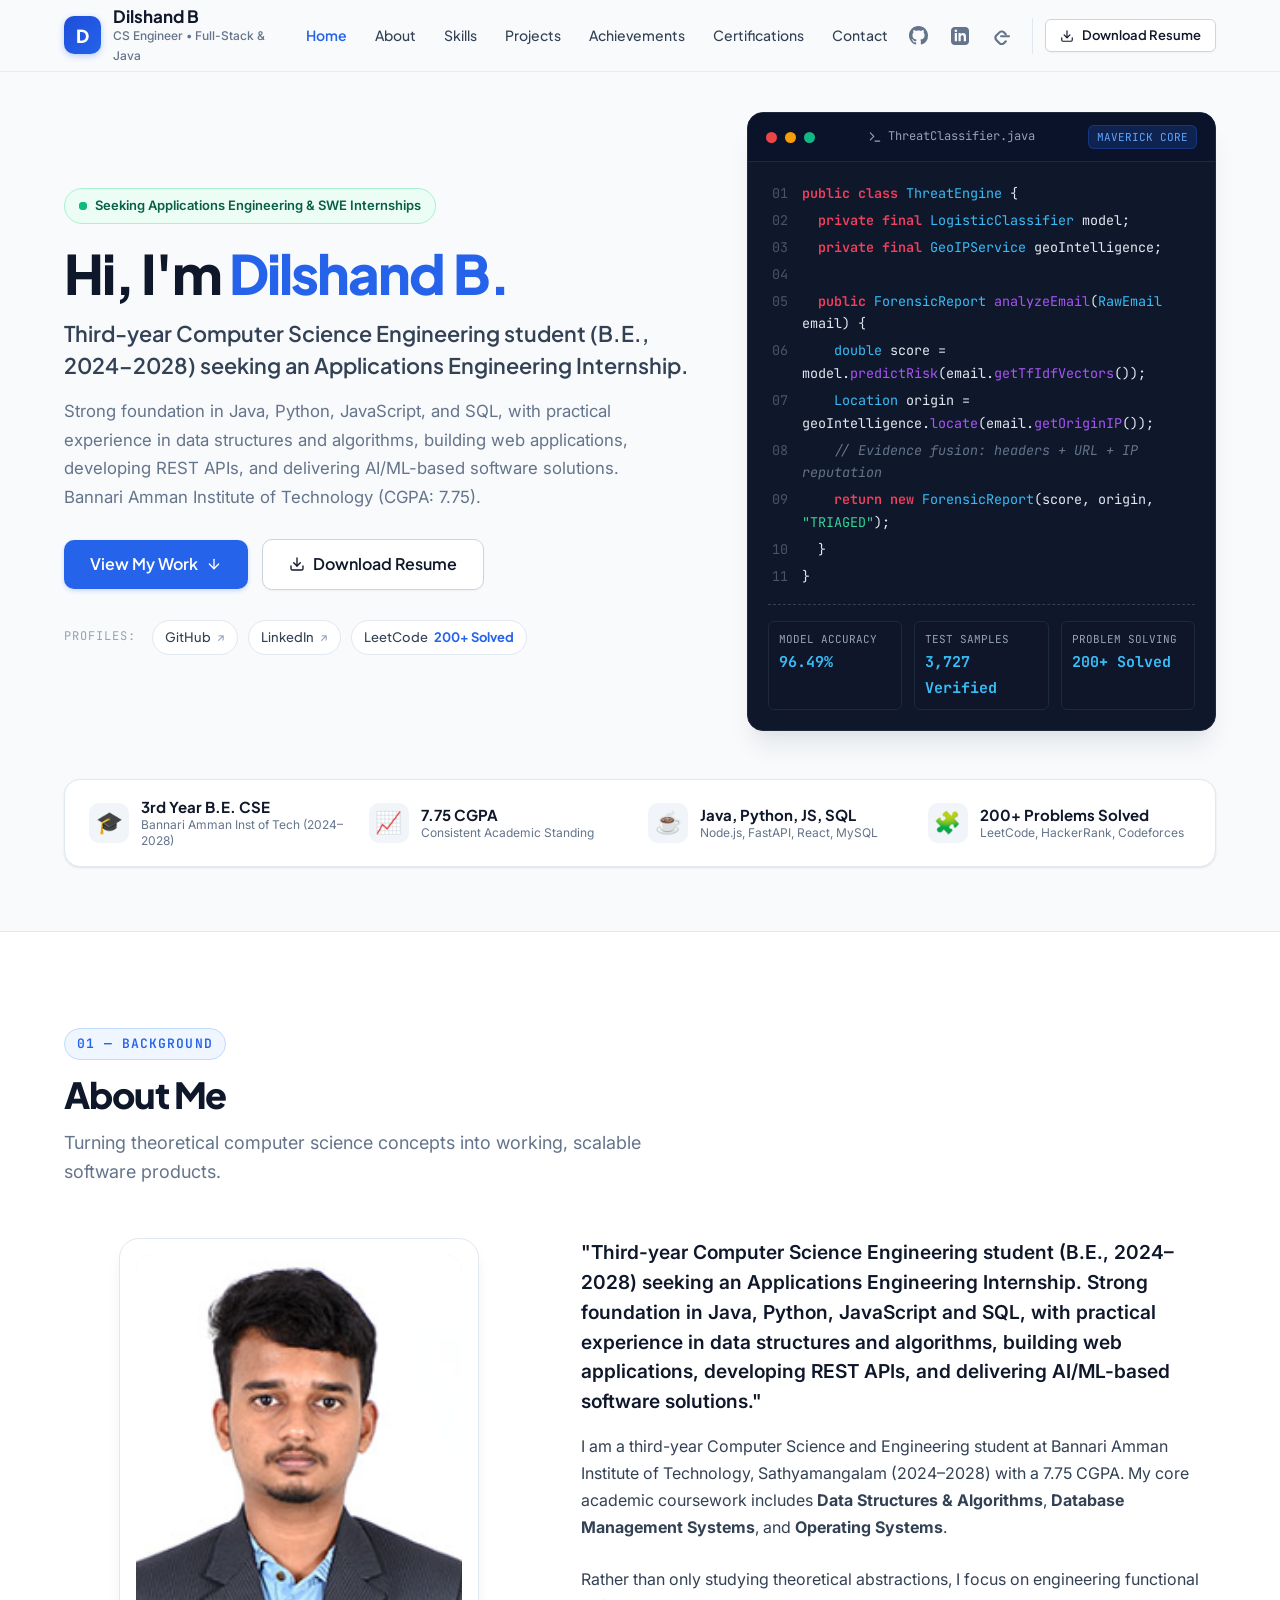
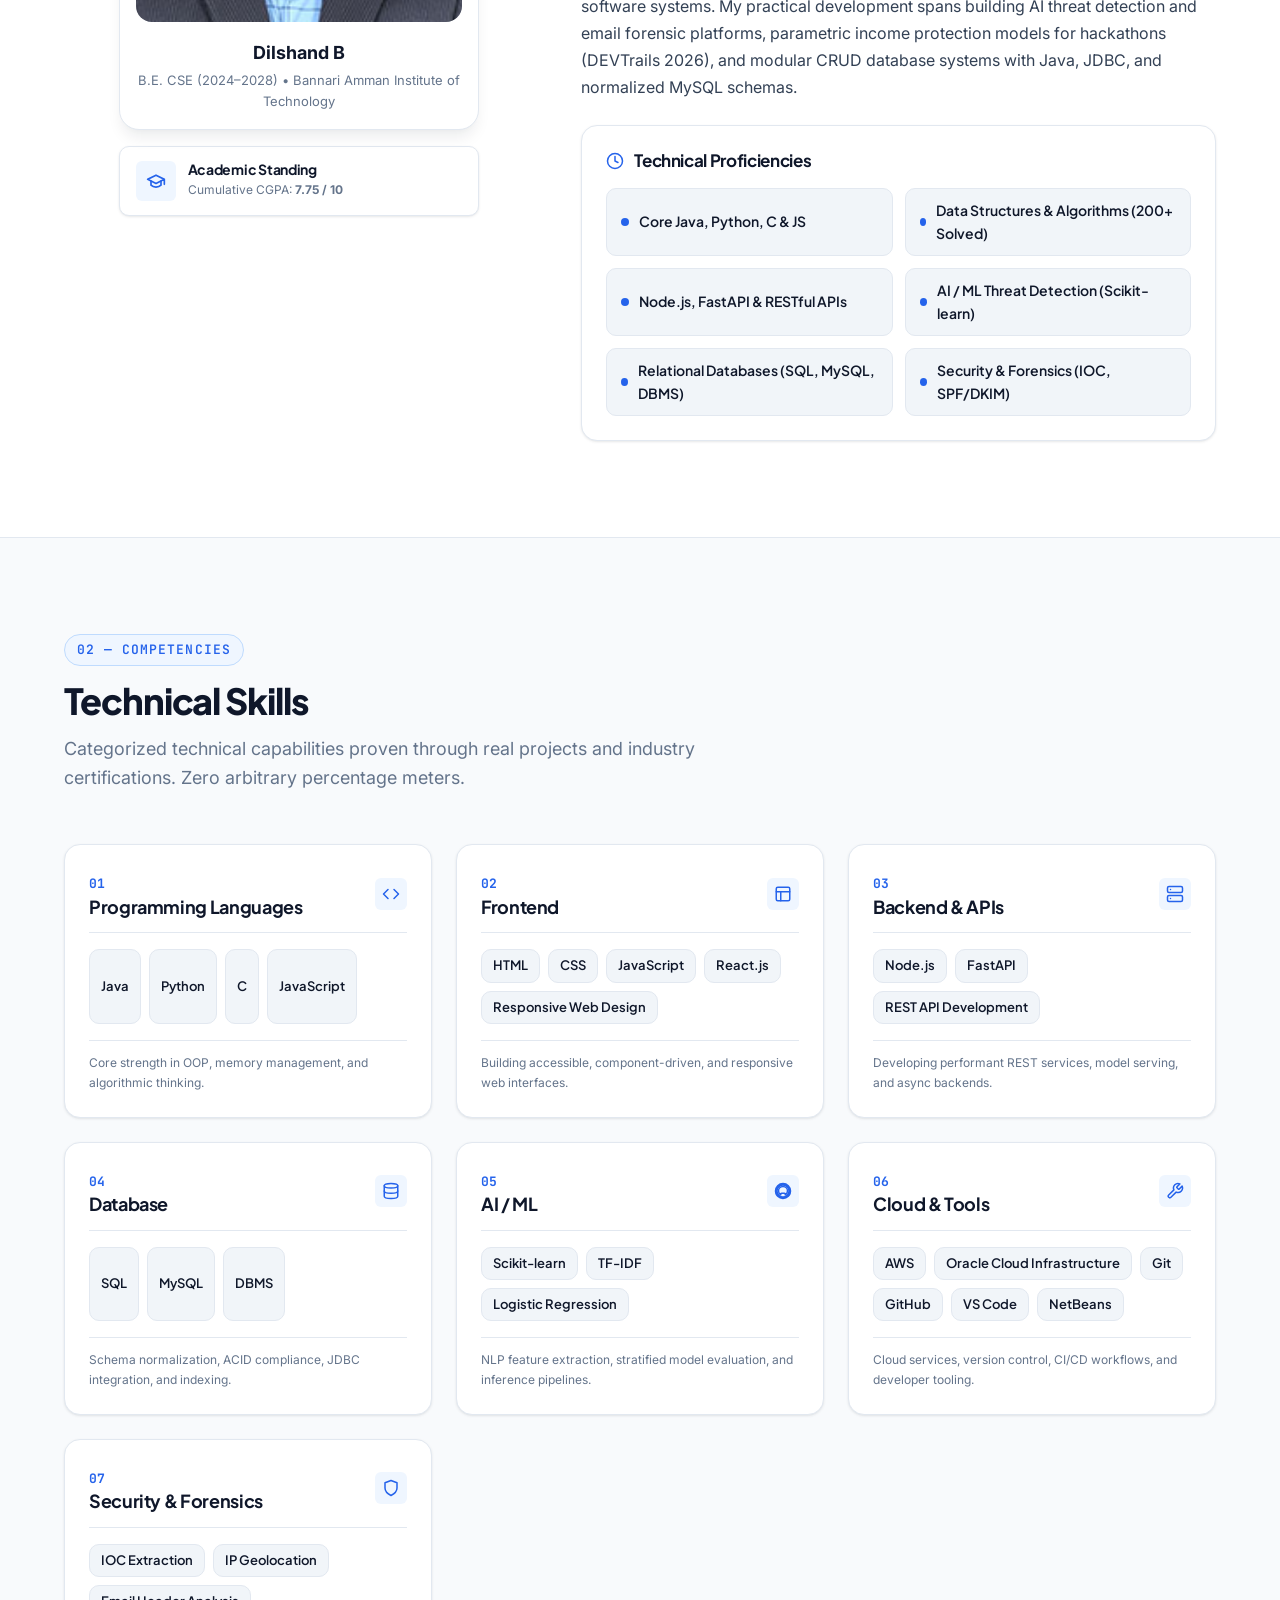
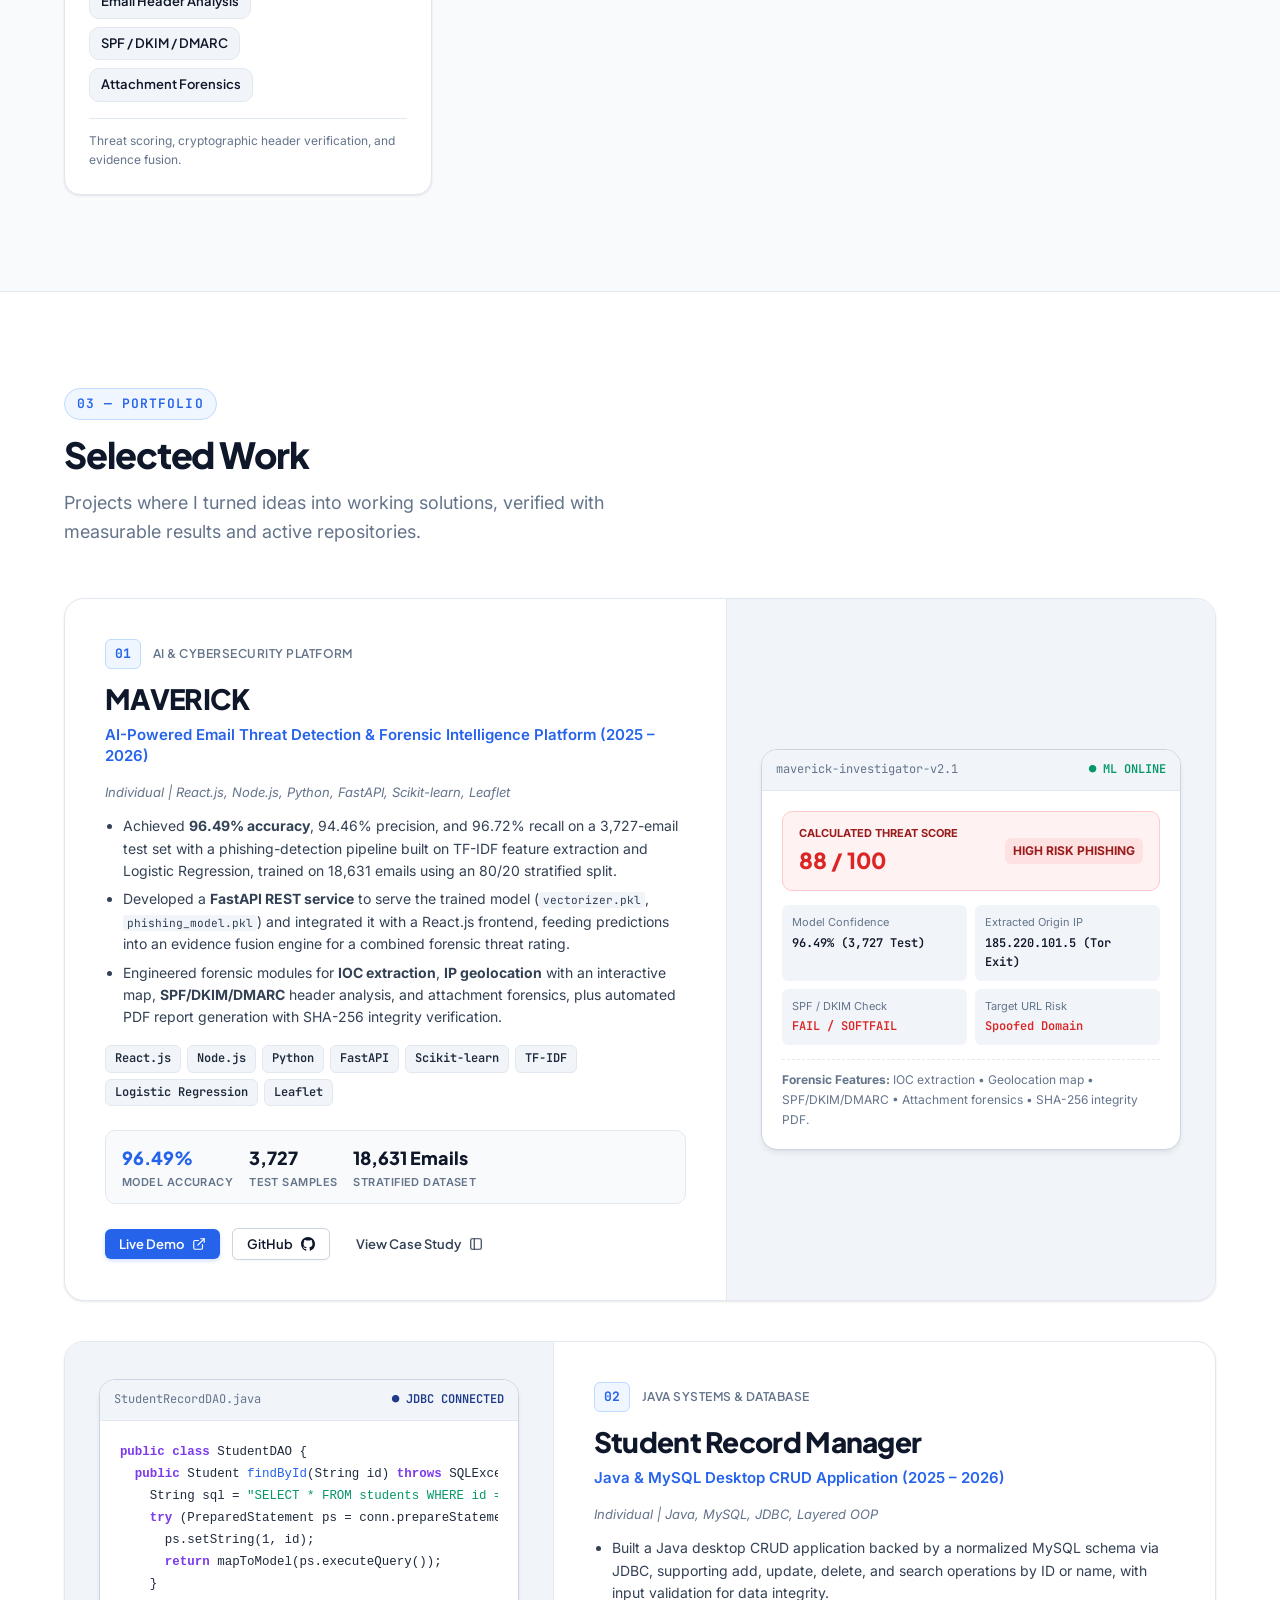
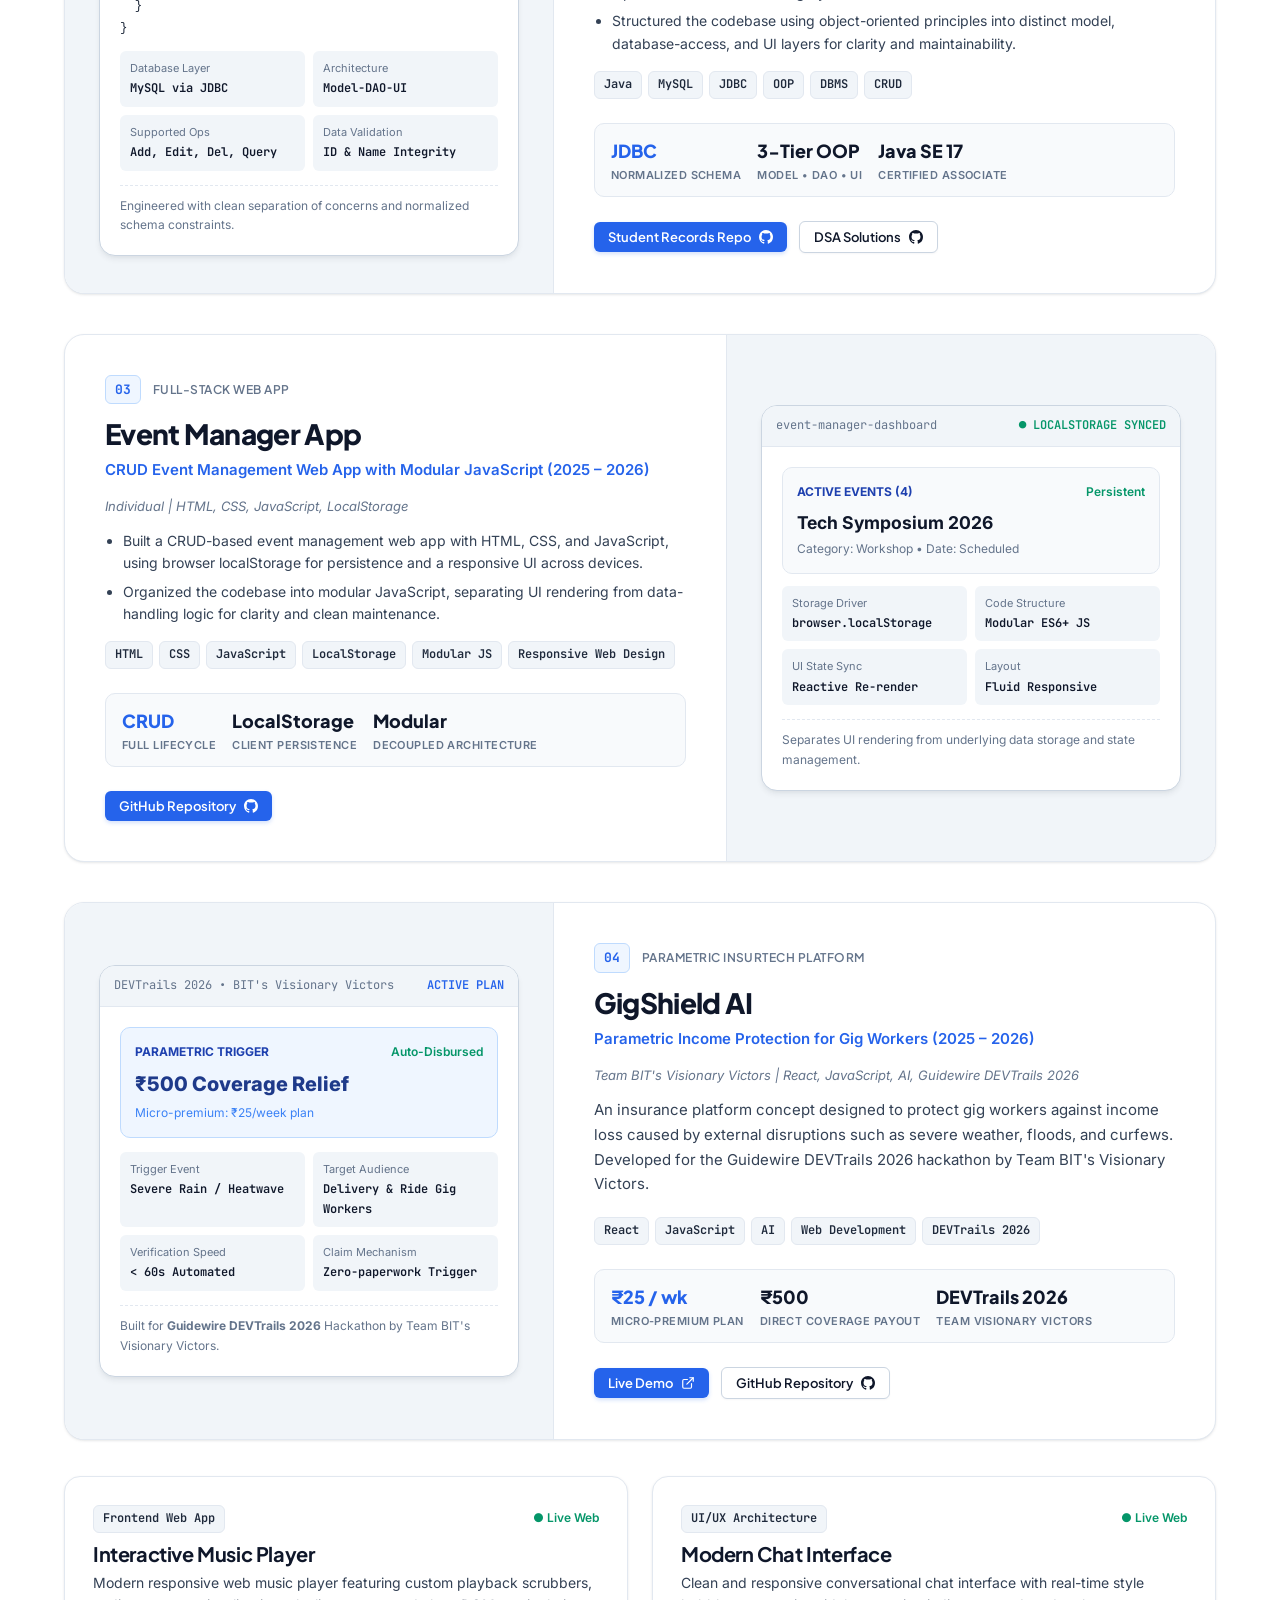
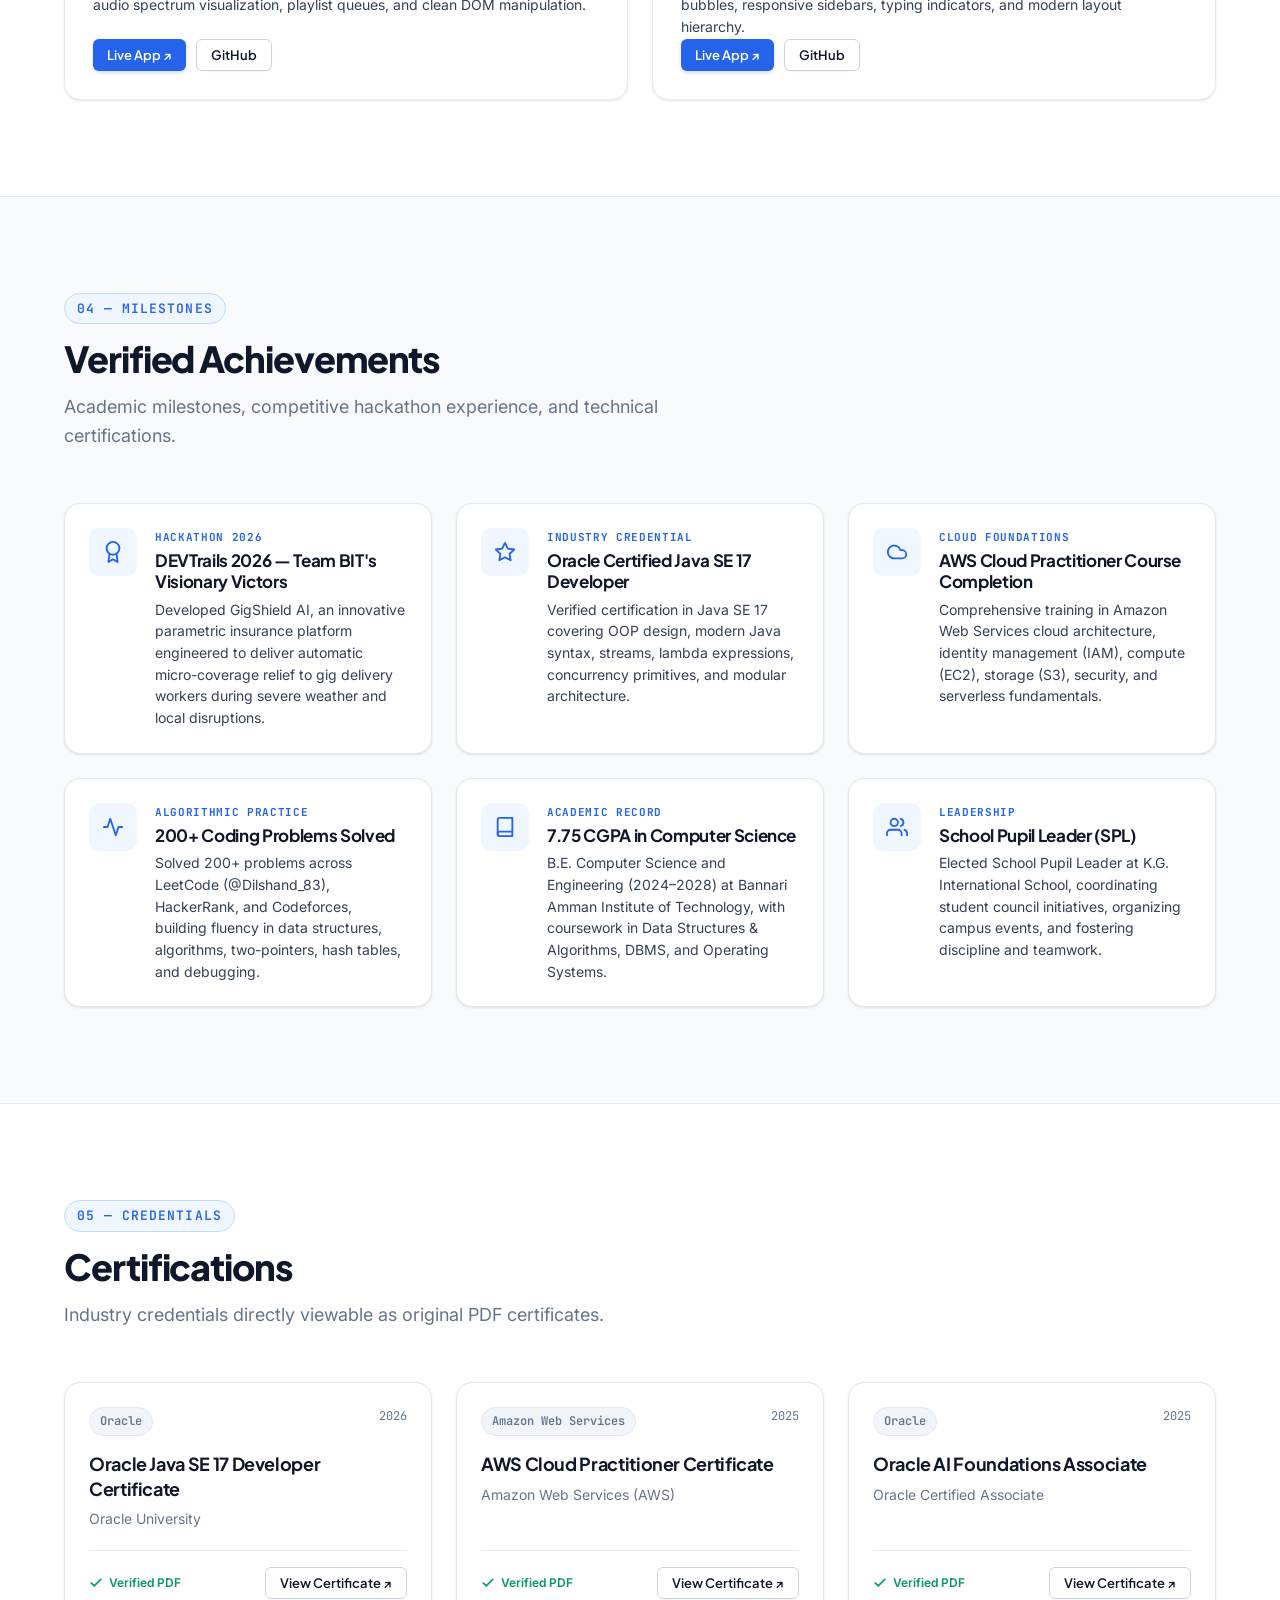
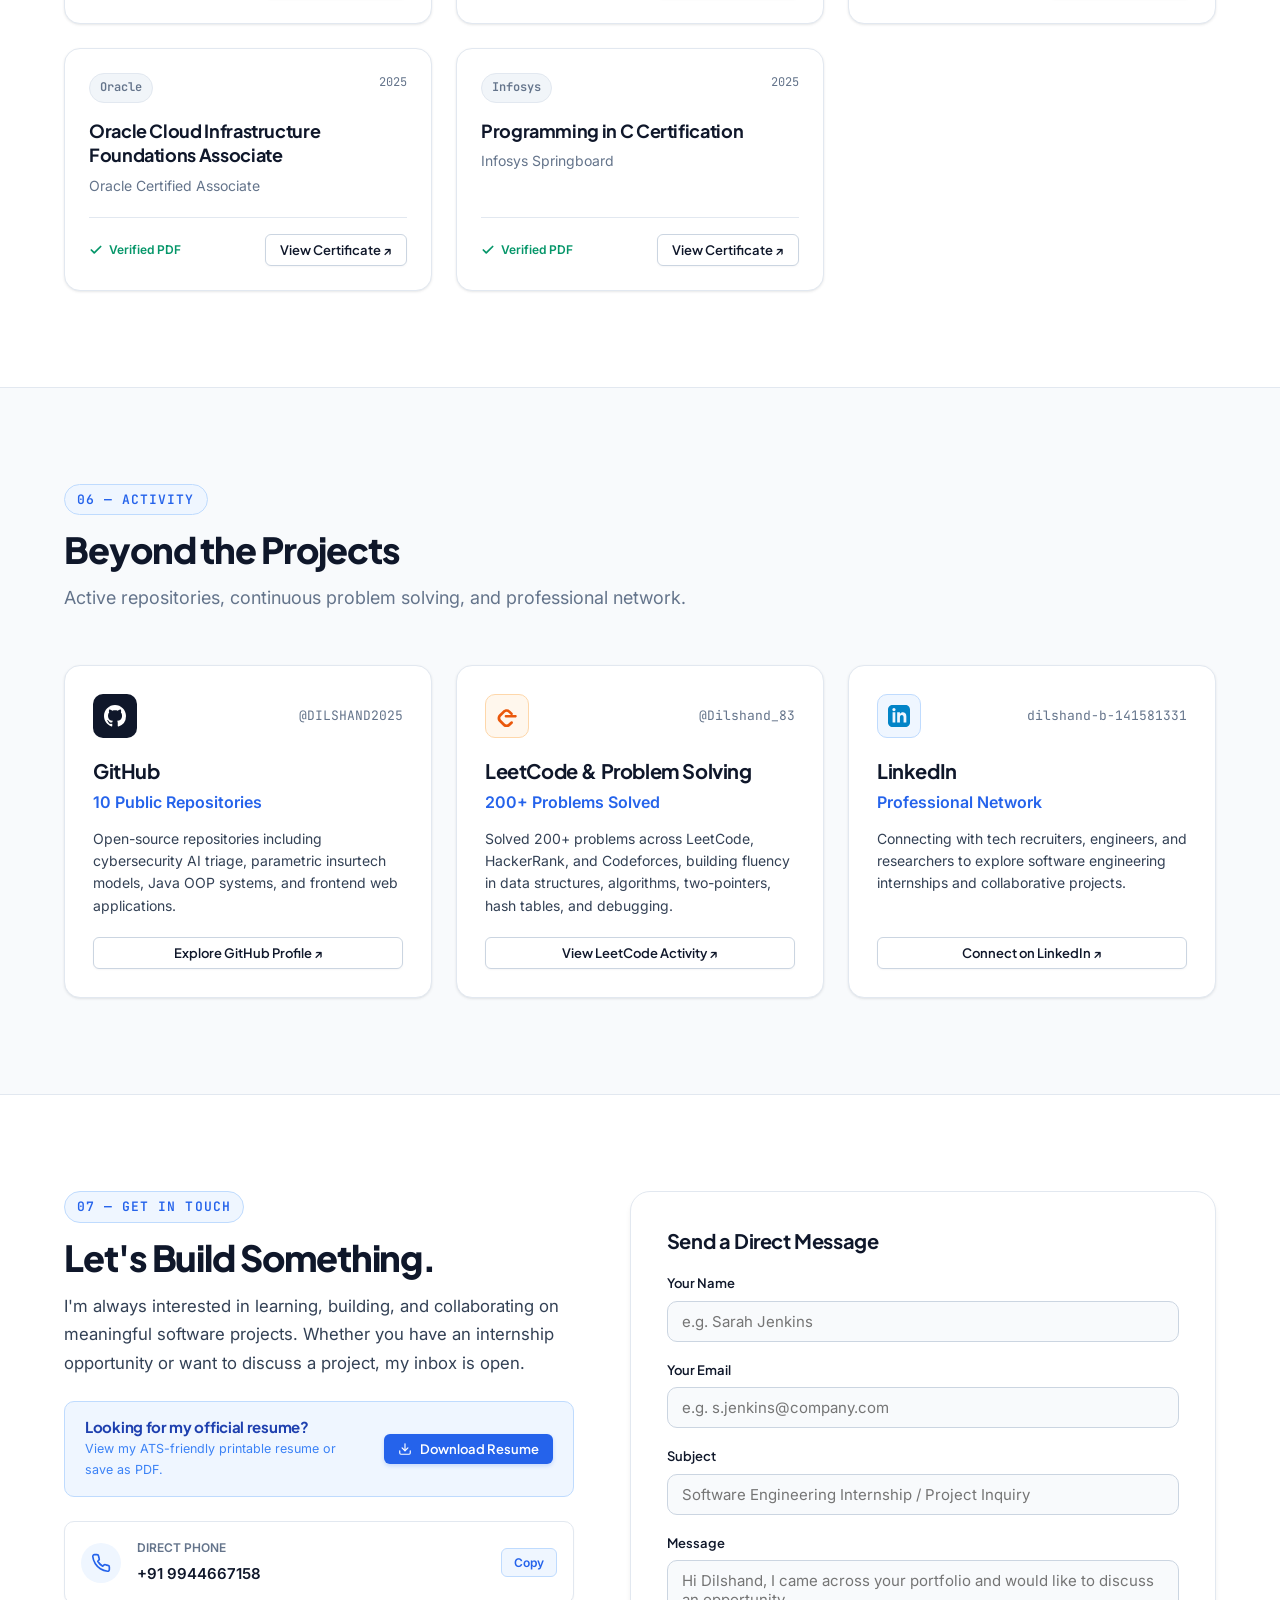
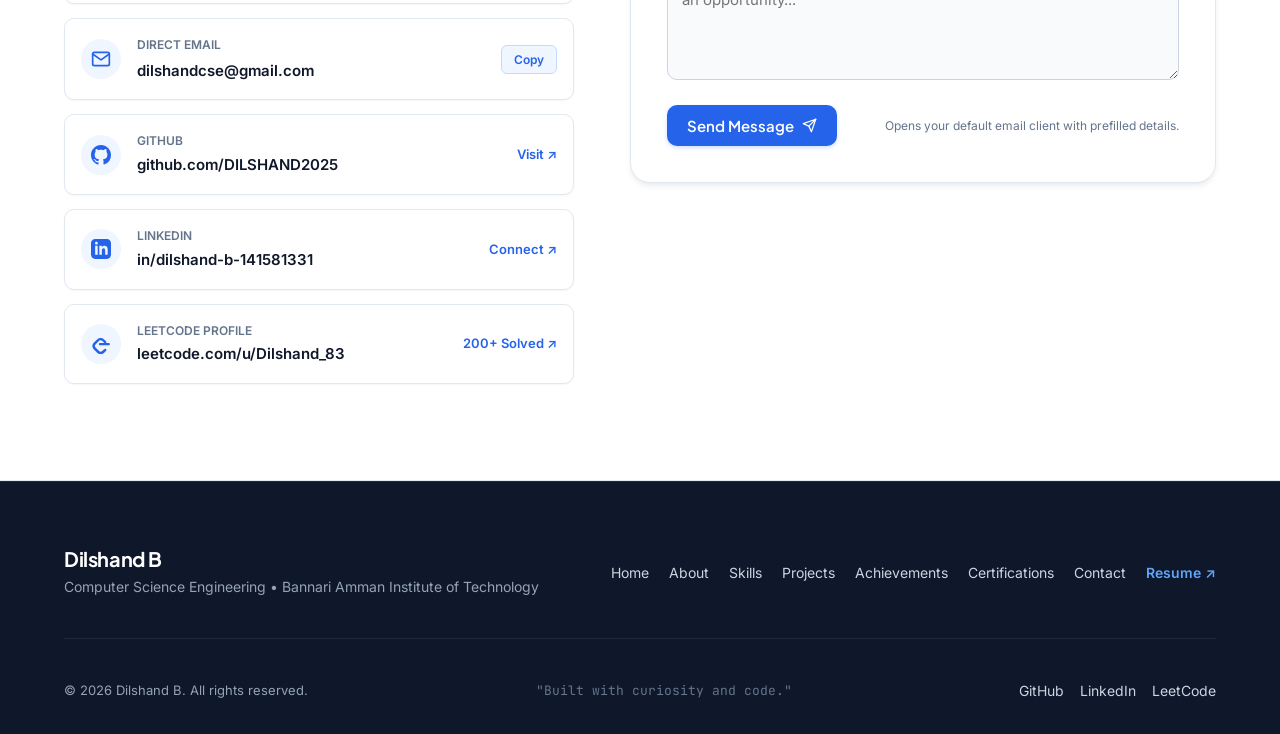
==== commit 50db4bc2: "Update portfolio and ATS resume with verified CV data - Synchronize academic info: B.E. CSE (2024-20" ====
--- a/index.html
+++ b/index.html
@@ -5,24 +5,24 @@
   <meta name="viewport" content="width=device-width, initial-scale=1.0" />
   
   <!-- Primary Meta Tags -->
-  <title>Dilshand B | Computer Science Engineer | Java & Full-Stack Developer</title>
-  <meta name="title" content="Dilshand B | Computer Science Engineer | Java & Full-Stack Developer" />
-  <meta name="description" content="Portfolio of Dilshand B, a 3rd-year Computer Science Engineering student focused on Java, full-stack development, AI/ML threat intelligence, and cybersecurity." />
+  <title>Dilshand B | Computer Science Engineer | Applications &amp; Software Engineering</title>
+  <meta name="title" content="Dilshand B | Computer Science Engineer | Applications &amp; Software Engineering" />
+  <meta name="description" content="Portfolio of Dilshand B, 3rd-year Computer Science Engineering student at Bannari Amman Institute of Technology (2024–2028, CGPA: 7.75). Seeking Applications Engineering Internship. Strong in Java, Python, JavaScript, and SQL." />
   <meta name="author" content="Dilshand B" />
-  <meta name="keywords" content="Dilshand B, Software Engineer, Java Developer, Full-Stack Developer, AI ML, Phishing Detection, MAVERICK, Bannari Amman Institute of Technology, Bannari Amman, Computer Science, DSA, LeetCode" />
+  <meta name="keywords" content="Dilshand B, Software Engineer, Applications Engineer, Java Developer, Full-Stack Developer, AI ML, Phishing Detection, MAVERICK, Bannari Amman Institute of Technology, Computer Science, DSA, LeetCode" />
   <link rel="canonical" href="https://dilshand2025.github.io/portfolio/" />
 
   <!-- Open Graph / Facebook / LinkedIn -->
   <meta property="og:type" content="website" />
   <meta property="og:url" content="https://dilshand2025.github.io/portfolio/" />
-  <meta property="og:title" content="Dilshand B | Computer Science Engineer | Java & Full-Stack Developer" />
-  <meta property="og:description" content="Portfolio of Dilshand B: Building practical software, full-stack applications, and AI-powered solutions. Explore MAVERICK, GigShield AI, and 140+ DSA problem solutions." />
+  <meta property="og:title" content="Dilshand B | Computer Science Engineer | Applications &amp; Software Engineering" />
+  <meta property="og:description" content="Portfolio of Dilshand B: Building practical software, full-stack applications, and AI-powered solutions. Explore MAVERICK, Student Record Manager, Event Manager, and 200+ DSA problem solutions." />
   <meta property="og:image" content="https://dilshand2025.github.io/portfolio/assets/images/DILLU.jpg" />
 
   <!-- Twitter Card -->
   <meta name="twitter:card" content="summary_large_image" />
   <meta name="twitter:url" content="https://dilshand2025.github.io/portfolio/" />
-  <meta name="twitter:title" content="Dilshand B | Computer Science Engineer | Java & Full-Stack Developer" />
+  <meta name="twitter:title" content="Dilshand B | Computer Science Engineer | Applications &amp; Software Engineering" />
   <meta name="twitter:description" content="Portfolio of Dilshand B: Building practical software, full-stack applications, and AI-powered solutions." />
   <meta name="twitter:image" content="https://dilshand2025.github.io/portfolio/assets/images/DILLU.jpg" />
 
@@ -79,7 +79,7 @@
               <path d="M19 0h-14c-2.761 0-5 2.239-5 5v14c0 2.761 2.239 5 5 5h14c2.762 0 5-2.239 5-5v-14c0-2.761-2.238-5-5-5zm-11 19h-3v-11h3v11zm-1.5-12.268c-.966 0-1.75-.79-1.75-1.764s.784-1.764 1.75-1.764 1.75.79 1.75 1.764-.783 1.764-1.75 1.764zm13.5 12.268h-3v-5.604c0-3.368-4-3.113-4 0v5.604h-3v-11h3v1.765c1.396-2.586 7-2.777 7 2.476v6.759z"/>
             </svg>
           </a>
-          <a href="https://leetcode.com/u/DILSHAND2025/" target="_blank" rel="noopener noreferrer" class="social-icon-btn" aria-label="LeetCode Profile" title="LeetCode (140+ Solved)">
+          <a href="https://leetcode.com/u/Dilshand_83/" target="_blank" rel="noopener noreferrer" class="social-icon-btn" aria-label="LeetCode Profile" title="LeetCode (200+ Solved)">
             <svg width="18" height="18" viewBox="0 0 24 24" fill="currentColor" aria-hidden="true">
               <path d="M16.102 17.93l-2.697 2.607c-.466.467-1.111.662-1.823.662s-1.357-.195-1.824-.662l-4.332-4.363c-.467-.467-.702-1.15-.702-1.863s.235-1.357.702-1.824l4.319-4.38c.467-.467 1.125-.645 1.837-.645s1.357.195 1.823.662l2.697 2.606c.514.515 1.365.497 1.9-.038.535-.536.553-1.387.039-1.901l-2.609-2.636a5.215 5.215 0 0 0-3.85-1.455c-1.472 0-2.916.582-3.96 1.626L3.308 10.45C2.264 11.494 1.682 12.938 1.682 14.41s.582 2.916 1.626 3.96l4.332 4.363c1.044 1.044 2.488 1.626 3.96 1.626s2.916-.582 3.96-1.626l2.609-2.636c.514-.514.496-1.365-.039-1.901-.535-.535-1.386-.553-1.9.038z"/>
               <path d="M10.802 13.567h10.45c.745 0 1.349-.604 1.349-1.349s-.604-1.349-1.349-1.349h-10.45c-.745 0-1.349.604-1.349 1.349s.604 1.349 1.349 1.349z"/>
@@ -139,7 +139,7 @@
       <div style="display: flex; gap: 12px; justify-content: center;">
         <a href="https://github.com/DILSHAND2025" target="_blank" rel="noopener noreferrer" class="social-pill">GitHub</a>
         <a href="https://www.linkedin.com/in/dilshand-b-141581331" target="_blank" rel="noopener noreferrer" class="social-pill">LinkedIn</a>
-        <a href="https://leetcode.com/u/DILSHAND2025/" target="_blank" rel="noopener noreferrer" class="social-pill">LeetCode</a>
+        <a href="https://leetcode.com/u/Dilshand_83/" target="_blank" rel="noopener noreferrer" class="social-pill">LeetCode</a>
       </div>
     </div>
   </aside>
@@ -160,7 +160,7 @@
             <div class="hero-badge-container">
               <div class="status-badge" role="status">
                 <span class="status-pulse" aria-hidden="true"></span>
-                <span>Open to Software Engineering Internships</span>
+                <span>Seeking Applications Engineering &amp; SWE Internships</span>
               </div>
             </div>
 
@@ -169,11 +169,11 @@
             </h1>
 
             <div class="hero-headline">
-              Computer Science Engineer building practical software and AI-powered solutions.
+              Third-year Computer Science Engineering student (B.E., 2024–2028) seeking an Applications Engineering Internship.
             </div>
 
             <p class="hero-description">
-              3rd-year CSE student at Bannari Amman Institute of Technology (CGPA: 8.10). Passionate about building robust backend architectures in Java and Spring Boot, modern interfaces in React, and applied machine learning models for cybersecurity intelligence.
+              Strong foundation in Java, Python, JavaScript, and SQL, with practical experience in data structures and algorithms, building web applications, developing REST APIs, and delivering AI/ML-based software solutions. Bannari Amman Institute of Technology (CGPA: 7.75).
             </p>
 
             <div class="hero-cta-group">
@@ -205,9 +205,9 @@
                   LinkedIn
                   <span style="color: var(--text-light); font-size: 0.75rem;">↗</span>
                 </a>
-                <a href="https://leetcode.com/u/DILSHAND2025/" target="_blank" rel="noopener noreferrer" class="social-pill">
+                <a href="https://leetcode.com/u/Dilshand_83/" target="_blank" rel="noopener noreferrer" class="social-pill">
                   LeetCode
-                  <span style="color: var(--accent-primary); font-weight: 700;">140+ Solved</span>
+                  <span style="color: var(--accent-primary); font-weight: 700;">200+ Solved</span>
                 </a>
               </div>
             </div>
@@ -288,8 +288,8 @@
                   <div class="t-metric-value">3,727 Verified</div>
                 </div>
                 <div class="t-metric">
-                  <div class="t-metric-label">DSA Solved</div>
-                  <div class="t-metric-value">140+ Problems</div>
+                  <div class="t-metric-label">Problem Solving</div>
+                  <div class="t-metric-value">200+ Solved</div>
                 </div>
               </div>
             </div>
@@ -302,28 +302,28 @@
             <span class="quick-stat-icon">🎓</span>
             <div>
               <span class="quick-stat-val">3rd Year B.E. CSE</span>
-              <span class="quick-stat-desc">Bannari Amman Inst of Tech (2027)</span>
+              <span class="quick-stat-desc">Bannari Amman Inst of Tech (2024–2028)</span>
             </div>
           </div>
           <div class="quick-stat-item">
             <span class="quick-stat-icon">📈</span>
             <div>
-              <span class="quick-stat-val">8.10 CGPA</span>
+              <span class="quick-stat-val">7.75 CGPA</span>
               <span class="quick-stat-desc">Consistent Academic Standing</span>
             </div>
           </div>
           <div class="quick-stat-item">
             <span class="quick-stat-icon">☕</span>
             <div>
-              <span class="quick-stat-val">Java &amp; Full-Stack</span>
-              <span class="quick-stat-desc">Spring Boot, React, FastAPI, MySQL</span>
+              <span class="quick-stat-val">Java, Python, JS, SQL</span>
+              <span class="quick-stat-desc">Node.js, FastAPI, React, MySQL</span>
             </div>
           </div>
           <div class="quick-stat-item">
             <span class="quick-stat-icon">🧩</span>
             <div>
-              <span class="quick-stat-val">140+ DSA Solved</span>
-              <span class="quick-stat-desc">Competitive Algorithmic Practice</span>
+              <span class="quick-stat-val">200+ Problems Solved</span>
+              <span class="quick-stat-desc">LeetCode, HackerRank, Codeforces</span>
             </div>
           </div>
         </div>
@@ -353,7 +353,7 @@
               </div>
               <div class="about-photo-info">
                 <div class="about-photo-name">Dilshand B</div>
-                <div class="about-photo-meta">CSE 3rd Year • Bannari Amman Institute of Technology</div>
+                <div class="about-photo-meta">B.E. CSE (2024–2028) • Bannari Amman Institute of Technology</div>
               </div>
             </div>
 
@@ -365,8 +365,8 @@
                 </svg>
               </div>
               <div class="edu-text">
-                <h4>Academic Performance</h4>
-                <p>Consistent CGPA: <strong>8.10 / 10</strong></p>
+                <h4>Academic Standing</h4>
+                <p>Cumulative CGPA: <strong>7.75 / 10</strong></p>
               </div>
             </div>
           </div>
@@ -374,15 +374,15 @@
           <!-- Right: Engineering Narrative & Focus Areas -->
           <div class="about-details">
             <div class="about-lead">
-              "Computer Science Engineering student passionate about building practical software applications, solving problems with Java and DSA, and developing full-stack and AI-powered solutions."
+              "Third-year Computer Science Engineering student (B.E., 2024–2028) seeking an Applications Engineering Internship. Strong foundation in Java, Python, JavaScript and SQL, with practical experience in data structures and algorithms, building web applications, developing REST APIs, and delivering AI/ML-based software solutions."
             </div>
 
             <p class="about-text-body">
-              I am a third-year Computer Science and Engineering student at Bannari Amman Institute of Technology with a strong foundation in academics and discipline developed over 14 years at K.G. International School.
+              I am a third-year Computer Science and Engineering student at Bannari Amman Institute of Technology, Sathyamangalam (2024–2028) with a 7.75 CGPA. My core academic coursework includes <strong>Data Structures &amp; Algorithms</strong>, <strong>Database Management Systems</strong>, and <strong>Operating Systems</strong>.
             </p>
 
             <p class="about-text-body">
-              Rather than only learning theory, I focus on turning ideas into working products. My engineering experience spans building AI-driven email threat forensic platforms, parametric income protection models for hackathons (DEVTrails 2026), and modular object-oriented systems with Java and MySQL.
+              Rather than only studying theoretical abstractions, I focus on engineering functional software systems. My practical development spans building AI threat detection and email forensic platforms, parametric income protection models for hackathons (DEVTrails 2026), and modular CRUD database systems with Java, JDBC, and normalized MySQL schemas.
             </p>
 
             <!-- Focus Areas Grid -->
@@ -392,33 +392,33 @@
                   <circle cx="12" cy="12" r="10"></circle>
                   <polyline points="12 6 12 12 16 14"></polyline>
                 </svg>
-                <h3>Currently Focusing On</h3>
+                <h3>Technical Proficiencies</h3>
               </div>
 
               <div class="focus-badge-grid">
                 <div class="focus-item">
                   <span class="focus-dot"></span>
-                  <span class="focus-name">Core Java &amp; OOP Architecture</span>
+                  <span class="focus-name">Core Java, Python, C &amp; JS</span>
                 </div>
                 <div class="focus-item">
                   <span class="focus-dot"></span>
-                  <span class="focus-name">Data Structures &amp; Algorithms (DSA)</span>
+                  <span class="focus-name">Data Structures &amp; Algorithms (200+ Solved)</span>
                 </div>
                 <div class="focus-item">
                   <span class="focus-dot"></span>
-                  <span class="focus-name">Full-Stack Web (React + FastAPI + Spring)</span>
+                  <span class="focus-name">Node.js, FastAPI &amp; RESTful APIs</span>
                 </div>
                 <div class="focus-item">
                   <span class="focus-dot"></span>
-                  <span class="focus-name">AI Threat Intelligence &amp; Forensics</span>
+                  <span class="focus-name">AI / ML Threat Detection (Scikit-learn)</span>
                 </div>
                 <div class="focus-item">
                   <span class="focus-dot"></span>
-                  <span class="focus-name">Relational Databases (MySQL &amp; Normalization)</span>
+                  <span class="focus-name">Relational Databases (SQL, MySQL, DBMS)</span>
                 </div>
                 <div class="focus-item">
                   <span class="focus-dot"></span>
-                  <span class="focus-name">System Design &amp; Cloud (AWS)</span>
+                  <span class="focus-name">Security &amp; Forensics (IOC, SPF/DKIM)</span>
                 </div>
               </div>
             </div>
@@ -446,7 +446,7 @@
             <div class="skill-card-top">
               <div>
                 <span class="skill-index">01</span>
-                <h3 class="skill-title">Programming</h3>
+                <h3 class="skill-title">Programming Languages</h3>
               </div>
               <div class="skill-icon-box" aria-hidden="true">
                 <svg width="18" height="18" viewBox="0 0 24 24" fill="none" stroke="currentColor" stroke-width="2" stroke-linecap="round" stroke-linejoin="round">
@@ -460,7 +460,6 @@
               <span class="skill-pill">Python</span>
               <span class="skill-pill">C</span>
               <span class="skill-pill">JavaScript</span>
-              <span class="skill-pill">SQL</span>
             </div>
             <div class="skill-card-footer">
               Core strength in OOP, memory management, and algorithmic thinking.
@@ -483,14 +482,14 @@
               </div>
             </div>
             <div class="skill-pills-list">
-              <span class="skill-pill">HTML5</span>
-              <span class="skill-pill">CSS3</span>
-              <span class="skill-pill">JavaScript (ES6+)</span>
-              <span class="skill-pill">React</span>
-              <span class="skill-pill">Responsive Design</span>
+              <span class="skill-pill">HTML</span>
+              <span class="skill-pill">CSS</span>
+              <span class="skill-pill">JavaScript</span>
+              <span class="skill-pill">React.js</span>
+              <span class="skill-pill">Responsive Web Design</span>
             </div>
             <div class="skill-card-footer">
-              Building accessible, fast, and responsive user interfaces.
+              Building accessible, component-driven, and responsive web interfaces.
             </div>
           </div>
 
@@ -511,22 +510,21 @@
               </div>
             </div>
             <div class="skill-pills-list">
-              <span class="skill-pill">Java</span>
-              <span class="skill-pill">Spring Boot</span>
+              <span class="skill-pill">Node.js</span>
               <span class="skill-pill">FastAPI</span>
-              <span class="skill-pill">REST APIs</span>
+              <span class="skill-pill">REST API Development</span>
             </div>
             <div class="skill-card-footer">
-              Developing structured server endpoints, auth, and async pipelines.
-            </div>
-          </div>
-
-          <!-- Card 04: Databases -->
+              Developing performant REST services, model serving, and async backends.
+            </div>
+          </div>
+
+          <!-- Card 04: Database -->
           <div class="skill-category-card">
             <div class="skill-card-top">
               <div>
                 <span class="skill-index">04</span>
-                <h3 class="skill-title">Databases</h3>
+                <h3 class="skill-title">Database</h3>
               </div>
               <div class="skill-icon-box" aria-hidden="true">
                 <svg width="18" height="18" viewBox="0 0 24 24" fill="none" stroke="currentColor" stroke-width="2" stroke-linecap="round" stroke-linejoin="round">
@@ -537,22 +535,21 @@
               </div>
             </div>
             <div class="skill-pills-list">
+              <span class="skill-pill">SQL</span>
               <span class="skill-pill">MySQL</span>
-              <span class="skill-pill">MongoDB</span>
-              <span class="skill-pill">Schema Design</span>
-              <span class="skill-pill">Normalization</span>
+              <span class="skill-pill">DBMS</span>
             </div>
             <div class="skill-card-footer">
-              Relational query optimization, indexing, and data modeling.
-            </div>
-          </div>
-
-          <!-- Card 05: AI / Data -->
+              Schema normalization, ACID compliance, JDBC integration, and indexing.
+            </div>
+          </div>
+
+          <!-- Card 05: AI / ML -->
           <div class="skill-category-card">
             <div class="skill-card-top">
               <div>
                 <span class="skill-index">05</span>
-                <h3 class="skill-title">AI &amp; Data</h3>
+                <h3 class="skill-title">AI / ML</h3>
               </div>
               <div class="skill-icon-box" aria-hidden="true">
                 <svg width="18" height="18" viewBox="0 0 24 24" fill="none" stroke="currentColor" stroke-width="2" stroke-linecap="round" stroke-linejoin="round">
@@ -562,23 +559,21 @@
               </div>
             </div>
             <div class="skill-pills-list">
-              <span class="skill-pill">Machine Learning</span>
-              <span class="skill-pill">NLP</span>
+              <span class="skill-pill">Scikit-learn</span>
               <span class="skill-pill">TF-IDF</span>
-              <span class="skill-pill">Scikit-learn</span>
-              <span class="skill-pill">Cybersecurity Fundamentals</span>
+              <span class="skill-pill">Logistic Regression</span>
             </div>
             <div class="skill-card-footer">
-              Feature extraction, classification modeling, and evidence scoring.
-            </div>
-          </div>
-
-          <!-- Card 06: Tools & Cloud -->
+              NLP feature extraction, stratified model evaluation, and inference pipelines.
+            </div>
+          </div>
+
+          <!-- Card 06: Cloud & Tools -->
           <div class="skill-category-card">
             <div class="skill-card-top">
               <div>
                 <span class="skill-index">06</span>
-                <h3 class="skill-title">Tools &amp; Cloud</h3>
+                <h3 class="skill-title">Cloud &amp; Tools</h3>
               </div>
               <div class="skill-icon-box" aria-hidden="true">
                 <svg width="18" height="18" viewBox="0 0 24 24" fill="none" stroke="currentColor" stroke-width="2" stroke-linecap="round" stroke-linejoin="round">
@@ -587,13 +582,40 @@
               </div>
             </div>
             <div class="skill-pills-list">
+              <span class="skill-pill">AWS</span>
+              <span class="skill-pill">Oracle Cloud Infrastructure</span>
               <span class="skill-pill">Git</span>
               <span class="skill-pill">GitHub</span>
               <span class="skill-pill">VS Code</span>
-              <span class="skill-pill">AWS (Cloud Practitioner)</span>
+              <span class="skill-pill">NetBeans</span>
             </div>
             <div class="skill-card-footer">
-              Version control, continuous integration, and cloud services.
+              Cloud services, version control, CI/CD workflows, and developer tooling.
+            </div>
+          </div>
+
+          <!-- Card 07: Security & Forensics -->
+          <div class="skill-category-card">
+            <div class="skill-card-top">
+              <div>
+                <span class="skill-index">07</span>
+                <h3 class="skill-title">Security &amp; Forensics</h3>
+              </div>
+              <div class="skill-icon-box" aria-hidden="true">
+                <svg width="18" height="18" viewBox="0 0 24 24" fill="none" stroke="currentColor" stroke-width="2" stroke-linecap="round" stroke-linejoin="round">
+                  <path d="M12 22s8-4 8-10V5l-8-3-8 3v7c0 6 8 10 8 10z"></path>
+                </svg>
+              </div>
+            </div>
+            <div class="skill-pills-list">
+              <span class="skill-pill">IOC Extraction</span>
+              <span class="skill-pill">IP Geolocation</span>
+              <span class="skill-pill">Email Header Analysis</span>
+              <span class="skill-pill">SPF / DKIM / DMARC</span>
+              <span class="skill-pill">Attachment Forensics</span>
+            </div>
+            <div class="skill-card-footer">
+              Threat scoring, cryptographic header verification, and evidence fusion.
             </div>
           </div>
         </div>
@@ -630,22 +652,33 @@
 
                   <h3 class="project-title">MAVERICK</h3>
                   <div class="project-subtitle">
-                    AI-Powered Email Threat Detection, Geolocation &amp; Forensic Intelligence Platform
-                  </div>
-
-                  <p class="project-description">
-                    MAVERICK combines machine learning, email forensics, IP geolocation and evidence analysis to help identify and investigate phishing threats. It performs multi-dimensional triage across raw RFC-822 email headers, message bodies, URL redirects, and sender server IP reputation.
-                  </p>
+                    AI-Powered Email Threat Detection &amp; Forensic Intelligence Platform (2025 – 2026)
+                  </div>
+                  <div style="font-size: 0.8125rem; color: var(--text-muted); font-style: italic; margin-bottom: 12px;">
+                    Individual | React.js, Node.js, Python, FastAPI, Scikit-learn, Leaflet
+                  </div>
+
+                  <ul style="list-style-type: disc; padding-left: 18px; margin-bottom: 16px; font-size: 0.875rem; color: var(--text-secondary); line-height: 1.6;">
+                    <li style="margin-bottom: 6px;">
+                      Achieved <strong>96.49% accuracy</strong>, 94.46% precision, and 96.72% recall on a 3,727-email test set with a phishing-detection pipeline built on TF-IDF feature extraction and Logistic Regression, trained on 18,631 emails using an 80/20 stratified split.
+                    </li>
+                    <li style="margin-bottom: 6px;">
+                      Developed a <strong>FastAPI REST service</strong> to serve the trained model (<code style="font-family: var(--font-mono); font-size: 0.8em; background: #f1f5f9; padding: 1px 4px; border-radius: 3px;">vectorizer.pkl</code>, <code style="font-family: var(--font-mono); font-size: 0.8em; background: #f1f5f9; padding: 1px 4px; border-radius: 3px;">phishing_model.pkl</code>) and integrated it with a React.js frontend, feeding predictions into an evidence fusion engine for a combined forensic threat rating.
+                    </li>
+                    <li>
+                      Engineered forensic modules for <strong>IOC extraction</strong>, <strong>IP geolocation</strong> with an interactive map, <strong>SPF/DKIM/DMARC</strong> header analysis, and attachment forensics, plus automated PDF report generation with SHA-256 integrity verification.
+                    </li>
+                  </ul>
 
                   <div class="project-tech-tags">
-                    <span class="p-tech-pill">React</span>
+                    <span class="p-tech-pill">React.js</span>
+                    <span class="p-tech-pill">Node.js</span>
                     <span class="p-tech-pill">Python</span>
                     <span class="p-tech-pill">FastAPI</span>
                     <span class="p-tech-pill">Scikit-learn</span>
                     <span class="p-tech-pill">TF-IDF</span>
                     <span class="p-tech-pill">Logistic Regression</span>
-                    <span class="p-tech-pill">Machine Learning</span>
-                    <span class="p-tech-pill">Cybersecurity</span>
+                    <span class="p-tech-pill">Leaflet</span>
                   </div>
 
                   <!-- Measurable Result Strip -->
@@ -659,15 +692,15 @@
                       <span class="p-metric-label">Test Samples</span>
                     </div>
                     <div class="p-metric-item">
-                      <span class="p-metric-num">TF-IDF + LogReg</span>
-                      <span class="p-metric-label">Trained Architecture</span>
+                      <span class="p-metric-num">18,631 Emails</span>
+                      <span class="p-metric-label">Stratified Dataset</span>
                     </div>
                   </div>
                 </div>
 
                 <!-- Action Buttons -->
                 <div class="project-actions">
-                  <a href="https://phishguard-ai-mu-fawn.vercel.app" target="_blank" rel="noopener noreferrer" class="btn btn-primary btn-sm">
+                  <a href="https://phishguard-gdkk47ruk-dilshand2025.vercel.app" target="_blank" rel="noopener noreferrer" class="btn btn-primary btn-sm">
                     Live Demo
                     <svg width="14" height="14" viewBox="0 0 24 24" fill="none" stroke="currentColor" stroke-width="2" stroke-linecap="round" stroke-linejoin="round" aria-hidden="true">
                       <path d="M18 13v6a2 2 0 0 1-2 2H5a2 2 0 0 1-2-2V8a2 2 0 0 1 2-2h6"></path>
@@ -727,7 +760,7 @@
                     </div>
 
                     <div style="font-size: 0.75rem; color: var(--text-muted); border-top: 1px dashed var(--border-subtle); padding-top: 10px;">
-                      <strong>Forensic Features:</strong> Email header analysis • IP extraction &amp; geolocation • URL redirection risk • Threat scoring.
+                      <strong>Forensic Features:</strong> IOC extraction • Geolocation map • SPF/DKIM/DMARC • Attachment forensics • SHA-256 integrity PDF.
                     </div>
                   </div>
                 </div>
@@ -736,7 +769,232 @@
           </article>
 
           <!-- =================================================================
-               PROJECT 2: GIGSHIELD AI
+               PROJECT 2: STUDENT RECORD MANAGER (JAVA & MYSQL)
+               ================================================================= -->
+          <article class="project-card project-card-reversed" id="project-student-record">
+            <div class="project-card-layout">
+              <!-- Left: Visual Card -->
+              <div class="project-visual">
+                <div class="interactive-preview-card" aria-label="Student Record Management Code Architecture">
+                  <div class="preview-bar">
+                    <span>StudentRecordDAO.java</span>
+                    <span style="color: #1e3a8a; font-weight: 600;">● JDBC CONNECTED</span>
+                  </div>
+                  <div class="preview-content">
+                    <pre style="font-family: var(--font-mono); font-size: 0.78rem; line-height: 1.6; color: #1e293b; overflow-x: auto;"><code><span style="color: #7c3aed; font-weight:600;">public class</span> StudentDAO {
+  <span style="color: #7c3aed; font-weight:600;">public</span> Student <span style="color: #2563eb;">findById</span>(String id) <span style="color: #7c3aed; font-weight:600;">throws</span> SQLException {
+    String sql = <span style="color: #059669;">"SELECT * FROM students WHERE id = ?"</span>;
+    <span style="color: #7c3aed; font-weight:600;">try</span> (PreparedStatement ps = conn.prepareStatement(sql)) {
+      ps.setString(1, id);
+      <span style="color: #7c3aed; font-weight:600;">return</span> mapToModel(ps.executeQuery());
+    }
+  }
+}</code></pre>
+                    <div class="forensic-mini-grid" style="margin-top: 12px;">
+                      <div class="f-mini-item">
+                        <div class="f-mini-title">Database Layer</div>
+                        <div class="f-mini-val">MySQL via JDBC</div>
+                      </div>
+                      <div class="f-mini-item">
+                        <div class="f-mini-title">Architecture</div>
+                        <div class="f-mini-val">Model-DAO-UI</div>
+                      </div>
+                      <div class="f-mini-item">
+                        <div class="f-mini-title">Supported Ops</div>
+                        <div class="f-mini-val">Add, Edit, Del, Query</div>
+                      </div>
+                      <div class="f-mini-item">
+                        <div class="f-mini-title">Data Validation</div>
+                        <div class="f-mini-val">ID &amp; Name Integrity</div>
+                      </div>
+                    </div>
+                    <div style="font-size: 0.75rem; color: var(--text-muted); border-top: 1px dashed var(--border-subtle); padding-top: 10px; margin-top: 10px;">
+                      Engineered with clean separation of concerns and normalized schema constraints.
+                    </div>
+                  </div>
+                </div>
+              </div>
+
+              <!-- Right: Project Information -->
+              <div class="project-info">
+                <div>
+                  <div class="project-meta-row">
+                    <span class="project-number">02</span>
+                    <span class="project-tag-pill">Java Systems &amp; Database</span>
+                  </div>
+
+                  <h3 class="project-title">Student Record Manager</h3>
+                  <div class="project-subtitle">
+                    Java &amp; MySQL Desktop CRUD Application (2025 – 2026)
+                  </div>
+                  <div style="font-size: 0.8125rem; color: var(--text-muted); font-style: italic; margin-bottom: 12px;">
+                    Individual | Java, MySQL, JDBC, Layered OOP
+                  </div>
+
+                  <ul style="list-style-type: disc; padding-left: 18px; margin-bottom: 16px; font-size: 0.875rem; color: var(--text-secondary); line-height: 1.6;">
+                    <li style="margin-bottom: 6px;">
+                      Built a Java desktop CRUD application backed by a normalized MySQL schema via JDBC, supporting add, update, delete, and search operations by ID or name, with input validation for data integrity.
+                    </li>
+                    <li>
+                      Structured the codebase using object-oriented principles into distinct model, database-access, and UI layers for clarity and maintainability.
+                    </li>
+                  </ul>
+
+                  <div class="project-tech-tags">
+                    <span class="p-tech-pill">Java</span>
+                    <span class="p-tech-pill">MySQL</span>
+                    <span class="p-tech-pill">JDBC</span>
+                    <span class="p-tech-pill">OOP</span>
+                    <span class="p-tech-pill">DBMS</span>
+                    <span class="p-tech-pill">CRUD</span>
+                  </div>
+
+                  <div class="project-metrics-strip">
+                    <div class="p-metric-item">
+                      <span class="p-metric-num highlight">JDBC</span>
+                      <span class="p-metric-label">Normalized Schema</span>
+                    </div>
+                    <div class="p-metric-item">
+                      <span class="p-metric-num">3-Tier OOP</span>
+                      <span class="p-metric-label">Model • DAO • UI</span>
+                    </div>
+                    <div class="p-metric-item">
+                      <span class="p-metric-num">Java SE 17</span>
+                      <span class="p-metric-label">Certified Associate</span>
+                    </div>
+                  </div>
+                </div>
+
+                <div class="project-actions">
+                  <a href="https://github.com/DILSHAND2025/Student-Record-Management" target="_blank" rel="noopener noreferrer" class="btn btn-primary btn-sm">
+                    Student Records Repo
+                    <svg width="14" height="14" viewBox="0 0 24 24" fill="currentColor" aria-hidden="true">
+                      <path d="M12 0C5.37 0 0 5.37 0 12c0 5.31 3.435 9.795 8.205 11.385.6.105.825-.255.825-.57 0-.285-.015-1.23-.015-2.235-3.015.555-3.795-.735-4.035-1.41-.135-.345-.72-1.41-1.23-1.695-.42-.225-1.02-.78-.015-.795.945-.015 1.62.87 1.845 1.23 1.08 1.815 2.805 1.305 3.495.99.105-.78.42-1.305.765-1.605-2.67-.3-5.46-1.335-5.46-5.925 0-1.305.465-2.385 1.23-3.225-.12-.3-.54-1.53.12-3.18 0 0 1.005-.315 3.3 1.23.96-.27 1.98-.405 3-.405s2.04.135 3 .405c2.295-1.56 3.3-1.23 3.3-1.23.66 1.65.24 2.88.12 3.18.765.84 1.23 1.905 1.23 3.225 0 4.605-2.805 5.625-5.475 5.925.435.375.81 1.095.81 2.22 0 1.605-.015 2.895-.015 3.3 0 .315.225.69.825.57A12.02 12.02 0 0024 12c0-6.63-5.37-12-12-12z"/>
+                    </svg>
+                  </a>
+                  <a href="https://github.com/DILSHAND2025/DSA" target="_blank" rel="noopener noreferrer" class="btn btn-secondary btn-sm">
+                    DSA Solutions
+                    <svg width="14" height="14" viewBox="0 0 24 24" fill="currentColor" aria-hidden="true">
+                      <path d="M12 0C5.37 0 0 5.37 0 12c0 5.31 3.435 9.795 8.205 11.385.6.105.825-.255.825-.57 0-.285-.015-1.23-.015-2.235-3.015.555-3.795-.735-4.035-1.41-.135-.345-.72-1.41-1.23-1.695-.42-.225-1.02-.78-.015-.795.945-.015 1.62.87 1.845 1.23 1.08 1.815 2.805 1.305 3.495.99.105-.78.42-1.305.765-1.605-2.67-.3-5.46-1.335-5.46-5.925 0-1.305.465-2.385 1.23-3.225-.12-.3-.54-1.53.12-3.18 0 0 1.005-.315 3.3 1.23.96-.27 1.98-.405 3-.405s2.04.135 3 .405c2.295-1.56 3.3-1.23 3.3-1.23.66 1.65.24 2.88.12 3.18.765.84 1.23 1.905 1.23 3.225 0 4.605-2.805 5.625-5.475 5.925.435.375.81 1.095.81 2.22 0 1.605-.015 2.895-.015 3.3 0 .315.225.69.825.57A12.02 12.02 0 0024 12c0-6.63-5.37-12-12-12z"/>
+                    </svg>
+                  </a>
+                </div>
+              </div>
+            </div>
+          </article>
+
+          <!-- =================================================================
+               PROJECT 3: EVENT MANAGER APP (FULL-STACK)
+               ================================================================= -->
+          <article class="project-card" id="project-event-manager">
+            <div class="project-card-layout">
+              <!-- Left: Project Information -->
+              <div class="project-info">
+                <div>
+                  <div class="project-meta-row">
+                    <span class="project-number">03</span>
+                    <span class="project-tag-pill">Full-Stack Web App</span>
+                  </div>
+
+                  <h3 class="project-title">Event Manager App</h3>
+                  <div class="project-subtitle">
+                    CRUD Event Management Web App with Modular JavaScript (2025 – 2026)
+                  </div>
+                  <div style="font-size: 0.8125rem; color: var(--text-muted); font-style: italic; margin-bottom: 12px;">
+                    Individual | HTML, CSS, JavaScript, LocalStorage
+                  </div>
+
+                  <ul style="list-style-type: disc; padding-left: 18px; margin-bottom: 16px; font-size: 0.875rem; color: var(--text-secondary); line-height: 1.6;">
+                    <li style="margin-bottom: 6px;">
+                      Built a CRUD-based event management web app with HTML, CSS, and JavaScript, using browser localStorage for persistence and a responsive UI across devices.
+                    </li>
+                    <li>
+                      Organized the codebase into modular JavaScript, separating UI rendering from data-handling logic for clarity and clean maintenance.
+                    </li>
+                  </ul>
+
+                  <div class="project-tech-tags">
+                    <span class="p-tech-pill">HTML</span>
+                    <span class="p-tech-pill">CSS</span>
+                    <span class="p-tech-pill">JavaScript</span>
+                    <span class="p-tech-pill">LocalStorage</span>
+                    <span class="p-tech-pill">Modular JS</span>
+                    <span class="p-tech-pill">Responsive Web Design</span>
+                  </div>
+
+                  <div class="project-metrics-strip">
+                    <div class="p-metric-item">
+                      <span class="p-metric-num highlight">CRUD</span>
+                      <span class="p-metric-label">Full Lifecycle</span>
+                    </div>
+                    <div class="p-metric-item">
+                      <span class="p-metric-num">LocalStorage</span>
+                      <span class="p-metric-label">Client Persistence</span>
+                    </div>
+                    <div class="p-metric-item">
+                      <span class="p-metric-num">Modular</span>
+                      <span class="p-metric-label">Decoupled Architecture</span>
+                    </div>
+                  </div>
+                </div>
+
+                <div class="project-actions">
+                  <a href="https://github.com/DILSHAND2025/event-manager" target="_blank" rel="noopener noreferrer" class="btn btn-primary btn-sm">
+                    GitHub Repository
+                    <svg width="14" height="14" viewBox="0 0 24 24" fill="currentColor" aria-hidden="true">
+                      <path d="M12 0C5.37 0 0 5.37 0 12c0 5.31 3.435 9.795 8.205 11.385.6.105.825-.255.825-.57 0-.285-.015-1.23-.015-2.235-3.015.555-3.795-.735-4.035-1.41-.135-.345-.72-1.41-1.23-1.695-.42-.225-1.02-.78-.015-.795.945-.015 1.62.87 1.845 1.23 1.08 1.815 2.805 1.305 3.495.99.105-.78.42-1.305.765-1.605-2.67-.3-5.46-1.335-5.46-5.925 0-1.305.465-2.385 1.23-3.225-.12-.3-.54-1.53.12-3.18 0 0 1.005-.315 3.3 1.23.96-.27 1.98-.405 3-.405s2.04.135 3 .405c2.295-1.56 3.3-1.23 3.3-1.23.66 1.65.24 2.88.12 3.18.765.84 1.23 1.905 1.23 3.225 0 4.605-2.805 5.625-5.475 5.925.435.375.81 1.095.81 2.22 0 1.605-.015 2.895-.015 3.3 0 .315.225.69.825.57A12.02 12.02 0 0024 12c0-6.63-5.37-12-12-12z"/>
+                    </svg>
+                  </a>
+                </div>
+              </div>
+
+              <!-- Right: Visual Card -->
+              <div class="project-visual">
+                <div class="interactive-preview-card" aria-label="Event Manager Interface Preview">
+                  <div class="preview-bar">
+                    <span>event-manager-dashboard</span>
+                    <span style="color: #059669; font-weight: 600;">● LOCALSTORAGE SYNCED</span>
+                  </div>
+                  <div class="preview-content">
+                    <div style="background-color: #f8fafc; border: 1px solid var(--border-subtle); border-radius: var(--radius-md); padding: 14px; margin-bottom: 12px;">
+                      <div style="display: flex; justify-content: space-between; align-items: baseline; margin-bottom: 6px;">
+                        <span style="font-size: 0.75rem; font-weight: 700; color: #1e40af; text-transform: uppercase;">Active Events (4)</span>
+                        <span style="font-size: 0.75rem; font-weight: 600; color: #059669;">Persistent</span>
+                      </div>
+                      <div style="font-size: 1.1rem; font-weight: 700; color: #0f172a;">Tech Symposium 2026</div>
+                      <div style="font-size: 0.75rem; color: var(--text-muted); margin-top: 2px;">Category: Workshop • Date: Scheduled</div>
+                    </div>
+
+                    <div class="forensic-mini-grid">
+                      <div class="f-mini-item">
+                        <div class="f-mini-title">Storage Driver</div>
+                        <div class="f-mini-val">browser.localStorage</div>
+                      </div>
+                      <div class="f-mini-item">
+                        <div class="f-mini-title">Code Structure</div>
+                        <div class="f-mini-val">Modular ES6+ JS</div>
+                      </div>
+                      <div class="f-mini-item">
+                        <div class="f-mini-title">UI State Sync</div>
+                        <div class="f-mini-val">Reactive Re-render</div>
+                      </div>
+                      <div class="f-mini-item">
+                        <div class="f-mini-title">Layout</div>
+                        <div class="f-mini-val">Fluid Responsive</div>
+                      </div>
+                    </div>
+
+                    <div style="font-size: 0.75rem; color: var(--text-muted); border-top: 1px dashed var(--border-subtle); padding-top: 10px; margin-top: 10px;">
+                      Separates UI rendering from underlying data storage and state management.
+                    </div>
+                  </div>
+                </div>
+              </div>
+            </div>
+          </article>
+
+          <!-- =================================================================
+               PROJECT 4: GIGSHIELD AI (HACKATHON SPOTLIGHT)
                ================================================================= -->
           <article class="project-card project-card-reversed" id="project-gigshield">
             <div class="project-card-layout">
@@ -787,13 +1045,16 @@
               <div class="project-info">
                 <div>
                   <div class="project-meta-row">
-                    <span class="project-number">02</span>
+                    <span class="project-number">04</span>
                     <span class="project-tag-pill">Parametric InsurTech Platform</span>
                   </div>
 
                   <h3 class="project-title">GigShield AI</h3>
                   <div class="project-subtitle">
-                    AI-Powered Parametric Income Protection for Gig Workers
+                    Parametric Income Protection for Gig Workers (2025 – 2026)
+                  </div>
+                  <div style="font-size: 0.8125rem; color: var(--text-muted); font-style: italic; margin-bottom: 12px;">
+                    Team BIT's Visionary Victors | React, JavaScript, AI, Guidewire DEVTrails 2026
                   </div>
 
                   <p class="project-description">
@@ -844,103 +1105,6 @@
             </div>
           </article>
 
-          <!-- =================================================================
-               PROJECT 3: JAVA & PROBLEM SOLVING
-               ================================================================= -->
-          <article class="project-card" id="project-java-dsa">
-            <div class="project-card-layout">
-              <!-- Left: Project Information -->
-              <div class="project-info">
-                <div>
-                  <div class="project-meta-row">
-                    <span class="project-number">03</span>
-                    <span class="project-tag-pill">Java Systems &amp; DSA</span>
-                  </div>
-
-                  <h3 class="project-title">Java Software Architecture &amp; DSA</h3>
-                  <div class="project-subtitle">
-                    Modular Object-Oriented System Design &amp; 140+ Algorithmic Challenge Solutions
-                  </div>
-
-                  <p class="project-description">
-                    Engineered object-oriented student record and data management systems in Java utilizing clean architecture, encapsulation, exception handling, and MySQL persistence. Complemented by active algorithmic problem solving across 140+ challenges covering arrays, two-pointers, hash tables, and search algorithms.
-                  </p>
-
-                  <div class="project-tech-tags">
-                    <span class="p-tech-pill">Java</span>
-                    <span class="p-tech-pill">OOP</span>
-                    <span class="p-tech-pill">Collections Framework</span>
-                    <span class="p-tech-pill">MySQL</span>
-                    <span class="p-tech-pill">DSA</span>
-                    <span class="p-tech-pill">Problem Solving</span>
-                  </div>
-
-                  <div class="project-metrics-strip">
-                    <div class="p-metric-item">
-                      <span class="p-metric-num highlight">140+</span>
-                      <span class="p-metric-label">Problems Solved</span>
-                    </div>
-                    <div class="p-metric-item">
-                      <span class="p-metric-num">Java SE 17</span>
-                      <span class="p-metric-label">Certified Developer</span>
-                    </div>
-                    <div class="p-metric-item">
-                      <span class="p-metric-num">CRUD &amp; Cache</span>
-                      <span class="p-metric-label">OOP Architecture</span>
-                    </div>
-                  </div>
-                </div>
-
-                <div class="project-actions">
-                  <a href="https://github.com/DILSHAND2025/Student-Record-Management" target="_blank" rel="noopener noreferrer" class="btn btn-primary btn-sm">
-                    Student Records Repo
-                    <svg width="14" height="14" viewBox="0 0 24 24" fill="currentColor" aria-hidden="true">
-                      <path d="M12 0C5.37 0 0 5.37 0 12c0 5.31 3.435 9.795 8.205 11.385.6.105.825-.255.825-.57 0-.285-.015-1.23-.015-2.235-3.015.555-3.795-.735-4.035-1.41-.135-.345-.72-1.41-1.23-1.695-.42-.225-1.02-.78-.015-.795.945-.015 1.62.87 1.845 1.23 1.08 1.815 2.805 1.305 3.495.99.105-.78.42-1.305.765-1.605-2.67-.3-5.46-1.335-5.46-5.925 0-1.305.465-2.385 1.23-3.225-.12-.3-.54-1.53.12-3.18 0 0 1.005-.315 3.3 1.23.96-.27 1.98-.405 3-.405s2.04.135 3 .405c2.295-1.56 3.3-1.23 3.3-1.23.66 1.65.24 2.88.12 3.18.765.84 1.23 1.905 1.23 3.225 0 4.605-2.805 5.625-5.475 5.925.435.375.81 1.095.81 2.22 0 1.605-.015 2.895-.015 3.3 0 .315.225.69.825.57A12.02 12.02 0 0024 12c0-6.63-5.37-12-12-12z"/>
-                    </svg>
-                  </a>
-                  <a href="https://github.com/DILSHAND2025/DSA" target="_blank" rel="noopener noreferrer" class="btn btn-secondary btn-sm">
-                    DSA Submissions
-                    <svg width="14" height="14" viewBox="0 0 24 24" fill="currentColor" aria-hidden="true">
-                      <path d="M12 0C5.37 0 0 5.37 0 12c0 5.31 3.435 9.795 8.205 11.385.6.105.825-.255.825-.57 0-.285-.015-1.23-.015-2.235-3.015.555-3.795-.735-4.035-1.41-.135-.345-.72-1.41-1.23-1.695-.42-.225-1.02-.78-.015-.795.945-.015 1.62.87 1.845 1.23 1.08 1.815 2.805 1.305 3.495.99.105-.78.42-1.305.765-1.605-2.67-.3-5.46-1.335-5.46-5.925 0-1.305.465-2.385 1.23-3.225-.12-.3-.54-1.53.12-3.18 0 0 1.005-.315 3.3 1.23.96-.27 1.98-.405 3-.405s2.04.135 3 .405c2.295-1.56 3.3-1.23 3.3-1.23.66 1.65.24 2.88.12 3.18.765.84 1.23 1.905 1.23 3.225 0 4.605-2.805 5.625-5.475 5.925.435.375.81 1.095.81 2.22 0 1.605-.015 2.895-.015 3.3 0 .315.225.69.825.57A12.02 12.02 0 0024 12c0-6.63-5.37-12-12-12z"/>
-                    </svg>
-                  </a>
-                  <a href="https://leetcode.com/u/DILSHAND2025/" target="_blank" rel="noopener noreferrer" class="btn btn-secondary btn-sm">
-                    LeetCode Profile (140+)
-                    <svg width="14" height="14" viewBox="0 0 24 24" fill="none" stroke="currentColor" stroke-width="2" stroke-linecap="round" stroke-linejoin="round" aria-hidden="true">
-                      <path d="M18 13v6a2 2 0 0 1-2 2H5a2 2 0 0 1-2-2V8a2 2 0 0 1 2-2h6"></path>
-                      <polyline points="15 3 21 3 21 9"></polyline>
-                      <line x1="10" y1="14" x2="21" y2="3"></line>
-                    </svg>
-                  </a>
-                </div>
-              </div>
-
-              <!-- Right: Java Architecture Code Snippet -->
-              <div class="project-visual">
-                <div class="interactive-preview-card" aria-label="Student Record Management Code Architecture">
-                  <div class="preview-bar">
-                    <span>StudentRecordManager.java</span>
-                    <span style="color: #64748b;">OOP / MySQL</span>
-                  </div>
-                  <div class="preview-content">
-                    <pre style="font-family: var(--font-mono); font-size: 0.78rem; line-height: 1.6; color: #1e293b; overflow-x: auto;"><code><span style="color: #7c3aed; font-weight:600;">public class</span> StudentService {
-  <span style="color: #7c3aed; font-weight:600;">private final</span> Map&lt;String, Student&gt; cache = <span style="color: #7c3aed; font-weight:600;">new</span> HashMap&lt;&gt;();
-
-  <span style="color: #7c3aed; font-weight:600;">public</span> <span style="color: #2563eb;">void</span> addRecord(Student s) {
-    validate(s);
-    cache.put(s.getId(), s);
-    dbRepo.save(s);
-  }
-}</code></pre>
-                    <div style="font-size: 0.75rem; color: var(--text-muted); border-top: 1px dashed var(--border-subtle); padding-top: 10px; margin-top: 12px;">
-                      Focus on modular layering, validation patterns, and collection retrieval complexity.
-                    </div>
-                  </div>
-                </div>
-              </div>
-            </div>
-          </article>
-
         </div>
 
         <!-- Additional Notable Web Applications -->
@@ -1056,7 +1220,7 @@
             </div>
           </div>
 
-          <!-- Item 4: 140+ Problem Solving Milestones -->
+          <!-- Item 4: 200+ Problem Solving Milestones -->
           <div class="achievement-card">
             <div class="achievement-icon-box" aria-hidden="true">
               <svg width="22" height="22" viewBox="0 0 24 24" fill="none" stroke="currentColor" stroke-width="2" stroke-linecap="round" stroke-linejoin="round">
@@ -1065,9 +1229,9 @@
             </div>
             <div class="achievement-details">
               <span class="achievement-badge">Algorithmic Practice</span>
-              <h3 class="achievement-title">140+ Coding Problems Solved</h3>
+              <h3 class="achievement-title">200+ Coding Problems Solved</h3>
               <p class="achievement-description">
-                Regular competitive coding and problem-solving across LeetCode, tackling core arrays, string manipulation, hash maps, two pointers, binary search, and recursive trees.
+                Solved 200+ problems across LeetCode (@Dilshand_83), HackerRank, and Codeforces, building fluency in data structures, algorithms, two-pointers, hash tables, and debugging.
               </p>
             </div>
           </div>
@@ -1082,9 +1246,9 @@
             </div>
             <div class="achievement-details">
               <span class="achievement-badge">Academic Record</span>
-              <h3 class="achievement-title">8.10 CGPA in Computer Science</h3>
+              <h3 class="achievement-title">7.75 CGPA in Computer Science</h3>
               <p class="achievement-description">
-                Maintaining consistent performance at Bannari Amman Institute of Technology, with strong foundations in systems, databases, operating systems, and computer networks.
+                B.E. Computer Science and Engineering (2024–2028) at Bannari Amman Institute of Technology, with coursework in Data Structures &amp; Algorithms, DBMS, and Operating Systems.
               </p>
             </div>
           </div>
@@ -1283,16 +1447,17 @@
               <div class="profile-icon-box icon-leetcode" aria-hidden="true">
                 <svg width="22" height="22" viewBox="0 0 24 24" fill="currentColor">
                   <path d="M16.102 17.93l-2.697 2.607c-.466.467-1.111.662-1.823.662s-1.357-.195-1.824-.662l-4.332-4.363c-.467-.467-.702-1.15-.702-1.863s.235-1.357.702-1.824l4.319-4.38c.467-.467 1.125-.645 1.837-.645s1.357.195 1.823.662l2.697 2.606c.514.515 1.365.497 1.9-.038.535-.536.553-1.387.039-1.901l-2.609-2.636a5.215 5.215 0 0 0-3.85-1.455c-1.472 0-2.916.582-3.96 1.626L3.308 10.45C2.264 11.494 1.682 12.938 1.682 14.41s.582 2.916 1.626 3.96l4.332 4.363c1.044 1.044 2.488 1.626 3.96 1.626s2.916-.582 3.96-1.626l2.609-2.636c.514-.514.496-1.365-.039-1.901-.535-.535-1.386-.553-1.9.038z"/>
-                </svg>
-              </div>
-              <span class="profile-handle">@DILSHAND2025</span>
-            </div>
-            <h3 class="profile-title">LeetCode &amp; DSA</h3>
-            <div class="profile-metric">140+ Problems Solved</div>
+                  <path d="M10.802 13.567h10.45c.745 0 1.349-.604 1.349-1.349s-.604-1.349-1.349-1.349h-10.45c-.745 0-1.349.604-1.349 1.349s.604 1.349 1.349 1.349z"/>
+                </svg>
+              </div>
+              <span class="profile-handle">@Dilshand_83</span>
+            </div>
+            <h3 class="profile-title">LeetCode &amp; Problem Solving</h3>
+            <div class="profile-metric">200+ Problems Solved</div>
             <p class="profile-desc">
-              Dedicated problem-solving focused on data structures, algorithmic complexity, two-pointer techniques, dynamic lists, and Java collections.
+              Solved 200+ problems across LeetCode, HackerRank, and Codeforces, building fluency in data structures, algorithms, two-pointers, hash tables, and debugging.
             </p>
-            <a href="https://leetcode.com/u/DILSHAND2025/" target="_blank" rel="noopener noreferrer" class="btn btn-secondary btn-sm">
+            <a href="https://leetcode.com/u/Dilshand_83/" target="_blank" rel="noopener noreferrer" class="btn btn-secondary btn-sm">
               View LeetCode Activity ↗
             </a>
           </div>
@@ -1353,6 +1518,22 @@
             </div>
 
             <div class="contact-items-list">
+              <!-- Direct Phone Row with One-Click Copy & Direct Call -->
+              <div class="contact-item-row">
+                <div class="c-icon-circle" aria-hidden="true">
+                  <svg width="20" height="20" viewBox="0 0 24 24" fill="none" stroke="currentColor" stroke-width="2" stroke-linecap="round" stroke-linejoin="round">
+                    <path d="M22 16.92v3a2 2 0 0 1-2.18 2 19.79 19.79 0 0 1-8.63-3.07 19.5 19.5 0 0 1-6-6 19.79 19.79 0 0 1-3.07-8.67A2 2 0 0 1 4.11 2h3a2 2 0 0 1 2 1.72 12.84 12.84 0 0 0 .7 2.81 2 2 0 0 1-.45 2.11L8.09 9.91a16 16 0 0 0 6 6l1.27-1.27a2 2 0 0 1 2.11-.45 12.84 12.84 0 0 0 2.81.7A2 2 0 0 1 22 16.92z"></path>
+                  </svg>
+                </div>
+                <div class="c-row-text">
+                  <div class="c-row-label">Direct Phone</div>
+                  <a href="tel:+919944667158" class="c-row-val" style="color: var(--text-primary);">+91 9944667158</a>
+                </div>
+                <button type="button" class="copy-btn copy-phone-btn" data-phone="+919944667158" title="Copy phone number">
+                  Copy
+                </button>
+              </div>
+
               <!-- Email Row with One-Click Copy & Direct Mailto -->
               <div class="contact-item-row">
                 <div class="c-icon-circle" aria-hidden="true">
@@ -1396,6 +1577,21 @@
                   <div class="c-row-val">in/dilshand-b-141581331</div>
                 </div>
                 <span style="color: var(--accent-primary); font-size: 0.8125rem; font-weight: 600;">Connect ↗</span>
+              </a>
+
+              <!-- LeetCode Row -->
+              <a href="https://leetcode.com/u/Dilshand_83/" target="_blank" rel="noopener noreferrer" class="contact-item-row">
+                <div class="c-icon-circle" aria-hidden="true">
+                  <svg width="20" height="20" viewBox="0 0 24 24" fill="currentColor">
+                    <path d="M16.102 17.93l-2.697 2.607c-.466.467-1.111.662-1.823.662s-1.357-.195-1.824-.662l-4.332-4.363c-.467-.467-.702-1.15-.702-1.863s.235-1.357.702-1.824l4.319-4.38c.467-.467 1.125-.645 1.837-.645s1.357.195 1.823.662l2.697 2.606c.514.515 1.365.497 1.9-.038.535-.536.553-1.387.039-1.901l-2.609-2.636a5.215 5.215 0 0 0-3.85-1.455c-1.472 0-2.916.582-3.96 1.626L3.308 10.45C2.264 11.494 1.682 12.938 1.682 14.41s.582 2.916 1.626 3.96l4.332 4.363c1.044 1.044 2.488 1.626 3.96 1.626s2.916-.582 3.96-1.626l2.609-2.636c.514-.514.496-1.365-.039-1.901-.535-.535-1.386-.553-1.9.038z"/>
+                    <path d="M10.802 13.567h10.45c.745 0 1.349-.604 1.349-1.349s-.604-1.349-1.349-1.349h-10.45c-.745 0-1.349.604-1.349 1.349s.604 1.349 1.349 1.349z"/>
+                  </svg>
+                </div>
+                <div class="c-row-text">
+                  <div class="c-row-label">LeetCode Profile</div>
+                  <div class="c-row-val">leetcode.com/u/Dilshand_83</div>
+                </div>
+                <span style="color: var(--accent-primary); font-size: 0.8125rem; font-weight: 600;">200+ Solved ↗</span>
               </a>
             </div>
           </div>
@@ -1551,7 +1747,7 @@
           Repository: <a href="https://github.com/DILSHAND2025/phishguard-ai" target="_blank" rel="noopener noreferrer" style="color: var(--accent-primary); font-weight: 600;">DILSHAND2025/phishguard-ai</a>
         </div>
         <div style="display: flex; gap: 10px;">
-          <a href="https://phishguard-ai-mu-fawn.vercel.app" target="_blank" rel="noopener noreferrer" class="btn btn-primary btn-sm">
+          <a href="https://phishguard-gdkk47ruk-dilshand2025.vercel.app" target="_blank" rel="noopener noreferrer" class="btn btn-primary btn-sm">
             Launch Live Demo ↗
           </a>
           <a href="https://github.com/DILSHAND2025/phishguard-ai" target="_blank" rel="noopener noreferrer" class="btn btn-secondary btn-sm">
--- a/css/style.css
+++ b/css/style.css
@@ -1011,7 +1011,7 @@
    -------------------------------------------------------------------------- */
 .skills-grid {
   display: grid;
-  grid-template-columns: repeat(3, 1fr);
+  grid-template-columns: repeat(auto-fit, minmax(320px, 1fr));
   gap: 24px;
 }
 
